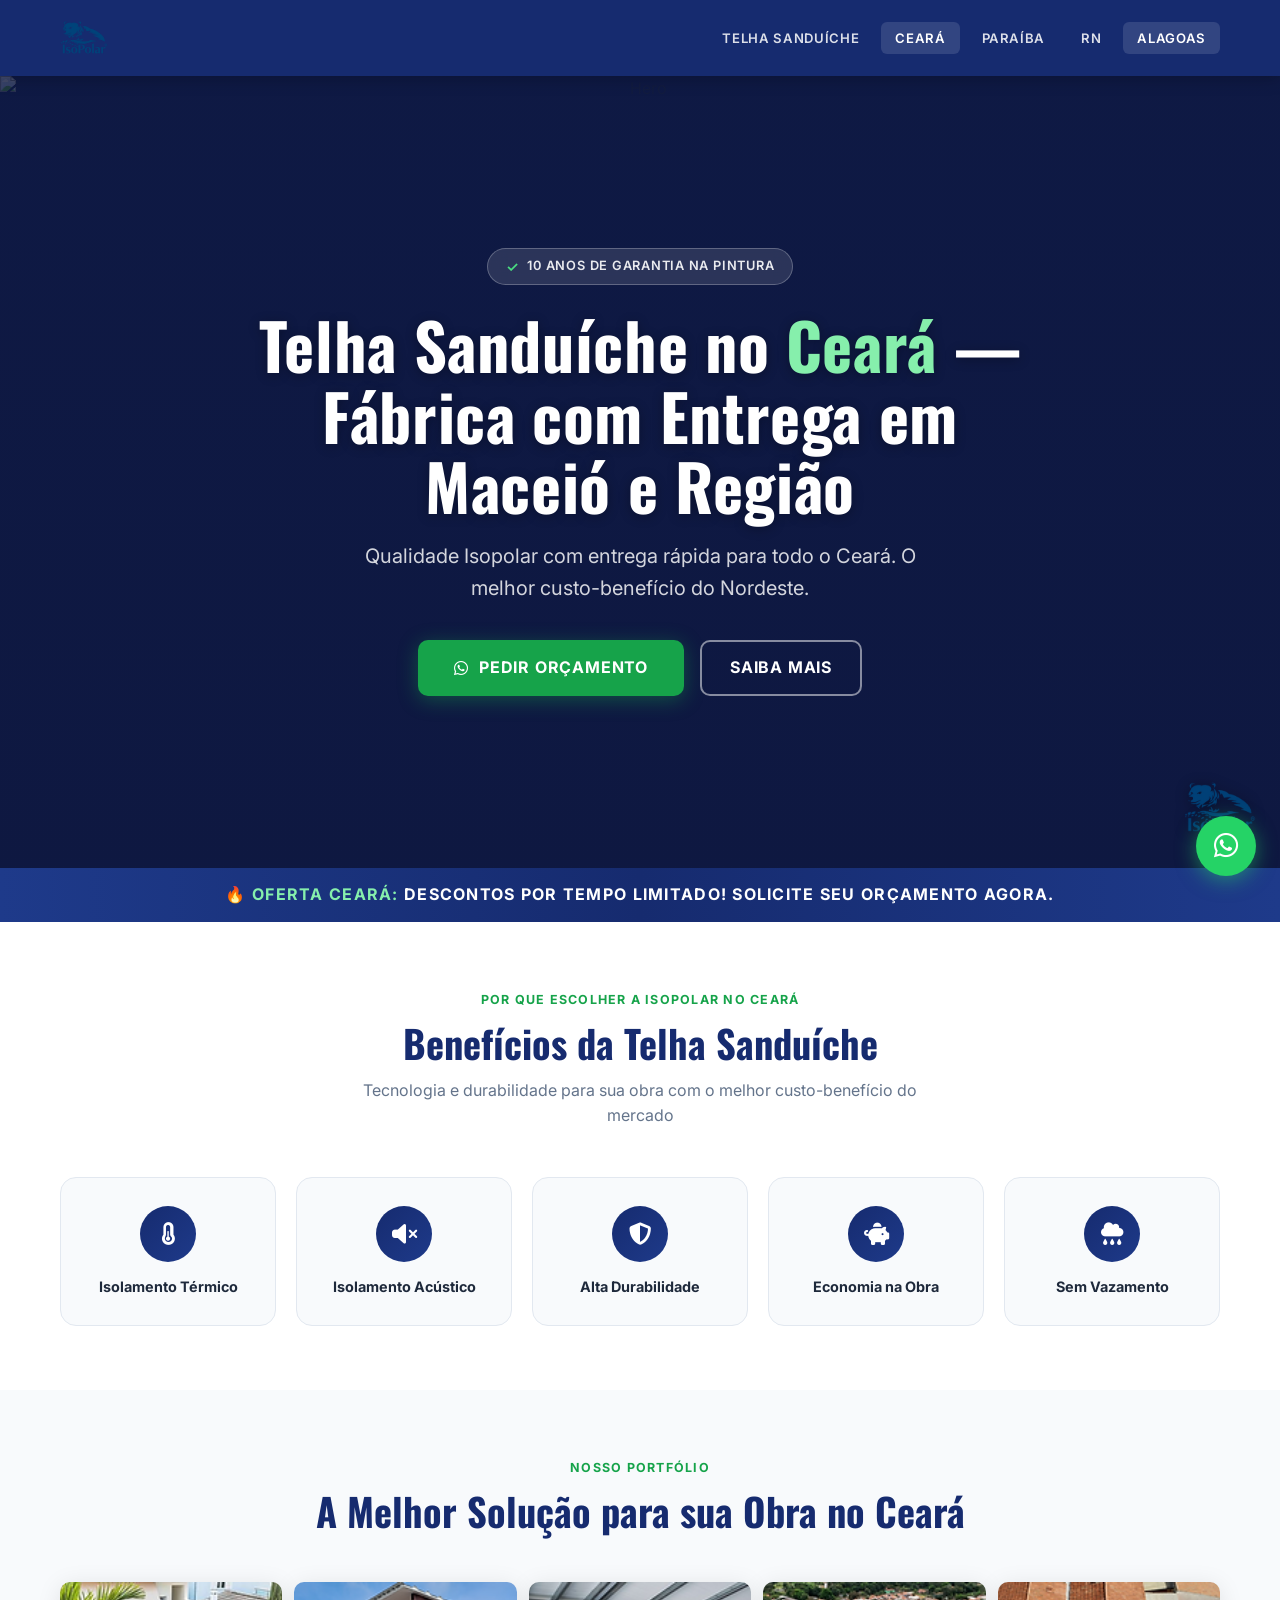
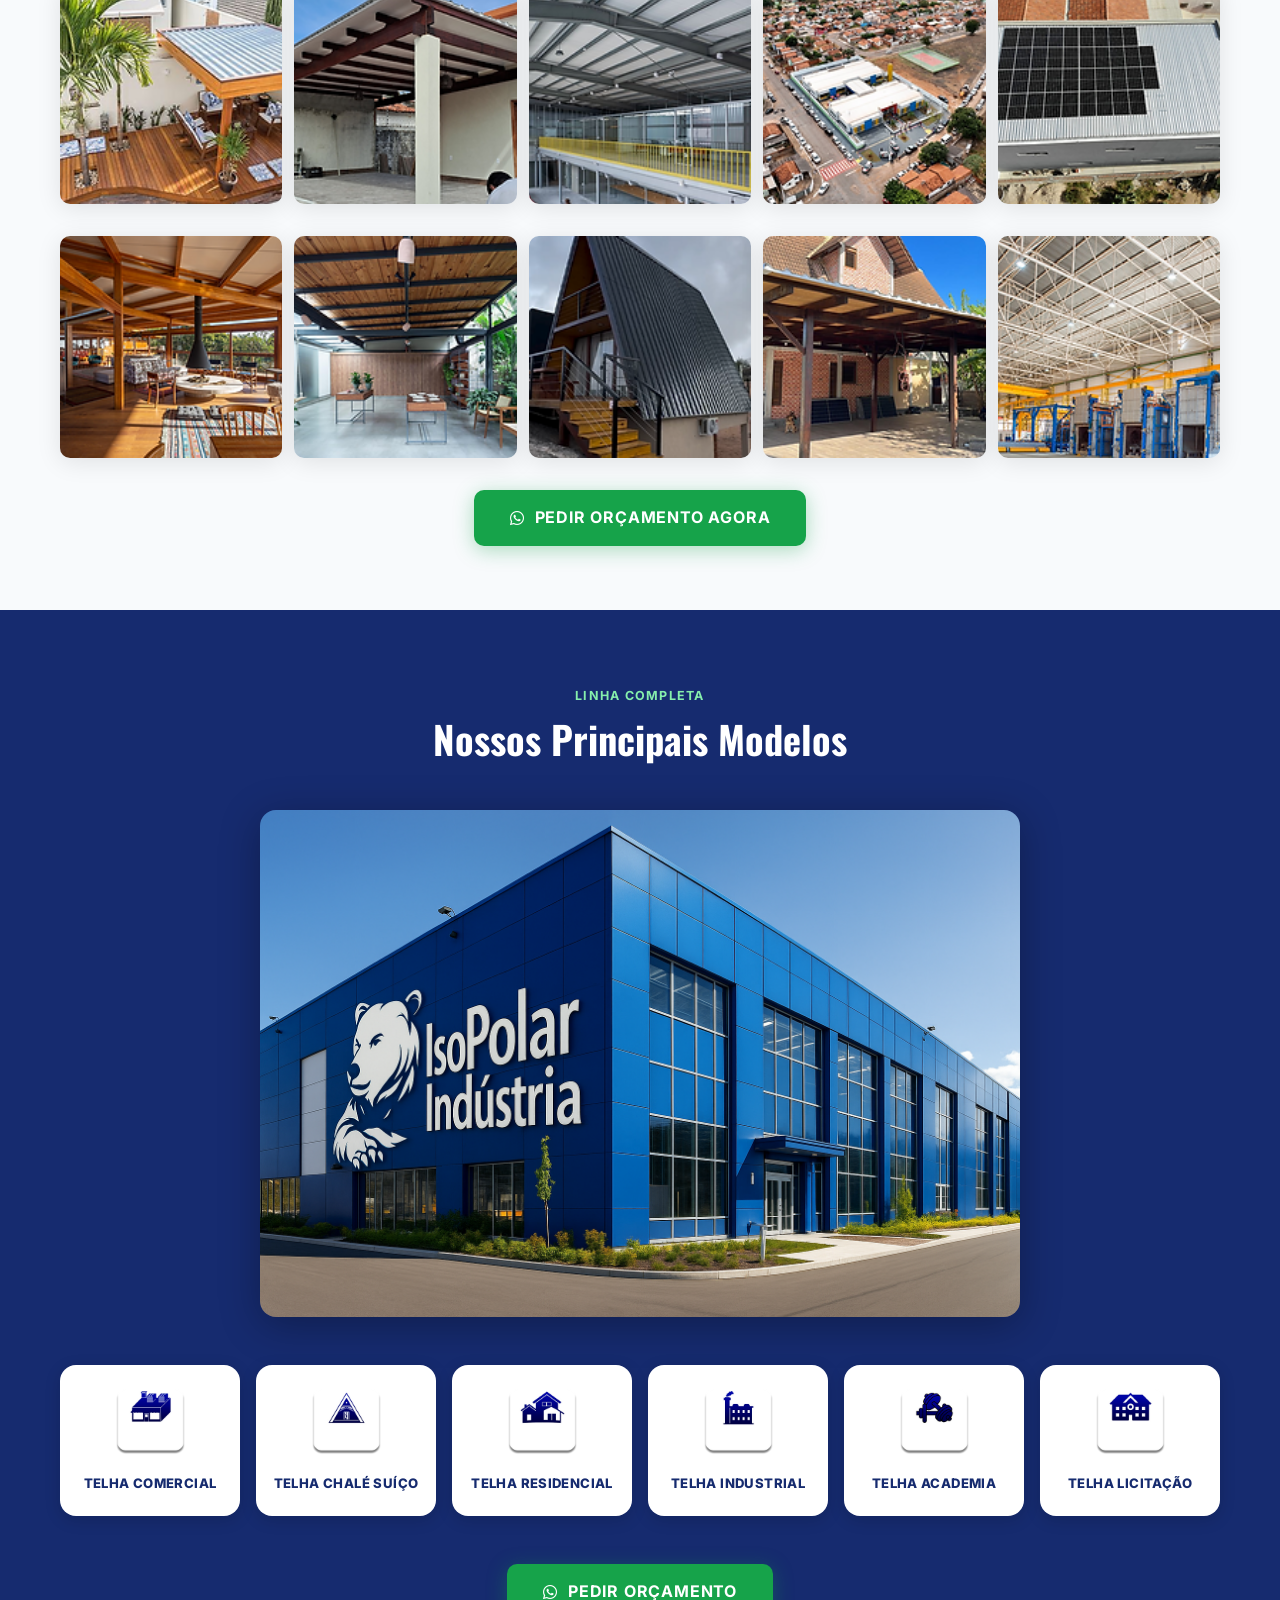
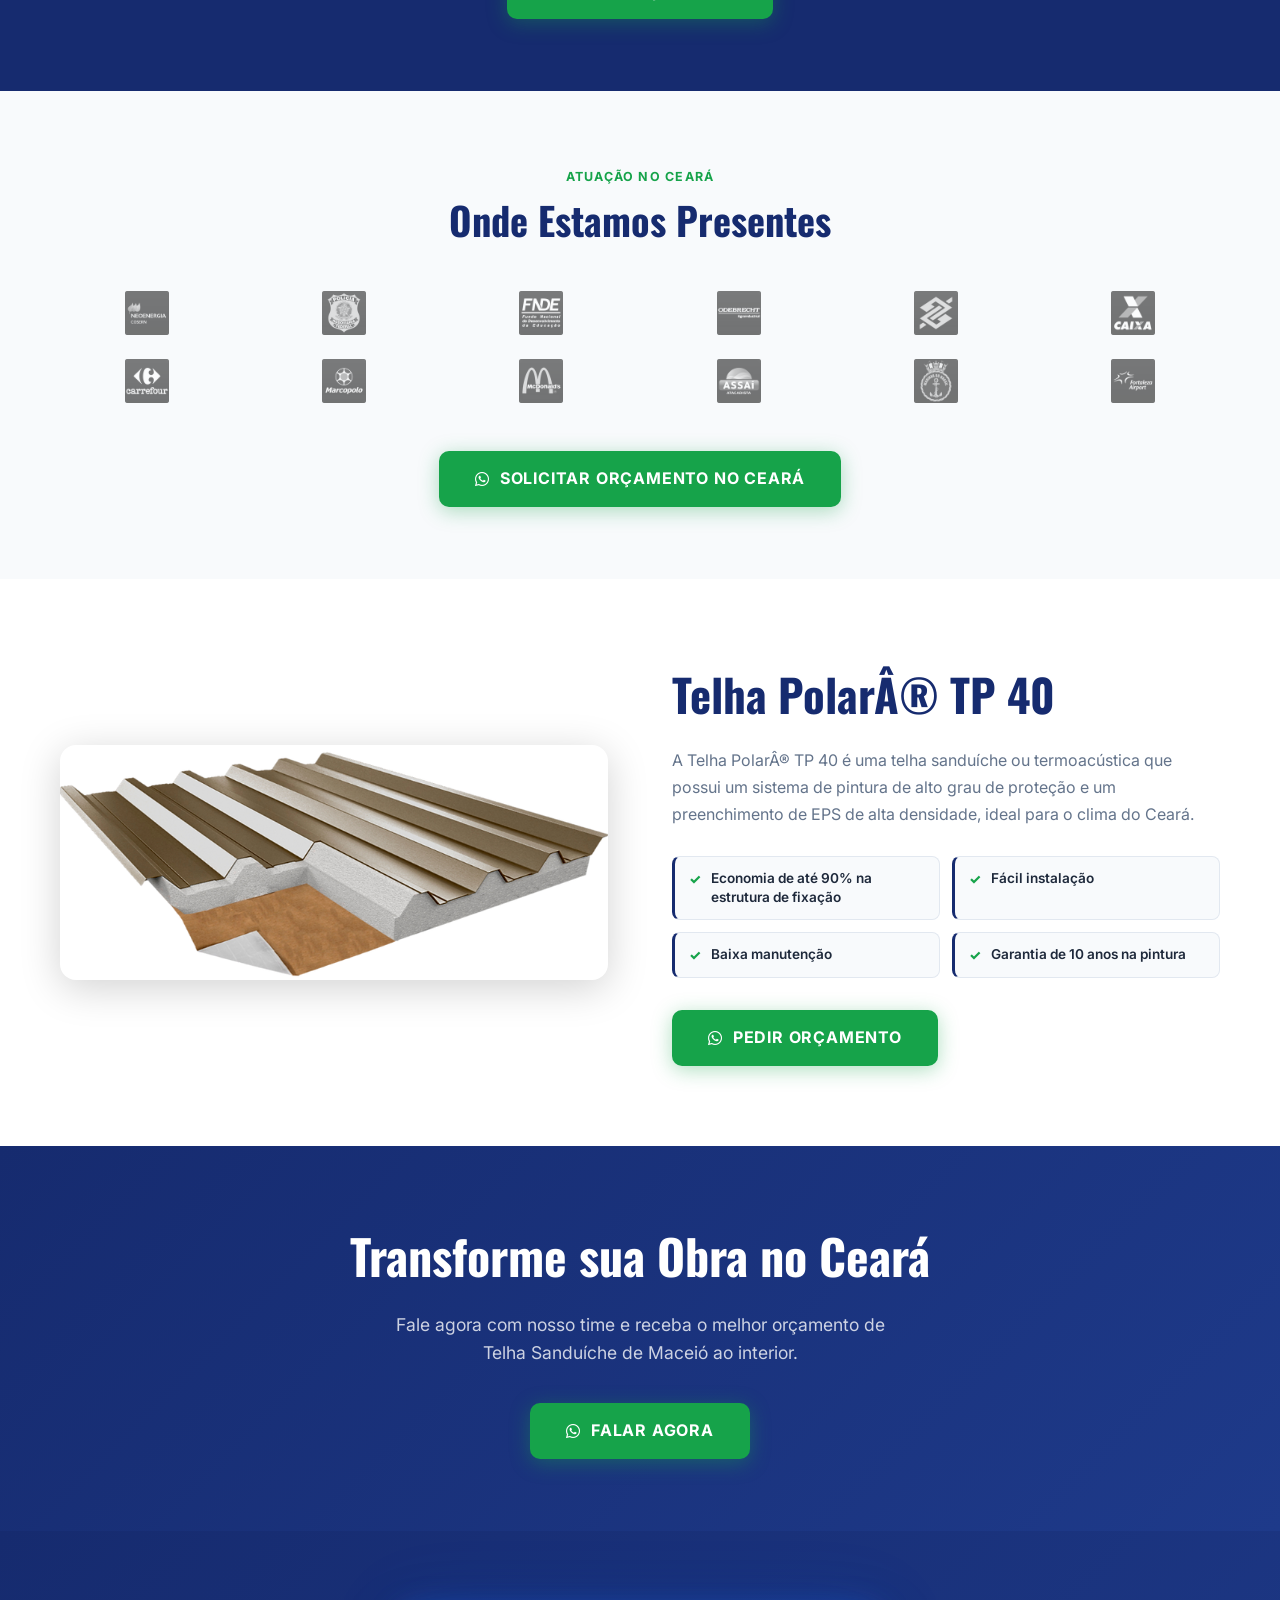
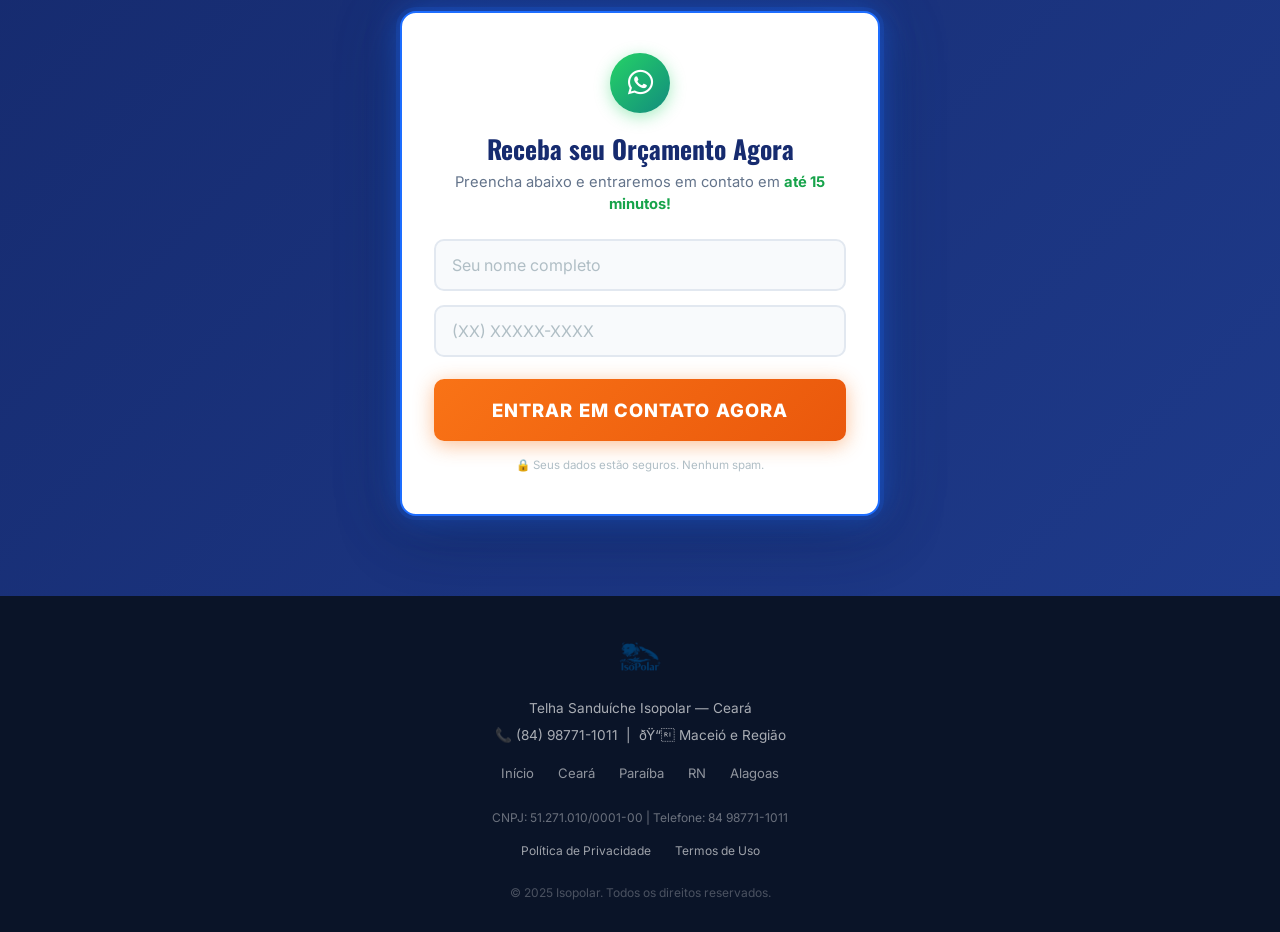
==== al/index.html @ 3ce1c910 "feat: novas paginas legais e bloco de contatos no rodape" ====
<!DOCTYPE html>
<html lang="pt-BR">
<head>
  <meta charset="UTF-8">
  <meta name="viewport" content="width=device-width, initial-scale=1.0">
  <title>Telha Sandu&iacute;che Cear&aacute; | Isopolar &mdash; F&aacute;brica com Entrega em Macei&oacute;</title>
  <meta name="description" content="Telha Sandu&iacute;che e Termoac&uacute;stica no Cear&aacute;. Entregamos em Macei&oacute; e regi&atilde;o. Solicite or&ccedil;amento agora!">

  <!-- Google Tag Manager -->
  <script>(function(w,d,s,l,i){w[l]=w[l]||[];w[l].push({'gtm.start':
  new Date().getTime(),event:'gtm.js'});var f=d.getElementsByTagName(s)[0],
  j=d.createElement(s),dl=l!='dataLayer'?'&l='+l:'';j.async=true;j.src=
  'https://www.googletagmanager.com/gtm.js?id='+i+dl;f.parentNode.insertBefore(j,f);
  })(window,document,'script','dataLayer','GTM-5X6D3NV5');</script>
  <!-- End Google Tag Manager -->

  <link rel="icon" href="/images/6d3a52_3cbe8f9edc8e4963aef2211dcd232a4e~mv2.png" type="image/png">
  <link rel="preconnect" href="https://fonts.googleapis.com">
  <link rel="preconnect" href="https://fonts.gstatic.com" crossorigin>
  <link href="https://fonts.googleapis.com/css2?family=Inter:wght@400;600;700;800&family=Oswald:wght@600;700&display=swap" rel="stylesheet">
  <link rel="stylesheet" href="https://cdnjs.cloudflare.com/ajax/libs/font-awesome/6.4.0/css/all.min.css">
  <link rel="stylesheet" href="/style.css?v=3">
</head>
<body>
  <noscript><iframe src="https://www.googletagmanager.com/ns.html?id=GTM-5X6D3NV5" height="0" width="0" style="display:none;visibility:hidden"></iframe></noscript>

  <header>
    <div class="container nav-container">
      <a href="/" class="logo">
        <img src="/images/6d3a52_3cbe8f9edc8e4963aef2211dcd232a4e~mv2_1.png" alt="Isopolar">
      </a>
      <nav id="main-nav">
        <ul>
          <li><a href="/">Telha Sandu&iacute;che</a></li>
          <li><a href="/al/">Cear&aacute;</a></li>
          <li><a href="/pb/">Para&iacute;ba</a></li>
          <li><a href="/rn/">RN</a></li>
          <li><a href="/al/">Alagoas</a></li>
        </ul>
      </nav>
      <div class="menu-toggle" id="mobile-menu-btn" aria-label="Abrir menu">
        <span></span><span></span><span></span>
      </div>
    </div>
  </header>

  <main>
    <section class="hero">
      <img class="hero-bg" src="/images/6d3a52_d1c9031114994bd4b1534ae7c4973c48~mv2.gif" alt="Hero" loading="eager">
      <div class="hero-overlay"></div>
      <div class="hero-content">
        <div class="hero-badge">10 Anos de Garantia na Pintura</div>
        <h1>Telha Sandu&iacute;che no <span>Cear&aacute;</span> &mdash; F&aacute;brica com Entrega em Macei&oacute; e Regi&atilde;o</h1>
        <p class="hero-sub">Qualidade Isopolar com entrega r&aacute;pida para todo o Cear&aacute;. O melhor custo-benef&iacute;cio do Nordeste.</p>
        <div class="hero-actions">
          <a href="#orcamento" class="btn btn-primary">
            <i class="fab fa-whatsapp"></i> Pedir Or&ccedil;amento
          </a>
          <a href="#beneficios" class="btn btn-secondary">Saiba mais</a>
        </div>
      </div>
      <img class="warranty-seal" src="/images/6d3a52_3cbe8f9edc8e4963aef2211dcd232a4e~mv2_1.png" alt="Garantia">
    </section>

    <div class="promo-bar">
      <div class="container">
        <p><span>&#128293; Oferta Cear&aacute;:</span> DESCONTOS POR TEMPO LIMITADO! Solicite seu or&ccedil;amento agora.</p>
      </div>
    </div>

    <section class="benefits" id="beneficios">
      <div class="container">
        <div class="section-title">
          <span class="eyebrow">Por que escolher a Isopolar no Cear&aacute;</span>
          <h2>Benef&iacute;cios da Telha Sandu&iacute;che</h2>
          <p>Tecnologia e durabilidade para sua obra com o melhor custo-benef&iacute;cio do mercado</p>
        </div>
        <div class="benefits-grid">
          <div class="benefit-card"><div class="benefit-icon"><i class="fas fa-thermometer-half"></i></div><h3>Isolamento T&eacute;rmico</h3></div>
          <div class="benefit-card"><div class="benefit-icon"><i class="fas fa-volume-mute"></i></div><h3>Isolamento Ac&uacute;stico</h3></div>
          <div class="benefit-card"><div class="benefit-icon"><i class="fas fa-shield-alt"></i></div><h3>Alta Durabilidade</h3></div>
          <div class="benefit-card"><div class="benefit-icon"><i class="fas fa-piggy-bank"></i></div><h3>Economia na Obra</h3></div>
          <div class="benefit-card"><div class="benefit-icon"><i class="fas fa-cloud-rain"></i></div><h3>Sem Vazamento</h3></div>
        </div>
      </div>
    </section>

    <section class="gallery-section">
      <div class="container">
        <div class="section-title">
          <span class="eyebrow">Nosso portf&oacute;lio</span>
          <h2>A Melhor Solu&ccedil;&atilde;o para sua Obra no Cear&aacute;</h2>
        </div>
        <div class="gallery-grid">
          <div class="gallery-item"><img src="/images/01.png" alt="01" loading="lazy"></div>
          <div class="gallery-item"><img src="/images/02.png" alt="02" loading="lazy"></div>
          <div class="gallery-item"><img src="/images/03.png" alt="03" loading="lazy"></div>
          <div class="gallery-item"><img src="/images/04.png" alt="04" loading="lazy"></div>
          <div class="gallery-item"><img src="/images/05.png" alt="05" loading="lazy"></div>
        </div>
        <div class="gallery-grid">
          <div class="gallery-item"><img src="/images/06.png" alt="06" loading="lazy"></div>
          <div class="gallery-item"><img src="/images/07.png" alt="07" loading="lazy"></div>
          <div class="gallery-item"><img src="/images/08.png" alt="08" loading="lazy"></div>
          <div class="gallery-item"><img src="/images/09.png" alt="09" loading="lazy"></div>
          <div class="gallery-item"><img src="/images/10.png" alt="10" loading="lazy"></div>
        </div>
        <div class="text-center mt-32">
          <a href="#orcamento" class="btn-cta">
            <i class="fab fa-whatsapp"></i> Pedir Or&ccedil;amento Agora
          </a>
        </div>
      </div>
    </section>

    <section class="categories-section">
      <div class="container">
        <div class="section-title">
          <span class="eyebrow">Linha completa</span>
          <h2>Nossos Principais Modelos</h2>
        </div>
        <img class="models-image" src="/images/6d3a52_a76ee882f49843958c59255f1246f5d7~mv2.png" alt="Modelos" loading="lazy">
        <div class="categories-grid">
          <div class="category-card"><img src="/images/Telhas para Comercio.png" alt="Comercial" loading="lazy"><h3>Telha Comercial</h3></div>
          <div class="category-card"><img src="/images/Telhas para Chal&eacute; Sui&ccedil;o.png" alt="Chal&eacute;" loading="lazy"><h3>Telha Chal&eacute; Su&iacute;&ccedil;o</h3></div>
          <div class="category-card"><img src="/images/Telha Residencial.png" alt="Residencial" loading="lazy"><h3>Telha Residencial</h3></div>
          <div class="category-card"><img src="/images/Telha Industrial.png" alt="Industrial" loading="lazy"><h3>Telha Industrial</h3></div>
          <div class="category-card"><img src="/images/academia.png" alt="Academia" loading="lazy"><h3>Telha Academia</h3></div>
          <div class="category-card"><img src="/images/Telhas para Licita&ccedil;&atilde;o.png" alt="Licita&ccedil;&atilde;o" loading="lazy"><h3>Telha Licita&ccedil;&atilde;o</h3></div>
        </div>
        <div class="text-center mt-32">
          <a href="#orcamento" class="btn-cta">
            <i class="fab fa-whatsapp"></i> Pedir Or&ccedil;amento
          </a>
        </div>
      </div>
    </section>

    <section class="presence-section">
      <div class="container">
        <div class="section-title">
          <span class="eyebrow">Atua&ccedil;&atilde;o no Cear&aacute;</span>
          <h2>Onde Estamos Presentes</h2>
        </div>
        <div class="logo-grid">
          <img src="/images/6d3a52_02c522f90ac74fd293e068c929d1acdd~mv2.png" alt="Gov 1" loading="lazy">
          <img src="/images/6d3a52_83e866aaa1b44e1a9eb596c03c7dc51b~mv2.png" alt="Gov 2" loading="lazy">
          <img src="/images/6d3a52_a1655c645dbf48de9af15eebe3fe3d8f~mv2.png" alt="Gov 3" loading="lazy">
          <img src="/images/6d3a52_50db2fb07af247aa95de8656932c80ed~mv2.png" alt="Gov 4" loading="lazy">
          <img src="/images/6d3a52_e0e5758421944888a72b9b5eedf38086~mv2.png" alt="Gov 5" loading="lazy">
          <img src="/images/6d3a52_05b1e4bccb1f4375a5bcc64f08f7e97f~mv2.png" alt="Gov 6" loading="lazy">
          <img src="/images/6d3a52_87f9778b17374653af24045384bba15c~mv2.png" alt="Gov 7" loading="lazy">
          <img src="/images/6d3a52_4f226f806c1e4baab53ea087cd91e4ed~mv2.png" alt="Gov 8" loading="lazy">
          <img src="/images/6d3a52_eb23e0a392284aa79dd24aa9da6ad5eb~mv2.png" alt="Gov 9" loading="lazy">
          <img src="/images/6d3a52_179f43ab854143758d3b44e177b5c354~mv2.png" alt="Gov 10" loading="lazy">
          <img src="/images/6d3a52_e1c1cd08760a41e2bccdae7051ab75ce~mv2.png" alt="Gov 11" loading="lazy">
          <img src="/images/6d3a52_27c4651e26084afcbd5ca112c648ee26~mv2.png" alt="Gov 12" loading="lazy">
        </div>
        <div class="text-center mt-48">
          <a href="#orcamento" class="btn-cta">
            <i class="fab fa-whatsapp"></i> Solicitar Or&ccedil;amento no Cear&aacute;
          </a>
        </div>
      </div>
    </section>

    <section class="product-section">
      <div class="container">
        <div class="product-grid">
          <div class="product-image">
            <img src="/images/6d3a52_4d8854c5562944af86ecd030bfb8db0d~mv2.png" alt="Telha Polar TP40">
          </div>
          <div class="product-content">
            <h2>Telha Polar&Acirc;&reg; TP 40</h2>
            <p>A Telha Polar&Acirc;&reg; TP 40 &eacute; uma telha sandu&iacute;che ou termoac&uacute;stica que possui um sistema de pintura de alto grau de prote&ccedil;&atilde;o e um preenchimento de EPS de alta densidade, ideal para o clima do Cear&aacute;.</p>
            <div class="bullet-list">
              <div class="bullet-item">Economia de at&eacute; 90% na estrutura de fixa&ccedil;&atilde;o</div>
              <div class="bullet-item">F&aacute;cil instala&ccedil;&atilde;o</div>
              <div class="bullet-item">Baixa manuten&ccedil;&atilde;o</div>
              <div class="bullet-item">Garantia de 10 anos na pintura</div>
            </div>
            <a href="#orcamento" class="btn-cta">
              <i class="fab fa-whatsapp"></i> Pedir Or&ccedil;amento
            </a>
          </div>
        </div>
      </div>
    </section>

    <section class="cta-band">
      <div class="container">
        <h2>Transforme sua Obra no Cear&aacute;</h2>
        <p>Fale agora com nosso time e receba o melhor or&ccedil;amento de Telha Sandu&iacute;che de Macei&oacute; ao interior.</p>
        <a href="#orcamento" class="btn btn-primary">
          <i class="fab fa-whatsapp"></i> Falar Agora
        </a>
      </div>
    </section>
    <!-- FORMUL&Aacute;RIO &mdash; CAPTADOR DE ORÇAMENTO -->
    <section class="form-section" id="orcamento">
      <div class="container">
        <div class="form-wrapper">
          <div class="form-icon"><i class="fab fa-whatsapp"></i></div>
          <h2 class="form-title">Receba seu Or&ccedil;amento Agora</h2>
          <p class="form-subtitle">Preencha abaixo e entraremos em contato em <strong>at&eacute; 15 minutos!</strong></p>
          <form class="lead-form" id="leadForm" novalidate>
            <div class="form-field-group">
              <input type="text" id="formName" class="form-input" placeholder="Seu nome completo" autocomplete="name" maxlength="80">
              <span class="form-error" id="formNameError">Por favor, informe seu nome.</span>
            </div>
            <div class="form-field-group">
              <input type="tel" id="formPhone" class="form-input" placeholder="(XX) XXXXX-XXXX" autocomplete="tel" inputmode="numeric" maxlength="15">
              <span class="form-error" id="formPhoneError">Informe um WhatsApp v&aacute;lido.</span>
              <span class="form-phone-hint" id="formPhoneHint"></span>
            </div>
            <button type="submit" class="form-submit" id="formSubmit">
              <span class="btn-text">Entrar em Contato Agora</span>
              <span class="spinner"></span>
            </button>
          </form>
          <div class="form-success" id="formSuccess">
            <div class="form-success-icon">&#10003;</div>
            <h3>NOSSO VENDEDOR VAI ENTRAR EM CONTATO</h3>
            <p>AGUARDE!</p>
          </div>
          <p class="form-privacy">🔒 Seus dados est&atilde;o seguros. Nenhum spam.</p>
        </div>
      </div>
    </section>

  </main>

  <footer>
    <div class="container">
      <div class="footer-logo"><img src="/images/6d3a52_3cbe8f9edc8e4963aef2211dcd232a4e~mv2_1.png" alt="Isopolar"></div>
      <p>Telha Sandu&iacute;che Isopolar &mdash; Cear&aacute;</p>
      <p>&#128222; (84) 98771-1011 &nbsp;|&nbsp; ðŸ“ Macei&oacute; e Regi&atilde;o</p>
      <div class="footer-links">
        <a href="/">In&iacute;cio</a><a href="/al/">Cear&aacute;</a><a href="/pb/">Para&iacute;ba</a><a href="/rn/">RN</a><a href="/al/">Alagoas</a>
      </div>
      <p style="margin-top:24px; font-size:0.75rem; opacity:0.6;">CNPJ: 51.271.010/0001-00 | Telefone: 84 98771-1011</p>
      <div style="margin-top:10px; margin-bottom: 20px;">
        <a href="/politica-privacidade.html" style="color:#fff; text-decoration:none; font-size:0.75rem; opacity:0.6; margin:0 10px;">Pol&iacute;tica de Privacidade</a>
        <a href="/termos-uso.html" style="color:#fff; text-decoration:none; font-size:0.75rem; opacity:0.6; margin:0 10px;">Termos de Uso</a>
      </div>
      <p style="font-size:0.75rem; opacity:0.4;">&copy; 2025 Isopolar. Todos os direitos reservados.</p>
    </div>
  </footer>

  <a href="#orcamento" class="whatsapp-float" aria-label="WhatsApp">
    <i class="fab fa-whatsapp"></i>
  </a>
    <!-- Link oculto para GTM detectar clique wa.me e disparar conversao Google Ads -->
  <a id="waGtmLink"
     href="https://wa.me/5584987711011"
     target="_blank"
     rel="noopener"
     style="display:none"
     aria-hidden="true">WhatsApp</a>

  <script src="/main.js?v=4"></script>
</body>
</html>
---- style.css ----
/* ============================================================
   TELHA POLAR — Design System
   ============================================================ */

:root {
  --primary: #162b6f;
  --primary-dark: #0f1e50;
  --primary-light: #1e3a8a;
  --cta: #16a34a;
  --cta-hover: #15803d;
  --white: #ffffff;
  --text: #1e293b;
  --text-muted: #64748b;
  --bg-light: #f8fafc;
  --bg-gray: #f1f5f9;
  --border: #e2e8f0;
  --shadow: 0 4px 24px rgba(0,0,0,0.10);
  --shadow-lg: 0 8px 40px rgba(0,0,0,0.18);
  --radius: 10px;
  --radius-lg: 16px;
  --font: 'Inter', sans-serif;
  --font-heading: 'Oswald', sans-serif;
  --transition: all 0.3s ease;
}

/* ============================================================
   RESET & BASE
   ============================================================ */

*, *::before, *::after {
  margin: 0;
  padding: 0;
  box-sizing: border-box;
}

html {
  /* NÃO usar overflow-x: hidden aqui — quebra position:fixed em mobile browsers */
  scroll-behavior: smooth;
}

body {
  font-family: var(--font);
  color: var(--text);
  line-height: 1.6;
  overflow-x: clip; /* clip nao quebra position:fixed como hidden */
  max-width: 100%;
  background: var(--white);
}

/* Impede scroll do body quando drawer está aberto */
body.drawer-open {
  overflow: hidden;
  /* SEM position:fixed aqui — quebraria position:fixed dos filhos */
}

img {
  max-width: 100%;
  height: auto;
  display: block;
}

a {
  text-decoration: none;
  color: inherit;
}

ul {
  list-style: none;
}

/* ============================================================
   CONTAINER
   ============================================================ */

.container {
  max-width: 1200px;
  margin: 0 auto;
  padding: 0 20px;
  width: 100%;
}

/* ============================================================
   HEADER
   ============================================================ */

header {
  background: var(--primary);
  padding: 14px 0;
  position: sticky;
  top: 0;
  z-index: 1000;
  box-shadow: 0 2px 16px rgba(0,0,0,0.25);
}

.nav-container {
  display: flex;
  align-items: center;
  justify-content: space-between;
  gap: 20px;
}

.logo img {
  height: 48px;
  width: auto;
}

/* Desktop nav */
nav#main-nav ul {
  display: flex;
  gap: 8px;
  align-items: center;
}

nav#main-nav ul li a {
  color: rgba(255,255,255,0.85);
  font-weight: 600;
  font-size: 0.82rem;
  text-transform: uppercase;
  letter-spacing: 0.05em;
  padding: 8px 14px;
  border-radius: 6px;
  transition: var(--transition);
}

nav#main-nav ul li a:hover,
nav#main-nav ul li a.active {
  color: var(--white);
  background: rgba(255,255,255,0.12);
}

/* Hamburger */
.menu-toggle {
  display: none;
  flex-direction: column;
  justify-content: center;
  gap: 5px;
  cursor: pointer;
  padding: 6px;
  border-radius: 6px;
  transition: var(--transition);
}

.menu-toggle:hover {
  background: rgba(255,255,255,0.1);
}

.menu-toggle span {
  display: block;
  width: 24px;
  height: 2.5px;
  background: var(--white);
  border-radius: 3px;
  transition: var(--transition);
}

/* ============================================================
   HERO
   ============================================================ */

.hero {
  position: relative;
  height: 88vh;
  min-height: 480px;
  display: flex;
  align-items: center;
  justify-content: center;
  text-align: center;
  overflow: hidden;
  background: var(--primary-dark);
}

.hero-bg {
  position: absolute;
  inset: 0;
  width: 100%;
  height: 100%;
  object-fit: cover;
  z-index: 0;
  opacity: 0.55;
}

.hero-overlay {
  position: absolute;
  inset: 0;
  background: linear-gradient(
    to bottom,
    rgba(14, 22, 60, 0.60) 0%,
    rgba(14, 22, 60, 0.75) 100%
  );
  z-index: 1;
}

.hero-content {
  position: relative;
  z-index: 2;
  color: var(--white);
  max-width: 860px;
  width: 100%;
  padding: 0 20px;
}

.hero-badge {
  display: inline-flex;
  align-items: center;
  gap: 8px;
  background: rgba(255,255,255,0.12);
  border: 1px solid rgba(255,255,255,0.25);
  border-radius: 100px;
  padding: 6px 18px;
  font-size: 0.8rem;
  font-weight: 600;
  letter-spacing: 0.06em;
  text-transform: uppercase;
  color: rgba(255,255,255,0.9);
  margin-bottom: 24px;
  backdrop-filter: blur(8px);
}

.hero-badge::before {
  content: '✓';
  font-size: 0.9rem;
  color: #4ade80;
}

.hero h1 {
  font-family: var(--font-heading);
  font-size: clamp(1.9rem, 5.5vw, 4rem);
  font-weight: 700;
  line-height: 1.1;
  margin-bottom: 20px;
  text-shadow: 0 2px 12px rgba(0,0,0,0.3);
  letter-spacing: 0.01em;
}

.hero h1 span {
  color: #86efac;
}

.hero-sub {
  font-size: clamp(1rem, 2.5vw, 1.25rem);
  color: rgba(255,255,255,0.82);
  margin-bottom: 36px;
  font-weight: 400;
  max-width: 600px;
  margin-left: auto;
  margin-right: auto;
}

.hero-actions {
  display: flex;
  gap: 16px;
  justify-content: center;
  flex-wrap: wrap;
}

.warranty-seal {
  position: absolute;
  bottom: 24px;
  right: 24px;
  width: 72px;
  z-index: 3;
  filter: drop-shadow(0 2px 8px rgba(0,0,0,0.4));
  opacity: 0.95;
}

/* ============================================================
   BUTTONS
   ============================================================ */

.btn {
  display: inline-flex;
  align-items: center;
  justify-content: center;
  gap: 10px;
  font-family: var(--font);
  font-weight: 700;
  font-size: 1rem;
  text-transform: uppercase;
  letter-spacing: 0.05em;
  border: none;
  border-radius: var(--radius);
  cursor: pointer;
  transition: var(--transition);
  text-decoration: none;
  white-space: nowrap;
}

.btn-primary {
  background: var(--cta);
  color: var(--white);
  padding: 15px 36px;
  box-shadow: 0 4px 20px rgba(22, 163, 74, 0.4);
}

.btn-primary:hover {
  background: var(--cta-hover);
  transform: translateY(-2px);
  box-shadow: 0 8px 28px rgba(22, 163, 74, 0.5);
}

.btn-secondary {
  background: transparent;
  color: var(--white);
  border: 2px solid rgba(255,255,255,0.5);
  padding: 13px 28px;
}

.btn-secondary:hover {
  background: rgba(255,255,255,0.12);
  border-color: var(--white);
}

.btn-cta {
  background: var(--cta);
  color: var(--white);
  padding: 15px 36px;
  border-radius: var(--radius);
  font-weight: 700;
  font-size: 1rem;
  text-transform: uppercase;
  letter-spacing: 0.05em;
  border: none;
  cursor: pointer;
  transition: var(--transition);
  display: inline-flex;
  align-items: center;
  justify-content: center;
  gap: 10px;
  box-shadow: 0 4px 20px rgba(22, 163, 74, 0.35);
  text-decoration: none;
}

.btn-cta:hover {
  background: var(--cta-hover);
  transform: translateY(-2px);
  box-shadow: 0 8px 28px rgba(22, 163, 74, 0.45);
}

/* ============================================================
   PROMO BAR
   ============================================================ */

.promo-bar {
  background: linear-gradient(90deg, #1e3a8a 0%, #162b6f 50%, #1e3a8a 100%);
  padding: 14px 0;
  text-align: center;
  overflow: hidden;
}

.promo-bar p {
  color: var(--white);
  font-weight: 700;
  font-size: 1rem;
  text-transform: uppercase;
  letter-spacing: 0.08em;
}

.promo-bar p span {
  color: #86efac;
}

/* ============================================================
   BENEFITS
   ============================================================ */

.benefits {
  padding: 64px 0;
  background: var(--white);
}

.section-title {
  text-align: center;
  margin-bottom: 48px;
}

.section-title .eyebrow {
  display: inline-block;
  color: var(--cta);
  font-weight: 700;
  font-size: 0.78rem;
  text-transform: uppercase;
  letter-spacing: 0.1em;
  margin-bottom: 10px;
}

.section-title h2 {
  font-family: var(--font-heading);
  font-size: clamp(1.6rem, 4vw, 2.4rem);
  color: var(--primary);
  font-weight: 700;
  line-height: 1.2;
}

.section-title p {
  color: var(--text-muted);
  margin-top: 12px;
  font-size: 1rem;
  max-width: 580px;
  margin-left: auto;
  margin-right: auto;
}

.benefits-grid {
  display: grid;
  grid-template-columns: repeat(5, 1fr);
  gap: 20px;
}

.benefit-card {
  text-align: center;
  padding: 28px 16px;
  border-radius: var(--radius-lg);
  background: var(--bg-light);
  border: 1px solid var(--border);
  transition: var(--transition);
}

.benefit-card:hover {
  transform: translateY(-4px);
  box-shadow: var(--shadow);
  border-color: rgba(22, 163, 74, 0.3);
}

.benefit-icon {
  width: 56px;
  height: 56px;
  background: linear-gradient(135deg, var(--primary) 0%, var(--primary-light) 100%);
  border-radius: 50%;
  display: flex;
  align-items: center;
  justify-content: center;
  margin: 0 auto 16px;
  font-size: 1.4rem;
  color: var(--white);
}

.benefit-card h3 {
  font-size: 0.9rem;
  font-weight: 700;
  color: var(--text);
  line-height: 1.3;
}

/* ============================================================
   GALLERY
   ============================================================ */

.gallery-section {
  padding: 64px 0;
  background: var(--bg-light);
}

.gallery-section.white {
  background: var(--white);
}

.gallery-grid {
  display: grid;
  grid-template-columns: repeat(5, 1fr);
  gap: 12px;
  margin-bottom: 32px;
}

.gallery-item {
  aspect-ratio: 1 / 1;
  overflow: hidden;
  border-radius: var(--radius);
  box-shadow: var(--shadow);
}

.gallery-item img {
  width: 100%;
  height: 100%;
  object-fit: cover;
  transition: transform 0.5s ease;
}

.gallery-item:hover img {
  transform: scale(1.08);
}

/* ============================================================
   CATEGORIES
   ============================================================ */

.categories-section {
  padding: 72px 0;
  background: var(--primary);
  color: var(--white);
  text-align: center;
}

.categories-section .section-title h2 {
  color: var(--white);
}

.categories-section .section-title .eyebrow {
  color: #86efac;
}

.models-image {
  width: 100%;
  max-width: 760px;
  margin: 0 auto 48px;
  border-radius: var(--radius-lg);
  box-shadow: 0 8px 40px rgba(0,0,0,0.3);
}

.categories-grid {
  display: grid;
  grid-template-columns: repeat(6, 1fr);
  gap: 16px;
  margin-bottom: 48px;
}

.category-card {
  background: var(--white);
  border-radius: var(--radius-lg);
  padding: 24px 12px;
  color: var(--text);
  transition: var(--transition);
  box-shadow: 0 4px 16px rgba(0,0,0,0.15);
  cursor: pointer;
}

.category-card:hover {
  transform: translateY(-8px);
  box-shadow: 0 12px 32px rgba(0,0,0,0.25);
}

.category-card img {
  width: 72px;
  height: 72px;
  object-fit: contain;
  margin: 0 auto 14px;
}

.category-card h3 {
  font-size: 0.82rem;
  font-weight: 800;
  text-transform: uppercase;
  letter-spacing: 0.03em;
  color: var(--primary);
  line-height: 1.3;
}

/* ============================================================
   PARTNERS / LOGOS
   ============================================================ */

.partners-section {
  padding: 56px 0;
  background: var(--white);
  border-top: 1px solid var(--border);
  border-bottom: 1px solid var(--border);
}

.logo-grid {
  display: grid;
  grid-template-columns: repeat(6, 1fr);
  gap: 24px;
  align-items: center;
  justify-items: center;
}

.logo-grid img {
  height: 44px;
  width: auto;
  object-fit: contain;
  filter: grayscale(1);
  opacity: 0.55;
  transition: var(--transition);
}

.logo-grid img:hover {
  filter: grayscale(0);
  opacity: 1;
}

/* ============================================================
   PRESENCE
   ============================================================ */

.presence-section {
  padding: 72px 0;
  background: var(--bg-light);
  text-align: center;
}

/* ============================================================
   PRODUCT DETAIL
   ============================================================ */

.product-section {
  padding: 80px 0;
  background: var(--white);
}

.product-grid {
  display: grid;
  grid-template-columns: 1fr 1fr;
  align-items: center;
  gap: 64px;
}

.product-image img {
  width: 100%;
  border-radius: var(--radius-lg);
  box-shadow: var(--shadow-lg);
}

.product-content h2 {
  font-family: var(--font-heading);
  font-size: clamp(1.8rem, 3.5vw, 2.8rem);
  color: var(--primary);
  margin-bottom: 16px;
  font-weight: 700;
}

.product-content p {
  color: var(--text-muted);
  font-size: 1rem;
  line-height: 1.7;
  margin-bottom: 28px;
}

.bullet-list {
  display: grid;
  grid-template-columns: 1fr 1fr;
  gap: 12px;
  margin-bottom: 32px;
}

.bullet-item {
  display: flex;
  align-items: flex-start;
  gap: 10px;
  background: var(--bg-light);
  border: 1px solid var(--border);
  border-left: 3px solid var(--primary);
  padding: 12px 14px;
  border-radius: 8px;
  font-size: 0.85rem;
  font-weight: 600;
  color: var(--text);
  line-height: 1.4;
}

.bullet-item::before {
  content: '✓';
  color: var(--cta);
  font-weight: 800;
  flex-shrink: 0;
  margin-top: 1px;
}

/* ============================================================
   CTA BAND
   ============================================================ */

.cta-band {
  background: linear-gradient(135deg, var(--primary) 0%, #1e3a8a 100%);
  padding: 72px 0;
  text-align: center;
  color: var(--white);
}

.cta-band h2 {
  font-family: var(--font-heading);
  font-size: clamp(1.8rem, 4vw, 3rem);
  font-weight: 700;
  margin-bottom: 16px;
}

.cta-band p {
  color: rgba(255,255,255,0.78);
  font-size: 1.1rem;
  margin-bottom: 36px;
  max-width: 520px;
  margin-left: auto;
  margin-right: auto;
}

/* ============================================================
   FOOTER
   ============================================================ */

footer {
  background: #0a1428;
  color: rgba(255,255,255,0.65);
  padding: 40px 0 24px;
  text-align: center;
}

footer .footer-logo {
  margin-bottom: 20px;
}

footer .footer-logo img {
  height: 42px;
  margin: 0 auto;
  opacity: 0.85;
}

footer p {
  font-size: 0.85rem;
  line-height: 1.6;
  margin-bottom: 6px;
}

footer .footer-links {
  display: flex;
  gap: 24px;
  justify-content: center;
  margin-top: 16px;
  flex-wrap: wrap;
}

footer .footer-links a {
  color: rgba(255,255,255,0.55);
  font-size: 0.82rem;
  transition: var(--transition);
}

footer .footer-links a:hover {
  color: var(--white);
}

/* ============================================================
   FLOATING WHATSAPP
   ============================================================ */

.whatsapp-float {
  position: fixed;
  bottom: 24px;
  right: 24px;
  background: #25d366;
  color: var(--white);
  width: 60px;
  height: 60px;
  border-radius: 50%;
  display: flex;
  align-items: center;
  justify-content: center;
  font-size: 28px;
  z-index: 2000;
  box-shadow: 0 4px 20px rgba(37, 211, 102, 0.5);
  transition: var(--transition);
  text-decoration: none;
}

.whatsapp-float:hover {
  background: #128c7e;
  transform: scale(1.1);
  box-shadow: 0 8px 28px rgba(37, 211, 102, 0.6);
}

/* ============================================================
   TEXT CENTER UTILITY
   ============================================================ */

.text-center { text-align: center; }
.mt-8 { margin-top: 8px; }
.mt-16 { margin-top: 16px; }
.mt-24 { margin-top: 24px; }
.mt-32 { margin-top: 32px; }
.mt-48 { margin-top: 48px; }

/* ============================================================
   RESPONSIVE — TABLET (≤1024px)
   ============================================================ */

@media (max-width: 1024px) {
  .categories-grid {
    grid-template-columns: repeat(3, 1fr);
  }

  .benefits-grid {
    grid-template-columns: repeat(3, 1fr);
  }

  .gallery-grid {
    grid-template-columns: repeat(3, 1fr);
  }

  .logo-grid {
    grid-template-columns: repeat(4, 1fr);
  }
}

/* ============================================================
   RESPONSIVE — MOBILE (≤768px)
   ============================================================ */

@media (max-width: 768px) {

  /* Header */
  .menu-toggle {
    display: flex;
  }

  nav#main-nav {
    display: none;
    position: absolute;
    top: 100%;
    left: 0;
    width: 100%;
    background: var(--primary-dark);
    padding: 16px 20px 24px;
    box-shadow: 0 8px 24px rgba(0,0,0,0.3);
    border-top: 1px solid rgba(255,255,255,0.08);
  }

  nav#main-nav.active {
    display: block;
  }

  nav#main-nav ul {
    flex-direction: column;
    gap: 4px;
  }

  nav#main-nav ul li a {
    display: block;
    padding: 12px 16px;
    font-size: 0.95rem;
    border-radius: 8px;
  }

  .logo img {
    height: 38px;
  }

  /* Hero */
  .hero {
    height: 100svh;
    min-height: 520px;
  }

  .hero h1 {
    font-size: clamp(1.7rem, 7vw, 2.5rem);
    word-break: break-word;
  }

  .hero-sub {
    font-size: 0.95rem;
  }

  .hero-actions {
    flex-direction: column;
    align-items: center;
    gap: 12px;
  }

  .btn-primary,
  .btn-secondary,
  .btn-cta {
    padding: 14px 28px;
    font-size: 0.95rem;
    width: 100%;
    max-width: 320px;
  }

  .warranty-seal {
    width: 56px;
    bottom: 14px;
    right: 14px;
  }

  /* Promo */
  .promo-bar p {
    font-size: 0.82rem;
    padding: 0 10px;
  }

  /* Benefits */
  .benefits {
    padding: 48px 0;
  }

  .benefits-grid {
    grid-template-columns: repeat(2, 1fr);
    gap: 14px;
  }

  .benefit-card {
    padding: 20px 12px;
  }

  /* Gallery */
  .gallery-section {
    padding: 48px 0;
  }

  .gallery-grid {
    grid-template-columns: repeat(2, 1fr);
    gap: 10px;
  }

  /* Categories */
  .categories-section {
    padding: 56px 0;
  }

  .categories-grid {
    grid-template-columns: repeat(2, 1fr);
    gap: 12px;
  }

  .category-card {
    padding: 18px 10px;
  }

  .category-card img {
    width: 56px;
    height: 56px;
  }

  /* Partners */
  .logo-grid {
    grid-template-columns: repeat(3, 1fr);
    gap: 16px;
  }

  .logo-grid img {
    height: 36px;
  }

  /* Product */
  .product-section {
    padding: 56px 0;
  }

  .product-grid {
    grid-template-columns: 1fr;
    gap: 36px;
    text-align: center;
  }

  .bullet-list {
    grid-template-columns: 1fr;
  }

  .bullet-item {
    text-align: left;
  }

  /* CTA Band */
  .cta-band {
    padding: 56px 0;
  }

  /* Container */
  .container {
    padding: 0 16px;
    max-width: 100%;
  }

  /* Section title */
  .section-title {
    margin-bottom: 36px;
  }
}

/* ============================================================
   FORM SECTION — CAPTADOR DE ORÇAMENTO INLINE
   ============================================================ */

.form-section {
  padding: 80px 0;
  background: linear-gradient(135deg, var(--primary) 0%, #1e3a8a 100%);
  text-align: center;
}

.form-wrapper {
  max-width: 480px;
  margin: 0 auto;
  background: var(--white);
  border-radius: var(--radius-lg);
  padding: 40px 32px;
  border: 2px solid #1d6dff;
  box-shadow:
    0 0 0 4px rgba(29, 109, 255, 0.15),
    0 0 32px rgba(29, 109, 255, 0.45),
    0 0 72px rgba(29, 109, 255, 0.20),
    0 16px 64px rgba(0,0,0,0.3);
}

.form-icon {
  width: 60px;
  height: 60px;
  background: linear-gradient(135deg, #25d366 0%, #128c7e 100%);
  border-radius: 50%;
  display: flex;
  align-items: center;
  justify-content: center;
  font-size: 1.8rem;
  color: var(--white);
  margin: 0 auto 20px;
  box-shadow: 0 4px 16px rgba(37, 211, 102, 0.4);
}

.form-title {
  font-family: var(--font-heading);
  font-size: 1.6rem;
  color: var(--primary);
  margin-bottom: 8px;
  line-height: 1.2;
}

.form-subtitle {
  font-size: 0.92rem;
  color: var(--text-muted);
  margin-bottom: 24px;
  line-height: 1.5;
}

.form-subtitle strong {
  color: var(--cta);
  font-weight: 700;
}

.lead-form {
  display: flex;
  flex-direction: column;
  gap: 14px;
}

.form-field-group {
  display: flex;
  flex-direction: column;
  gap: 5px;
  text-align: left;
}

.form-input {
  width: 100%;
  padding: 14px 16px;
  border: 2px solid var(--border);
  border-radius: var(--radius);
  font-family: var(--font);
  font-size: 1rem;
  color: var(--text);
  background: var(--bg-light);
  transition: var(--transition);
  outline: none;
  -webkit-appearance: none;
  appearance: none;
  box-sizing: border-box;
}

.form-input:focus {
  border-color: var(--cta);
  background: var(--white);
  box-shadow: 0 0 0 3px rgba(22, 163, 74, 0.12);
}

.form-input::placeholder {
  color: #b0bec5;
}

.form-input.error {
  border-color: #ef4444;
  box-shadow: 0 0 0 3px rgba(239, 68, 68, 0.10);
}

.form-error {
  font-size: 0.75rem;
  color: #ef4444;
  font-weight: 600;
  display: none;
}

.form-error.visible {
  display: block;
}

.form-phone-hint {
  font-size: 0.75rem;
  color: #16a34a;
  font-weight: 600;
  display: none;
  animation: hintSlide 0.25s ease;
}

.form-phone-hint.visible {
  display: block;
}

@keyframes hintSlide {
  from { opacity: 0; transform: translateY(-4px); }
  to   { opacity: 1; transform: translateY(0); }
}

.form-submit {
  width: 100%;
  padding: 20px 24px;
  background: linear-gradient(135deg, #f97316 0%, #ea580c 100%);
  color: var(--white);
  border: none;
  border-radius: var(--radius);
  font-family: var(--font);
  font-size: 1.15rem;
  font-weight: 800;
  text-transform: uppercase;
  letter-spacing: 0.06em;
  cursor: pointer;
  display: flex;
  align-items: center;
  justify-content: center;
  gap: 10px;
  transition: var(--transition);
  box-shadow: 0 4px 20px rgba(249, 115, 22, 0.45);
  margin-top: 8px;
}

.form-submit:hover {
  transform: translateY(-2px);
  box-shadow: 0 8px 28px rgba(249, 115, 22, 0.55);
  background: linear-gradient(135deg, #fb923c 0%, #f97316 100%);
}

.form-submit:disabled {
  opacity: 0.7;
  cursor: not-allowed;
  transform: none;
}

.form-submit .spinner {
  display: none;
  width: 18px;
  height: 18px;
  border: 2.5px solid rgba(255,255,255,0.4);
  border-top-color: var(--white);
  border-radius: 50%;
  animation: formSpin 0.7s linear infinite;
}

.form-submit.loading .spinner { display: block; }
.form-submit.loading .btn-text { display: none; }

@keyframes formSpin {
  to { transform: rotate(360deg); }
}

.form-success {
  display: none;
  text-align: center;
  padding: 16px 0;
}

.form-success.visible {
  display: block;
}

.form-success-icon {
  width: 64px;
  height: 64px;
  background: linear-gradient(135deg, #25d366, #16a34a);
  border-radius: 50%;
  display: flex;
  align-items: center;
  justify-content: center;
  font-size: 2rem;
  color: var(--white);
  margin: 0 auto 20px;
  animation: popIn 0.4s cubic-bezier(0.34, 1.56, 0.64, 1);
}

.form-success h3 {
  font-family: var(--font-heading);
  font-size: 1.3rem;
  color: var(--primary);
  margin-bottom: 8px;
  line-height: 1.3;
}

.form-success p {
  font-size: 0.95rem;
  color: var(--text-muted);
  font-weight: 700;
}

.form-privacy {
  font-size: 0.72rem;
  color: #b0bec5;
  text-align: center;
  margin-top: 16px;
  line-height: 1.4;
}

@media (max-width: 768px) {
  .form-section { padding: 56px 0; }
  .form-wrapper { padding: 28px 20px; margin: 0 16px; }
  .form-title { font-size: 1.3rem; }
}

/* ============================================================
   BOTTOM DRAWER — CAPTADOR WHATSAPP
   ============================================================ */

/* Overlay suave */
.drawer-overlay {
  position: fixed;
  top: 0;
  left: 0;
  width: 100%;
  height: 100%;
  background: rgba(0, 0, 0, 0.45);
  z-index: 9998; /* Abaixo do drawer mas acima de tudo */
  opacity: 0;
  visibility: hidden;
  transition: opacity 0.35s ease, visibility 0.35s ease;
}

.drawer-overlay.active {
  opacity: 1;
  visibility: visible;
}

/* Painel principal */
.lead-drawer {
  position: fixed;
  bottom: 0;
  left: 0;
  width: 100%; /* Usar width ao inves de right:0 para mobile */
  background: var(--white);
  border-radius: 24px 24px 0 0;
  padding: 32px 20px 40px;
  z-index: 9999; /* z-index alto para garantir sobreposicao */
  box-shadow: 0 -8px 48px rgba(0, 0, 0, 0.22);
  transform: translateY(110%); /* 110% garante que fique totalmente fora da tela */
  transition: transform 0.40s cubic-bezier(0.34, 1.56, 0.64, 1);
  box-sizing: border-box;
  /* SEM max-width nem margin:auto — não funcionam com fixed em mobile */
}

.lead-drawer.active {
  transform: translateY(0);
}

/* Alça visual */
.drawer-handle {
  width: 40px;
  height: 4px;
  background: var(--border);
  border-radius: 4px;
  margin: 0 auto 24px;
}

/* Botão fechar */
.drawer-close {
  position: absolute;
  top: 16px;
  right: 20px;
  background: var(--bg-gray);
  border: none;
  width: 32px;
  height: 32px;
  border-radius: 50%;
  cursor: pointer;
  font-size: 1rem;
  color: var(--text-muted);
  display: flex;
  align-items: center;
  justify-content: center;
  transition: var(--transition);
  line-height: 1;
}

.drawer-close:hover {
  background: var(--border);
  color: var(--text);
}

/* Ícone WhatsApp no topo */
.drawer-icon {
  width: 52px;
  height: 52px;
  background: linear-gradient(135deg, #25d366 0%, #128c7e 100%);
  border-radius: 50%;
  display: flex;
  align-items: center;
  justify-content: center;
  font-size: 1.6rem;
  color: var(--white);
  margin: 0 auto 16px;
  box-shadow: 0 4px 16px rgba(37, 211, 102, 0.40);
}

/* Textos */
.drawer-title {
  font-family: var(--font-heading);
  font-size: 1.5rem;
  font-weight: 700;
  color: var(--primary);
  text-align: center;
  margin-bottom: 6px;
  line-height: 1.2;
}

.drawer-subtitle {
  font-size: 0.92rem;
  color: var(--text-muted);
  text-align: center;
  margin-bottom: 24px;
  line-height: 1.5;
}

.drawer-subtitle strong {
  color: var(--cta);
  font-weight: 700;
}

/* Campos */
.drawer-form {
  display: flex;
  flex-direction: column;
  gap: 14px;
}

.drawer-input-group {
  display: flex;
  flex-direction: column;
  gap: 6px;
}

.drawer-input-group label {
  font-size: 0.78rem;
  font-weight: 700;
  text-transform: uppercase;
  letter-spacing: 0.06em;
  color: var(--text-muted);
}

.drawer-input {
  width: 100%;
  padding: 14px 16px;
  border: 2px solid var(--border);
  border-radius: var(--radius);
  font-family: var(--font);
  font-size: 1rem;
  color: var(--text);
  background: var(--bg-light);
  transition: var(--transition);
  outline: none;
  -webkit-appearance: none;
  appearance: none;
}

.drawer-input:focus {
  border-color: var(--cta);
  background: var(--white);
  box-shadow: 0 0 0 3px rgba(22, 163, 74, 0.12);
}

.drawer-input::placeholder {
  color: #b0bec5;
}

.drawer-input.error {
  border-color: #ef4444;
  box-shadow: 0 0 0 3px rgba(239, 68, 68, 0.10);
}

.drawer-error-msg {
  font-size: 0.75rem;
  color: #ef4444;
  font-weight: 600;
  display: none;
}

.drawer-error-msg.visible {
  display: block;
}

/* Botão submit */
.drawer-submit {
  width: 100%;
  padding: 16px;
  background: linear-gradient(135deg, #25d366 0%, #16a34a 100%);
  color: var(--white);
  border: none;
  border-radius: var(--radius);
  font-family: var(--font);
  font-size: 1rem;
  font-weight: 800;
  text-transform: uppercase;
  letter-spacing: 0.06em;
  cursor: pointer;
  display: flex;
  align-items: center;
  justify-content: center;
  gap: 10px;
  transition: var(--transition);
  box-shadow: 0 4px 20px rgba(22, 163, 74, 0.40);
  margin-top: 4px;
}

.drawer-submit:hover {
  transform: translateY(-2px);
  box-shadow: 0 8px 28px rgba(22, 163, 74, 0.50);
}

.drawer-submit:active {
  transform: translateY(0);
}

.drawer-submit:disabled {
  opacity: 0.7;
  cursor: not-allowed;
  transform: none;
}

/* Estado de loading */
.drawer-submit .spinner {
  display: none;
  width: 18px;
  height: 18px;
  border: 2.5px solid rgba(255,255,255,0.4);
  border-top-color: var(--white);
  border-radius: 50%;
  animation: drawerSpin 0.7s linear infinite;
}

.drawer-submit.loading .spinner {
  display: block;
}

.drawer-submit.loading .btn-text {
  display: none;
}

@keyframes drawerSpin {
  to { transform: rotate(360deg); }
}

/* Sucesso */
.drawer-success {
  display: none;
  text-align: center;
  padding: 16px 0 8px;
}

.drawer-success.visible {
  display: block;
}

.drawer-success-icon {
  width: 56px;
  height: 56px;
  background: linear-gradient(135deg, #25d366, #16a34a);
  border-radius: 50%;
  display: flex;
  align-items: center;
  justify-content: center;
  font-size: 1.6rem;
  margin: 0 auto 16px;
  animation: popIn 0.4s cubic-bezier(0.34, 1.56, 0.64, 1);
}

@keyframes popIn {
  from { transform: scale(0); opacity: 0; }
  to   { transform: scale(1); opacity: 1; }
}

.drawer-success h3 {
  font-family: var(--font-heading);
  font-size: 1.3rem;
  color: var(--primary);
  margin-bottom: 8px;
}

.drawer-success p {
  font-size: 0.9rem;
  color: var(--text-muted);
}

/* Privacidade */
.drawer-privacy {
  font-size: 0.72rem;
  color: #b0bec5;
  text-align: center;
  margin-top: 12px;
  line-height: 1.4;
}

/* Botão WhatsApp capture (substitui o antigo link direto) */
.btn-whatsapp-capture {
  cursor: pointer;
}

/* ============================================================
   RESPONSIVE — SMALL MOBILE (≤480px)
   ============================================================ */

@media (max-width: 480px) {
  .benefits-grid {
    grid-template-columns: repeat(2, 1fr);
    gap: 10px;
  }

  .gallery-grid {
    grid-template-columns: repeat(2, 1fr);
  }

  .categories-grid {
    grid-template-columns: repeat(2, 1fr);
  }

  .logo-grid {
    grid-template-columns: repeat(2, 1fr);
  }

  .hero h1 {
    font-size: clamp(1.5rem, 6.5vw, 2.2rem);
  }

  .promo-bar p {
    font-size: 0.75rem;
  }

  .section-title h2 {
    font-size: 1.5rem;
  }

  .whatsapp-float {
    width: 54px;
    height: 54px;
    font-size: 24px;
    bottom: 18px;
    right: 18px;
  }
}
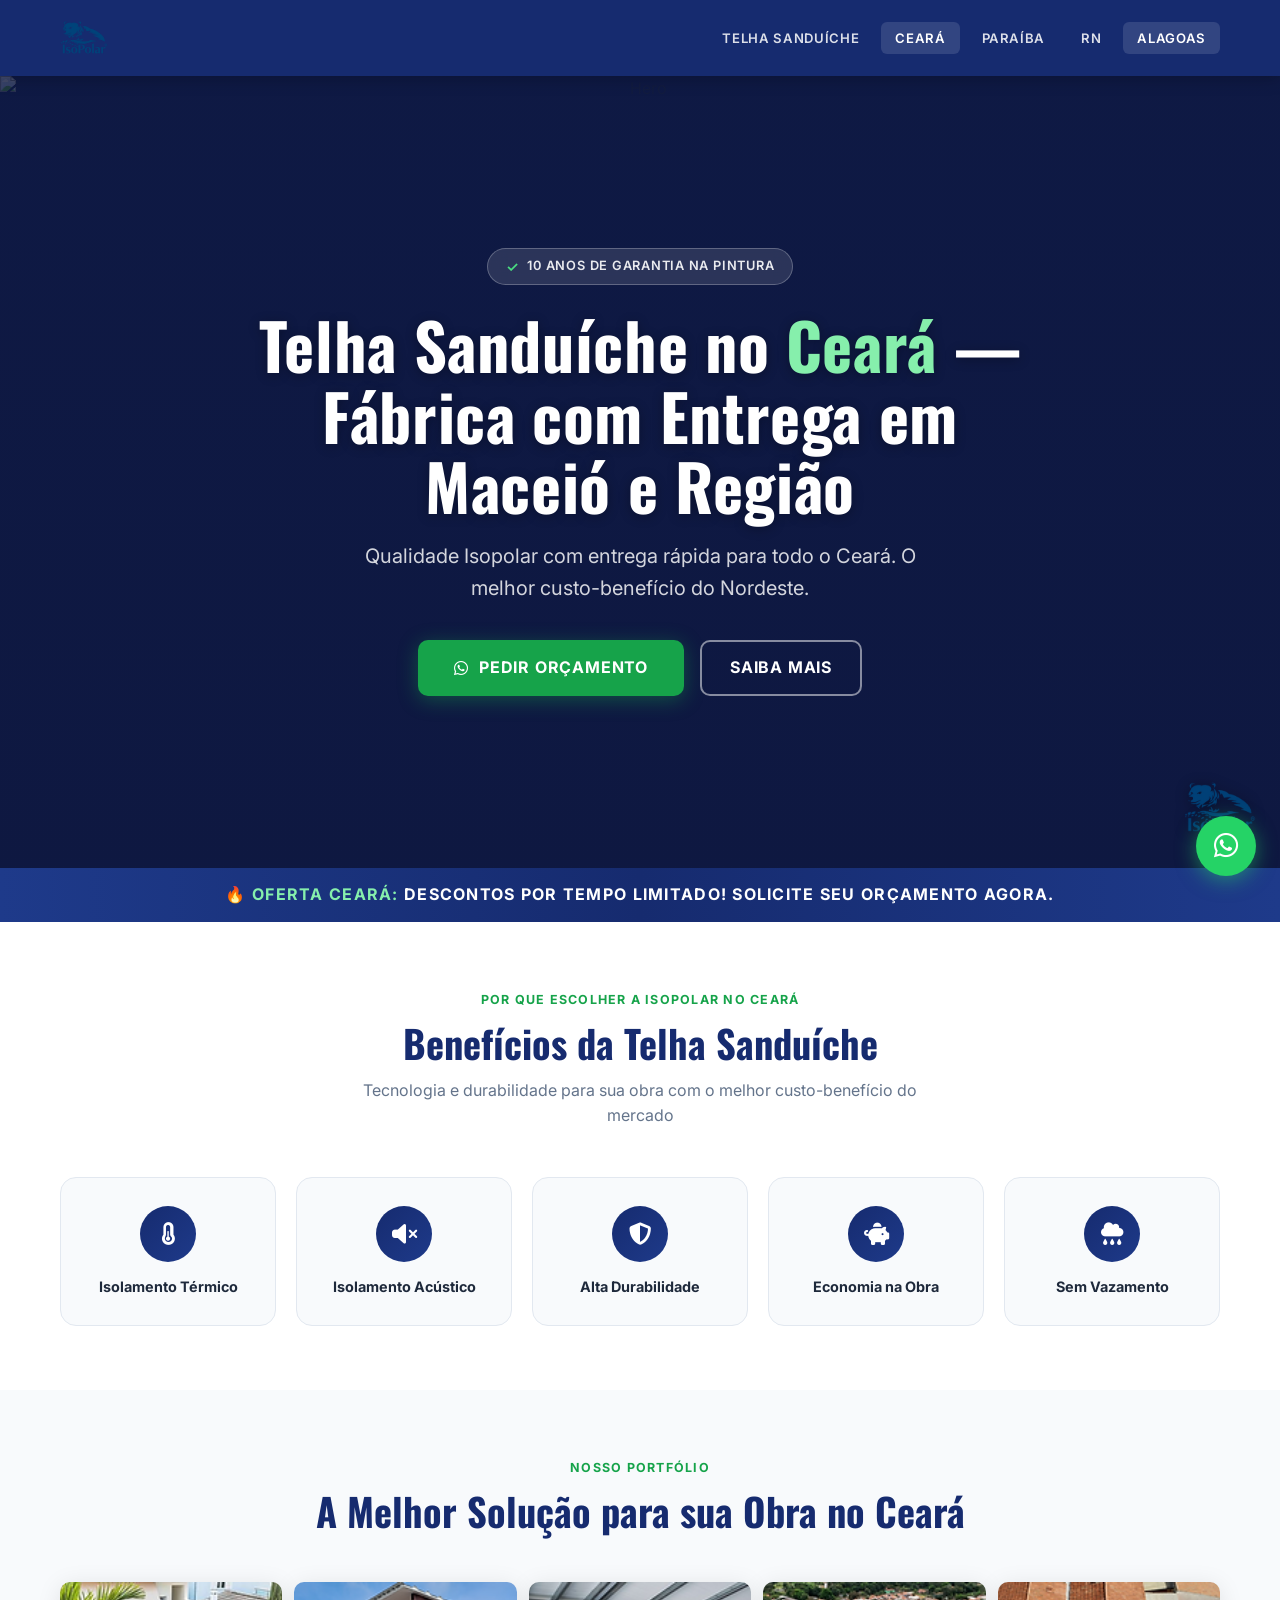
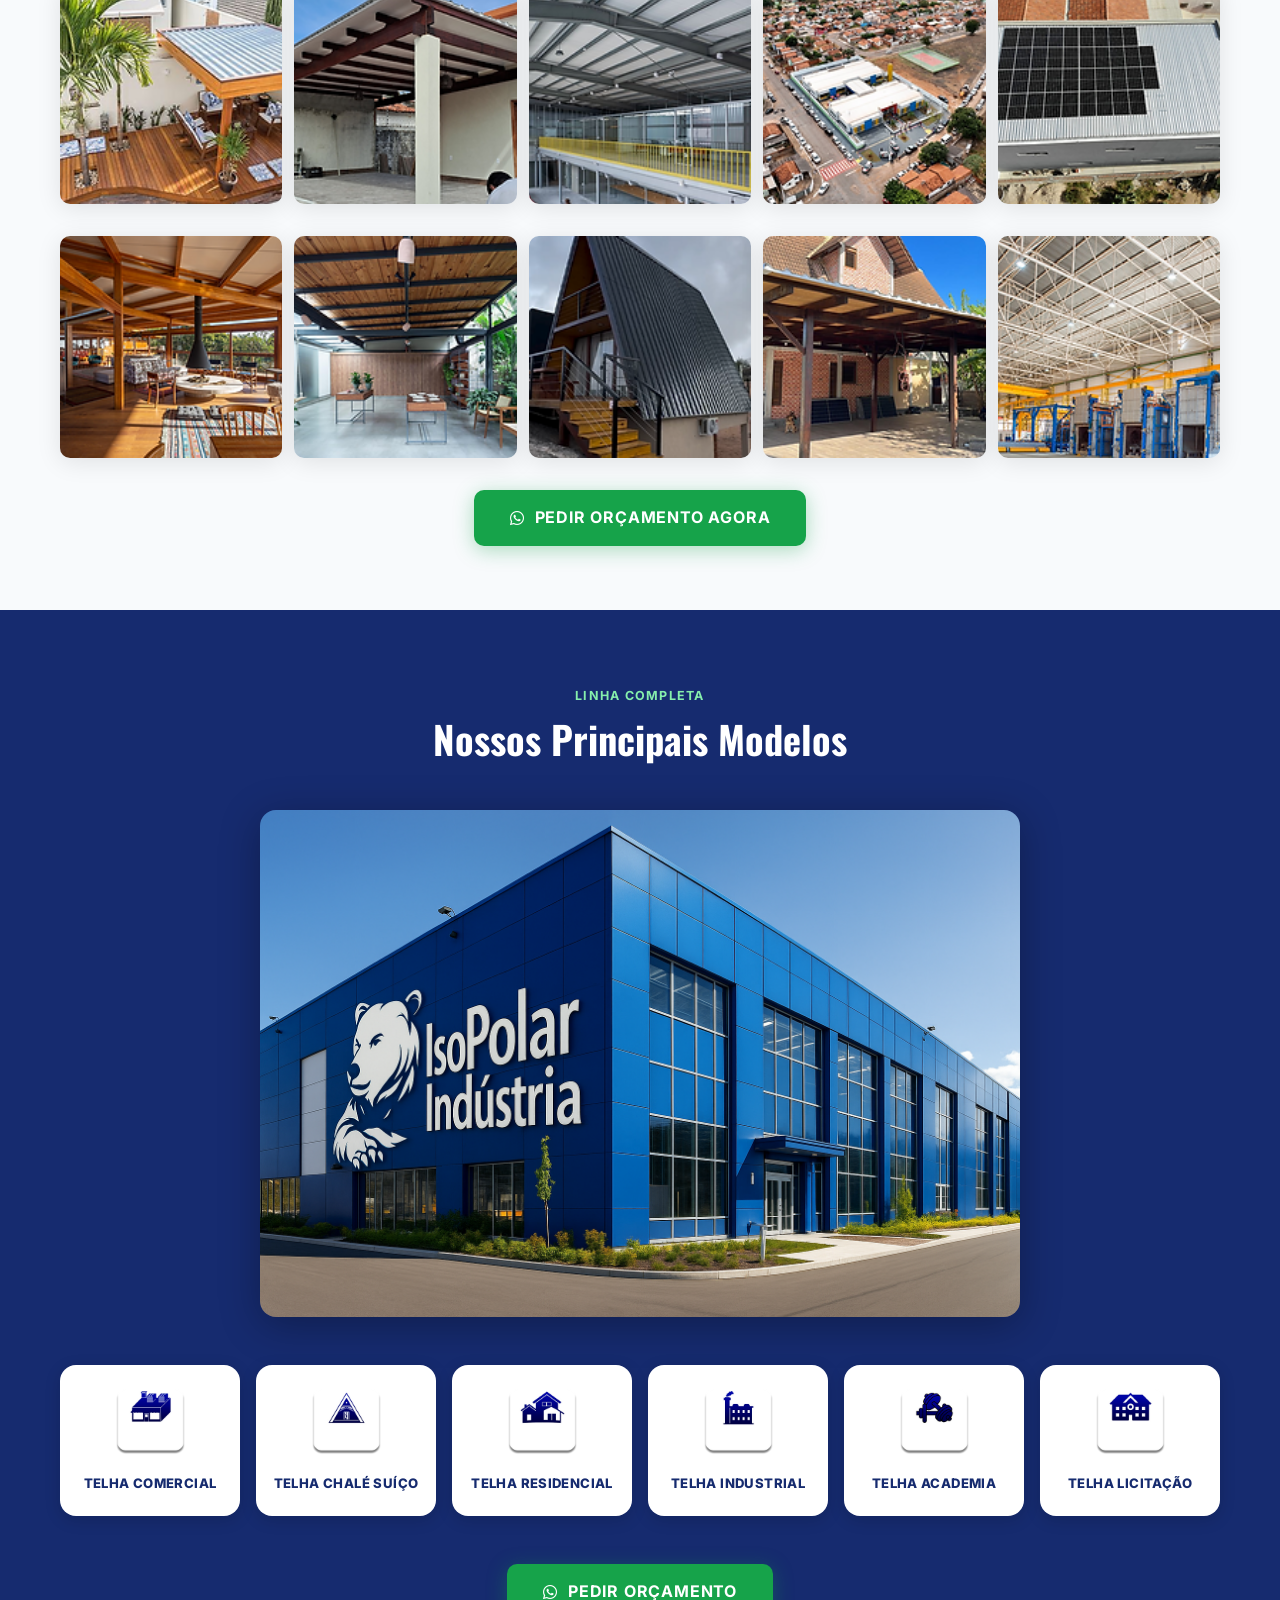
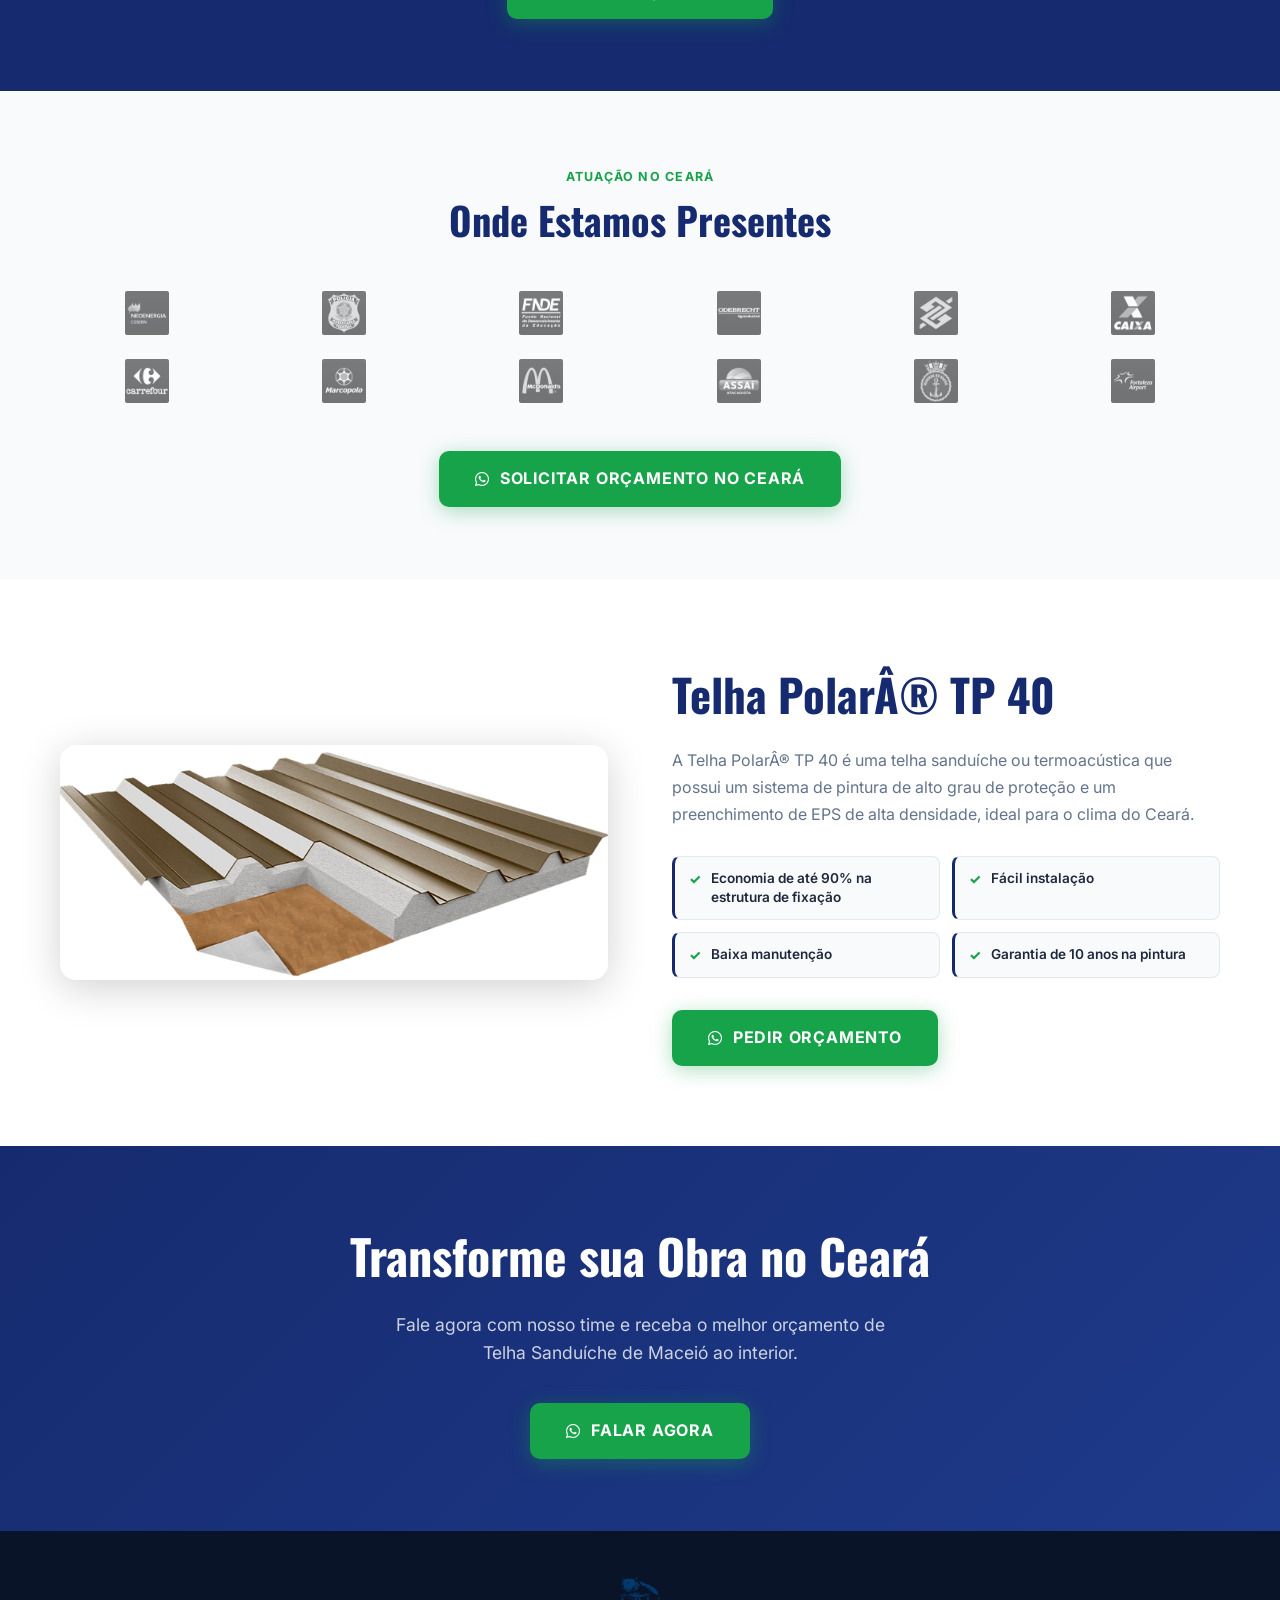
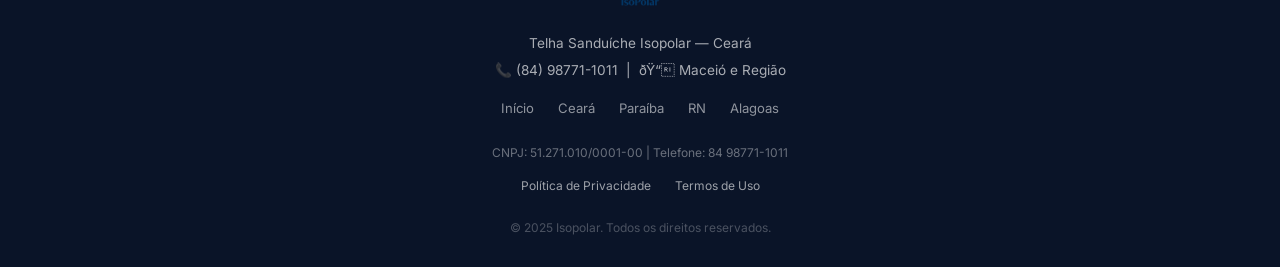
==== commit e4f0fc76: "chore: remove obsolete hidden GTM link and finalize transition to direct WhatsApp contact model" ====
--- a/al/index.html
+++ b/al/index.html
@@ -20,6 +20,37 @@
   <link href="https://fonts.googleapis.com/css2?family=Inter:wght@400;600;700;800&family=Oswald:wght@600;700&display=swap" rel="stylesheet">
   <link rel="stylesheet" href="https://cdnjs.cloudflare.com/ajax/libs/font-awesome/6.4.0/css/all.min.css">
   <link rel="stylesheet" href="/style.css?v=3">
+  <link rel="canonical" href="https://telhapolar40.com.br/al/" />
+
+  <!-- Structured Data (JSON-LD) para SEO/LLM -->
+  <script type="application/ld+json">
+  {
+    "@context": "https://schema.org",
+    "@graph": [
+      {
+        "@type": "LocalBusiness",
+        "name": "Isopolar",
+        "image": "https://telhapolar40.com.br/images/6d3a52_3cbe8f9edc8e4963aef2211dcd232a4e~mv2_1.png",
+        "telephone": "(84) 98771-1011",
+        "url": "https://telhapolar40.com.br/al/",
+        "address": {
+          "@type": "PostalAddress",
+          "addressRegion": "RN",
+          "addressCountry": "BR"
+        }
+      },
+      {
+        "@type": "Product",
+        "name": "Telha Sandu\u00EDche / Termoac\u00FAstica Polar TP 40",
+        "description": "Telha termoac\u00FAstica Isopolar com 10 anos de garantia na pintura e preenchimento de EPS de alta densidade.",
+        "brand": {
+          "@type": "Brand",
+          "name": "Isopolar"
+        }
+      }
+    ]
+  }
+  </script>
 </head>
 <body>
   <noscript><iframe src="https://www.googletagmanager.com/ns.html?id=GTM-5X6D3NV5" height="0" width="0" style="display:none;visibility:hidden"></iframe></noscript>
@@ -53,7 +84,7 @@
         <h1>Telha Sandu&iacute;che no <span>Cear&aacute;</span> &mdash; F&aacute;brica com Entrega em Macei&oacute; e Regi&atilde;o</h1>
         <p class="hero-sub">Qualidade Isopolar com entrega r&aacute;pida para todo o Cear&aacute;. O melhor custo-benef&iacute;cio do Nordeste.</p>
         <div class="hero-actions">
-          <a href="#orcamento" class="btn btn-primary">
+          <a href="https://wa.me/5584987711011?text=Ol%C3%A1,%20gostaria%20de%20receber%20um%20or%C3%A7amento%20de%20telha%20sandu%C3%ADche" class="btn btn-primary">
             <i class="fab fa-whatsapp"></i> Pedir Or&ccedil;amento
           </a>
           <a href="#beneficios" class="btn btn-secondary">Saiba mais</a>
@@ -106,7 +137,7 @@
           <div class="gallery-item"><img src="/images/10.png" alt="10" loading="lazy"></div>
         </div>
         <div class="text-center mt-32">
-          <a href="#orcamento" class="btn-cta">
+          <a href="https://wa.me/5584987711011?text=Ol%C3%A1,%20gostaria%20de%20receber%20um%20or%C3%A7amento%20de%20telha%20sandu%C3%ADche" class="btn-cta">
             <i class="fab fa-whatsapp"></i> Pedir Or&ccedil;amento Agora
           </a>
         </div>
@@ -129,7 +160,7 @@
           <div class="category-card"><img src="/images/Telhas para Licita&ccedil;&atilde;o.png" alt="Licita&ccedil;&atilde;o" loading="lazy"><h3>Telha Licita&ccedil;&atilde;o</h3></div>
         </div>
         <div class="text-center mt-32">
-          <a href="#orcamento" class="btn-cta">
+          <a href="https://wa.me/5584987711011?text=Ol%C3%A1,%20gostaria%20de%20receber%20um%20or%C3%A7amento%20de%20telha%20sandu%C3%ADche" class="btn-cta">
             <i class="fab fa-whatsapp"></i> Pedir Or&ccedil;amento
           </a>
         </div>
@@ -157,7 +188,7 @@
           <img src="/images/6d3a52_27c4651e26084afcbd5ca112c648ee26~mv2.png" alt="Gov 12" loading="lazy">
         </div>
         <div class="text-center mt-48">
-          <a href="#orcamento" class="btn-cta">
+          <a href="https://wa.me/5584987711011?text=Ol%C3%A1,%20gostaria%20de%20receber%20um%20or%C3%A7amento%20de%20telha%20sandu%C3%ADche" class="btn-cta">
             <i class="fab fa-whatsapp"></i> Solicitar Or&ccedil;amento no Cear&aacute;
           </a>
         </div>
@@ -179,7 +210,7 @@
               <div class="bullet-item">Baixa manuten&ccedil;&atilde;o</div>
               <div class="bullet-item">Garantia de 10 anos na pintura</div>
             </div>
-            <a href="#orcamento" class="btn-cta">
+            <a href="https://wa.me/5584987711011?text=Ol%C3%A1,%20gostaria%20de%20receber%20um%20or%C3%A7amento%20de%20telha%20sandu%C3%ADche" class="btn-cta">
               <i class="fab fa-whatsapp"></i> Pedir Or&ccedil;amento
             </a>
           </div>
@@ -191,42 +222,12 @@
       <div class="container">
         <h2>Transforme sua Obra no Cear&aacute;</h2>
         <p>Fale agora com nosso time e receba o melhor or&ccedil;amento de Telha Sandu&iacute;che de Macei&oacute; ao interior.</p>
-        <a href="#orcamento" class="btn btn-primary">
+        <a href="https://wa.me/5584987711011?text=Ol%C3%A1,%20gostaria%20de%20receber%20um%20or%C3%A7amento%20de%20telha%20sandu%C3%ADche" class="btn btn-primary">
           <i class="fab fa-whatsapp"></i> Falar Agora
         </a>
       </div>
     </section>
-    <!-- FORMUL&Aacute;RIO &mdash; CAPTADOR DE ORÇAMENTO -->
-    <section class="form-section" id="orcamento">
-      <div class="container">
-        <div class="form-wrapper">
-          <div class="form-icon"><i class="fab fa-whatsapp"></i></div>
-          <h2 class="form-title">Receba seu Or&ccedil;amento Agora</h2>
-          <p class="form-subtitle">Preencha abaixo e entraremos em contato em <strong>at&eacute; 15 minutos!</strong></p>
-          <form class="lead-form" id="leadForm" novalidate>
-            <div class="form-field-group">
-              <input type="text" id="formName" class="form-input" placeholder="Seu nome completo" autocomplete="name" maxlength="80">
-              <span class="form-error" id="formNameError">Por favor, informe seu nome.</span>
-            </div>
-            <div class="form-field-group">
-              <input type="tel" id="formPhone" class="form-input" placeholder="(XX) XXXXX-XXXX" autocomplete="tel" inputmode="numeric" maxlength="15">
-              <span class="form-error" id="formPhoneError">Informe um WhatsApp v&aacute;lido.</span>
-              <span class="form-phone-hint" id="formPhoneHint"></span>
-            </div>
-            <button type="submit" class="form-submit" id="formSubmit">
-              <span class="btn-text">Entrar em Contato Agora</span>
-              <span class="spinner"></span>
-            </button>
-          </form>
-          <div class="form-success" id="formSuccess">
-            <div class="form-success-icon">&#10003;</div>
-            <h3>NOSSO VENDEDOR VAI ENTRAR EM CONTATO</h3>
-            <p>AGUARDE!</p>
-          </div>
-          <p class="form-privacy">🔒 Seus dados est&atilde;o seguros. Nenhum spam.</p>
-        </div>
-      </div>
-    </section>
+
 
   </main>
 
@@ -247,16 +248,10 @@
     </div>
   </footer>
 
-  <a href="#orcamento" class="whatsapp-float" aria-label="WhatsApp">
+  <a href="https://wa.me/5584987711011?text=Ol%C3%A1,%20gostaria%20de%20receber%20um%20or%C3%A7amento%20de%20telha%20sandu%C3%ADche" class="whatsapp-float" aria-label="WhatsApp">
     <i class="fab fa-whatsapp"></i>
   </a>
-    <!-- Link oculto para GTM detectar clique wa.me e disparar conversao Google Ads -->
-  <a id="waGtmLink"
-     href="https://wa.me/5584987711011"
-     target="_blank"
-     rel="noopener"
-     style="display:none"
-     aria-hidden="true">WhatsApp</a>
+
 
   <script src="/main.js?v=4"></script>
 </body>
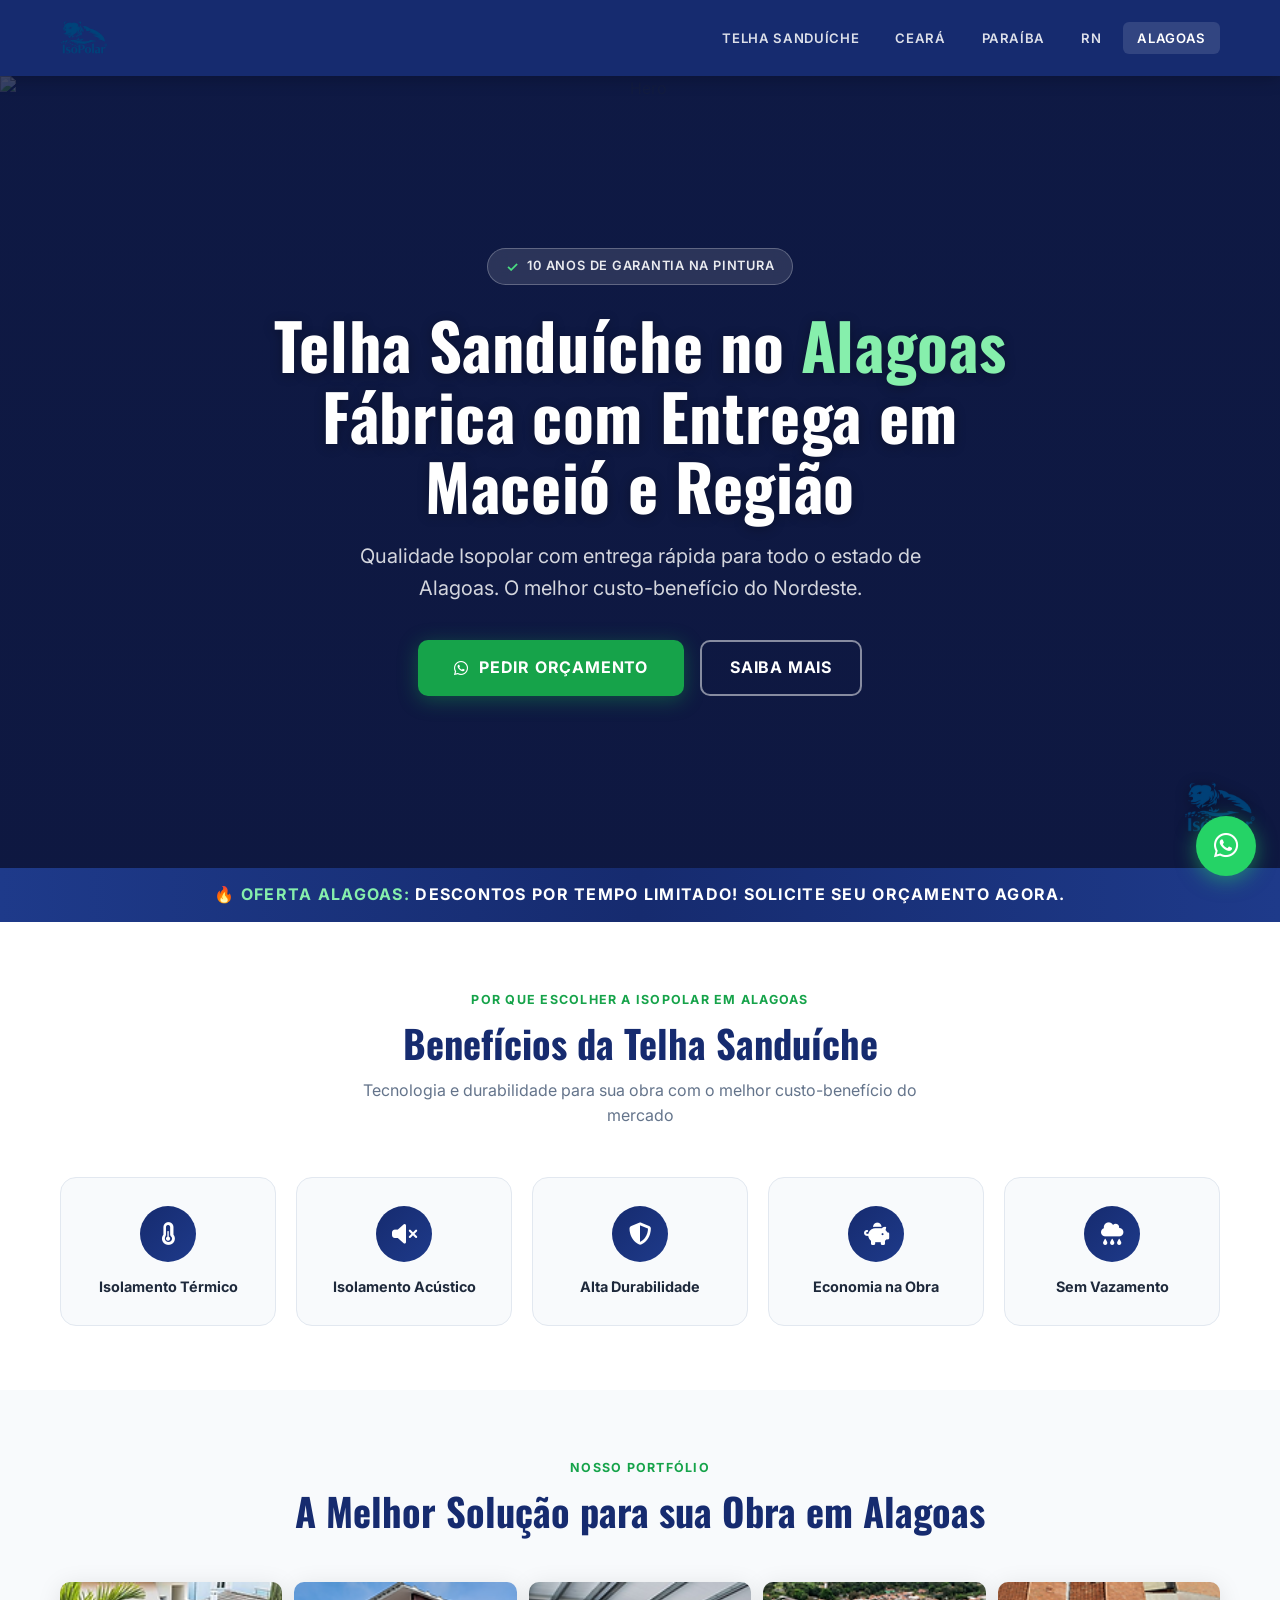
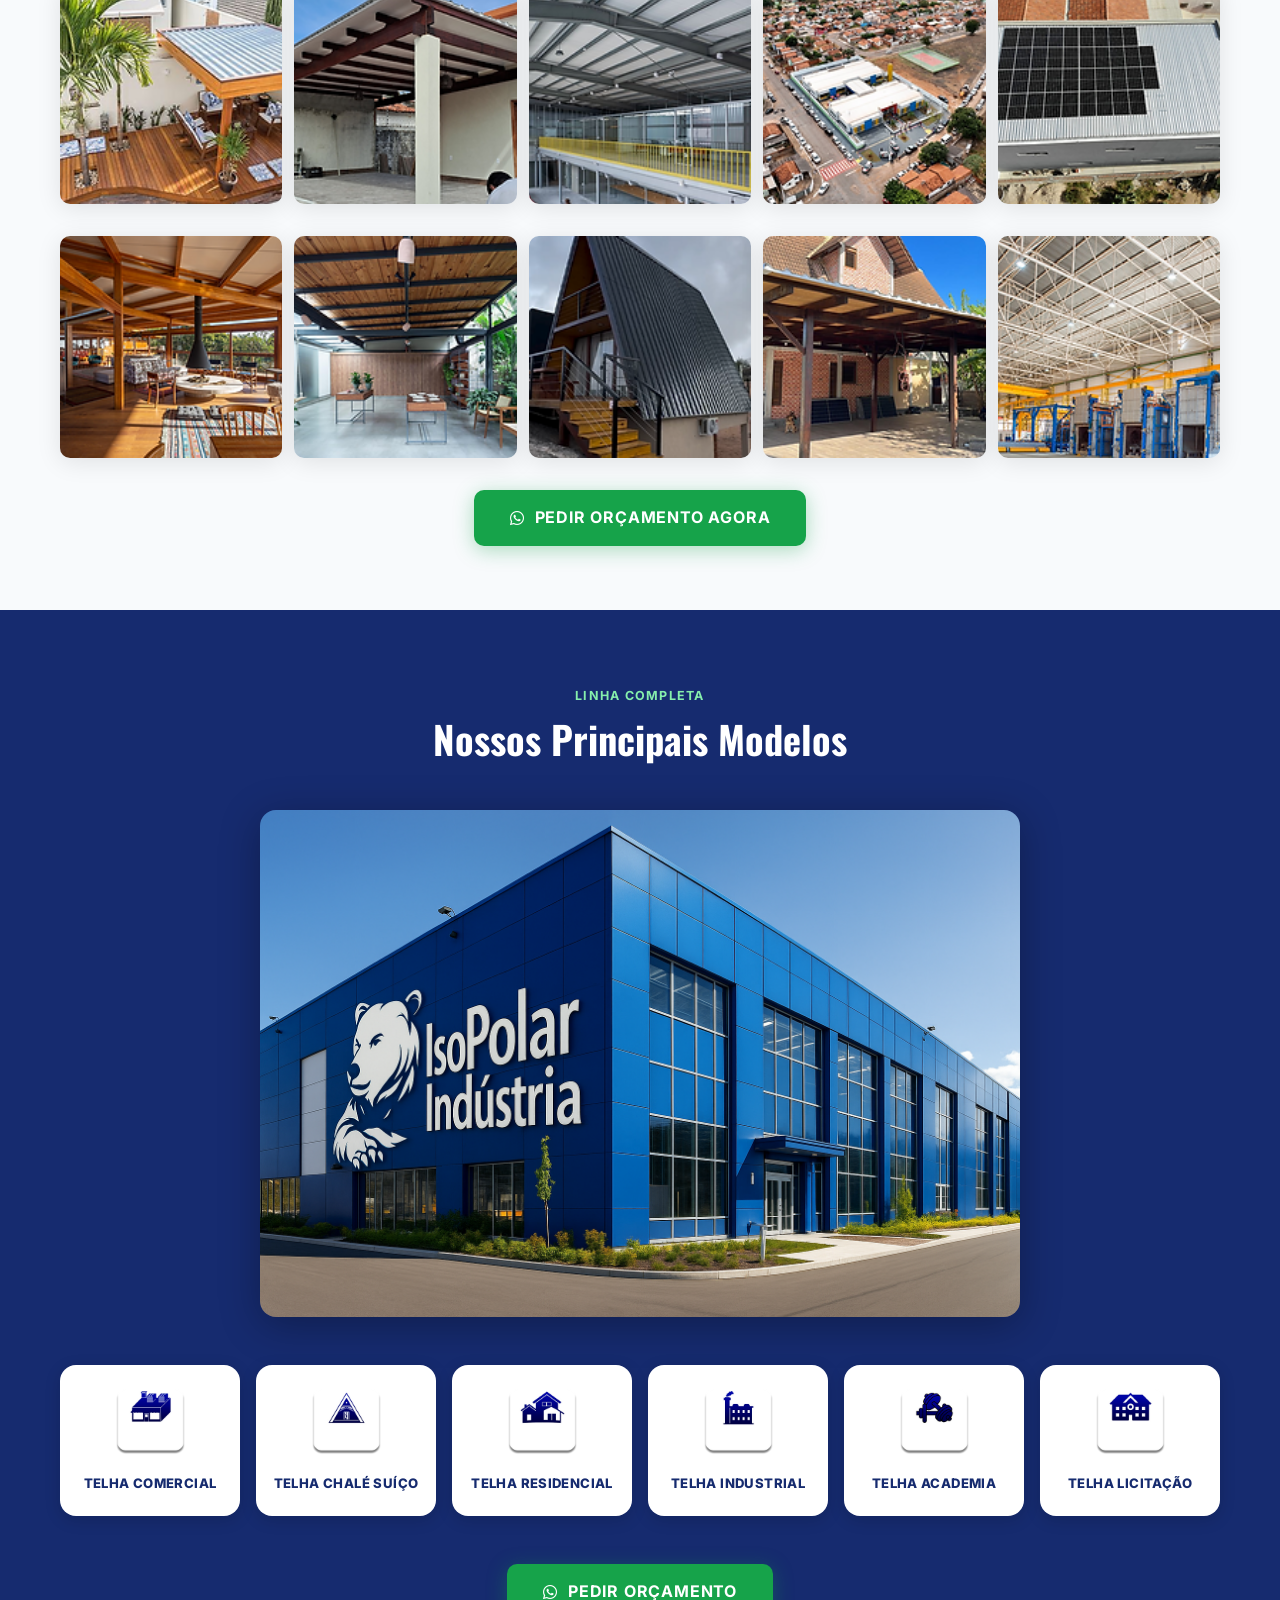
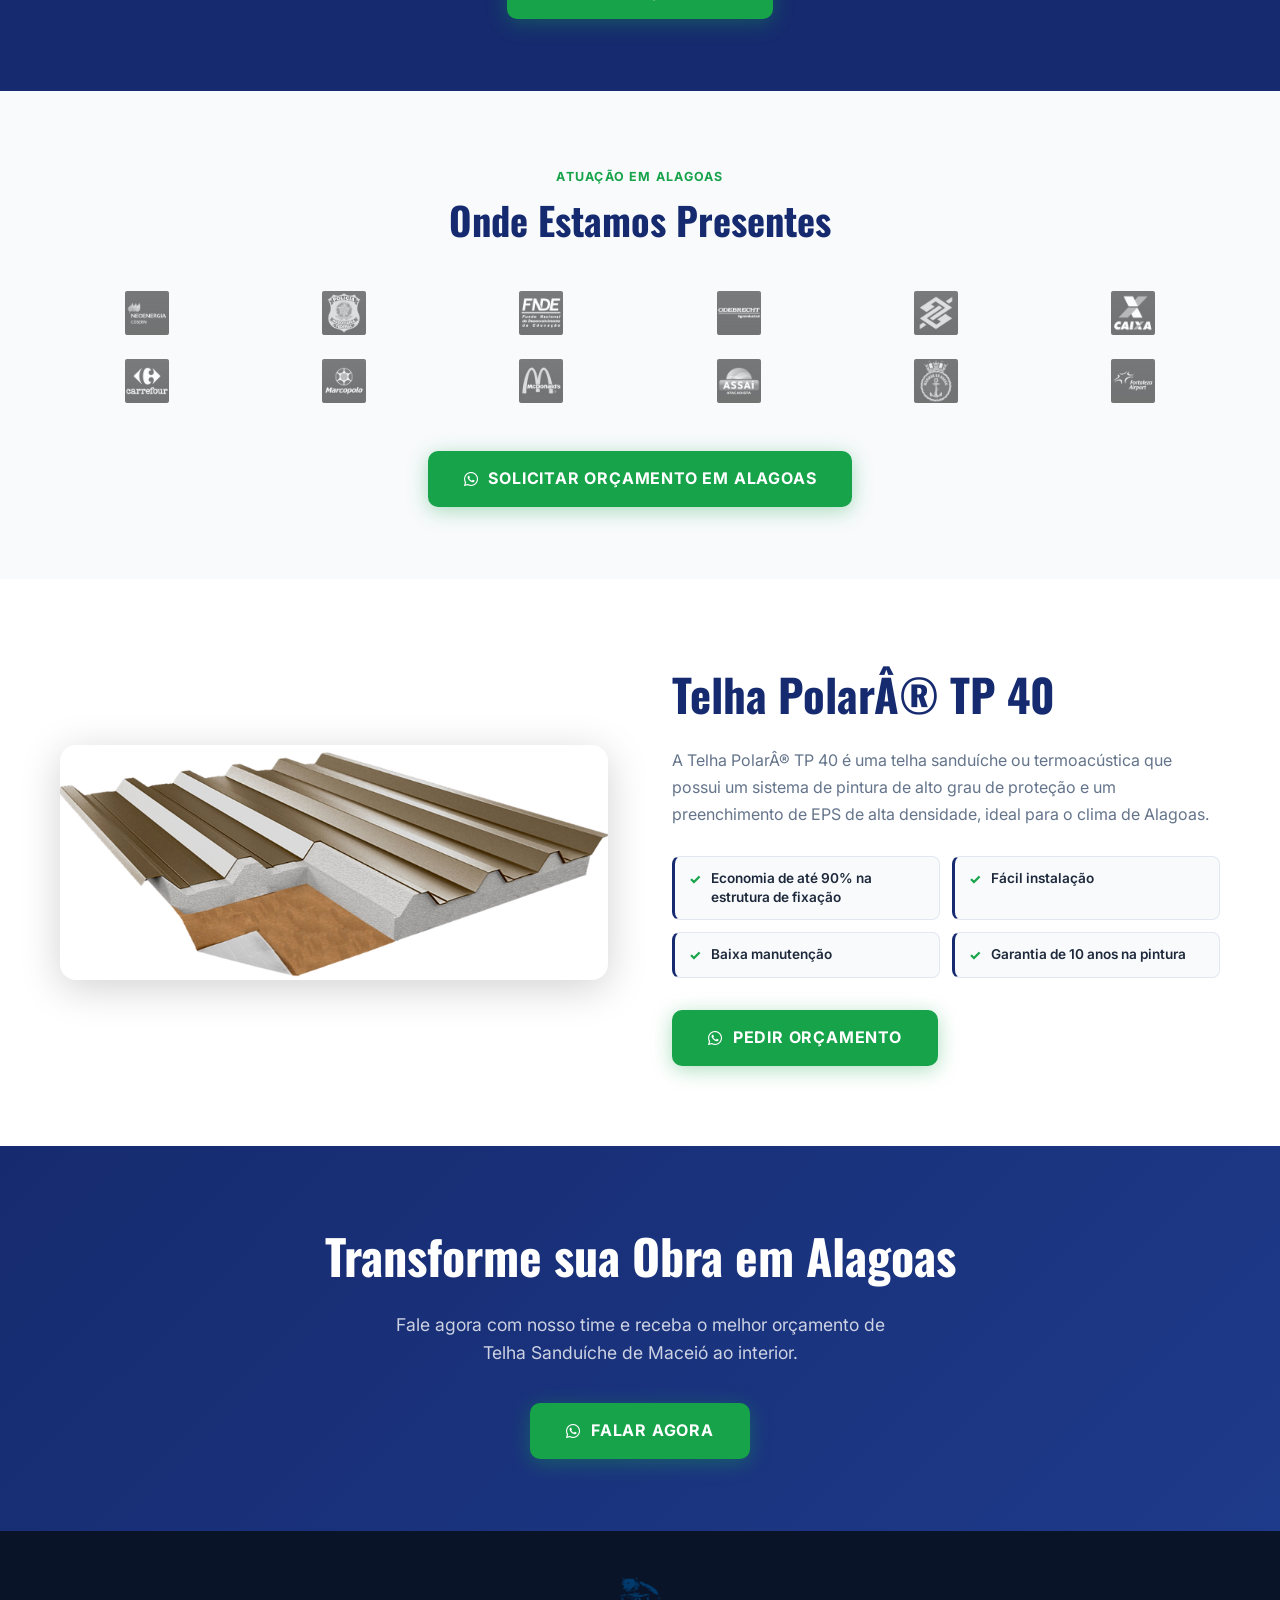
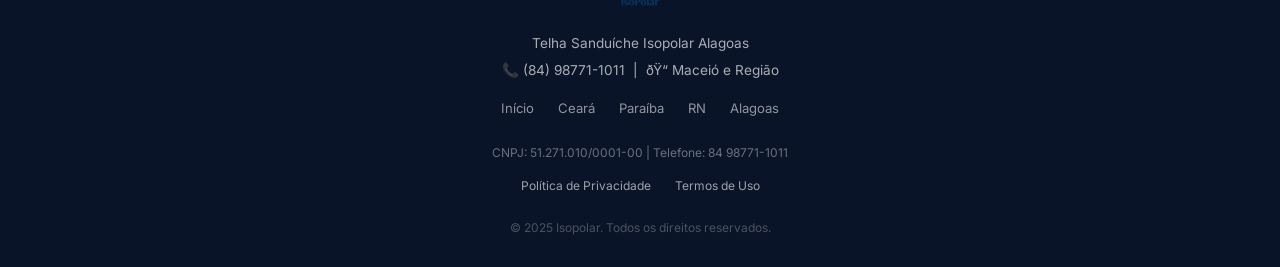
==== commit 60026fb3: "fix: remove dash from headlines and correct regional content" ====
--- a/al/index.html
+++ b/al/index.html
@@ -3,8 +3,8 @@
 <head>
   <meta charset="UTF-8">
   <meta name="viewport" content="width=device-width, initial-scale=1.0">
-  <title>Telha Sandu&iacute;che Cear&aacute; | Isopolar &mdash; F&aacute;brica com Entrega em Macei&oacute;</title>
-  <meta name="description" content="Telha Sandu&iacute;che e Termoac&uacute;stica no Cear&aacute;. Entregamos em Macei&oacute; e regi&atilde;o. Solicite or&ccedil;amento agora!">
+  <title>Telha Sandu&iacute;che Alagoas | Isopolar F&aacute;brica com Entrega em Macei&oacute;</title>
+  <meta name="description" content="Telha Sandu&iacute;che e Termoac&uacute;stica em Alagoas. Entregamos em Macei&oacute; e regi&atilde;o. Solicite or&ccedil;amento agora!">
 
   <!-- Google Tag Manager -->
   <script>(function(w,d,s,l,i){w[l]=w[l]||[];w[l].push({'gtm.start':
@@ -63,7 +63,7 @@
       <nav id="main-nav">
         <ul>
           <li><a href="/">Telha Sandu&iacute;che</a></li>
-          <li><a href="/al/">Cear&aacute;</a></li>
+          <li><a href="/ce/">Cear&aacute;</a></li>
           <li><a href="/pb/">Para&iacute;ba</a></li>
           <li><a href="/rn/">RN</a></li>
           <li><a href="/al/">Alagoas</a></li>
@@ -81,8 +81,8 @@
       <div class="hero-overlay"></div>
       <div class="hero-content">
         <div class="hero-badge">10 Anos de Garantia na Pintura</div>
-        <h1>Telha Sandu&iacute;che no <span>Cear&aacute;</span> &mdash; F&aacute;brica com Entrega em Macei&oacute; e Regi&atilde;o</h1>
-        <p class="hero-sub">Qualidade Isopolar com entrega r&aacute;pida para todo o Cear&aacute;. O melhor custo-benef&iacute;cio do Nordeste.</p>
+        <h1>Telha Sandu&iacute;che no <span>Alagoas</span> F&aacute;brica com Entrega em Macei&oacute; e Regi&atilde;o</h1>
+        <p class="hero-sub">Qualidade Isopolar com entrega r&aacute;pida para todo o estado de Alagoas. O melhor custo-benef&iacute;cio do Nordeste.</p>
         <div class="hero-actions">
           <a href="https://wa.me/5584987711011?text=Ol%C3%A1,%20gostaria%20de%20receber%20um%20or%C3%A7amento%20de%20telha%20sandu%C3%ADche" class="btn btn-primary">
             <i class="fab fa-whatsapp"></i> Pedir Or&ccedil;amento
@@ -95,14 +95,14 @@
 
     <div class="promo-bar">
       <div class="container">
-        <p><span>&#128293; Oferta Cear&aacute;:</span> DESCONTOS POR TEMPO LIMITADO! Solicite seu or&ccedil;amento agora.</p>
+        <p><span>&#128293; Oferta Alagoas:</span> DESCONTOS POR TEMPO LIMITADO! Solicite seu or&ccedil;amento agora.</p>
       </div>
     </div>
 
     <section class="benefits" id="beneficios">
       <div class="container">
         <div class="section-title">
-          <span class="eyebrow">Por que escolher a Isopolar no Cear&aacute;</span>
+          <span class="eyebrow">Por que escolher a Isopolar em Alagoas</span>
           <h2>Benef&iacute;cios da Telha Sandu&iacute;che</h2>
           <p>Tecnologia e durabilidade para sua obra com o melhor custo-benef&iacute;cio do mercado</p>
         </div>
@@ -120,7 +120,7 @@
       <div class="container">
         <div class="section-title">
           <span class="eyebrow">Nosso portf&oacute;lio</span>
-          <h2>A Melhor Solu&ccedil;&atilde;o para sua Obra no Cear&aacute;</h2>
+          <h2>A Melhor Solu&ccedil;&atilde;o para sua Obra em Alagoas</h2>
         </div>
         <div class="gallery-grid">
           <div class="gallery-item"><img src="/images/01.png" alt="01" loading="lazy"></div>
@@ -170,7 +170,7 @@
     <section class="presence-section">
       <div class="container">
         <div class="section-title">
-          <span class="eyebrow">Atua&ccedil;&atilde;o no Cear&aacute;</span>
+          <span class="eyebrow">Atua&ccedil;&atilde;o em Alagoas</span>
           <h2>Onde Estamos Presentes</h2>
         </div>
         <div class="logo-grid">
@@ -189,7 +189,7 @@
         </div>
         <div class="text-center mt-48">
           <a href="https://wa.me/5584987711011?text=Ol%C3%A1,%20gostaria%20de%20receber%20um%20or%C3%A7amento%20de%20telha%20sandu%C3%ADche" class="btn-cta">
-            <i class="fab fa-whatsapp"></i> Solicitar Or&ccedil;amento no Cear&aacute;
+            <i class="fab fa-whatsapp"></i> Solicitar Or&ccedil;amento em Alagoas
           </a>
         </div>
       </div>
@@ -203,7 +203,7 @@
           </div>
           <div class="product-content">
             <h2>Telha Polar&Acirc;&reg; TP 40</h2>
-            <p>A Telha Polar&Acirc;&reg; TP 40 &eacute; uma telha sandu&iacute;che ou termoac&uacute;stica que possui um sistema de pintura de alto grau de prote&ccedil;&atilde;o e um preenchimento de EPS de alta densidade, ideal para o clima do Cear&aacute;.</p>
+            <p>A Telha Polar&Acirc;&reg; TP 40 &eacute; uma telha sandu&iacute;che ou termoac&uacute;stica que possui um sistema de pintura de alto grau de prote&ccedil;&atilde;o e um preenchimento de EPS de alta densidade, ideal para o clima de Alagoas.</p>
             <div class="bullet-list">
               <div class="bullet-item">Economia de at&eacute; 90% na estrutura de fixa&ccedil;&atilde;o</div>
               <div class="bullet-item">F&aacute;cil instala&ccedil;&atilde;o</div>
@@ -220,7 +220,7 @@
 
     <section class="cta-band">
       <div class="container">
-        <h2>Transforme sua Obra no Cear&aacute;</h2>
+        <h2>Transforme sua Obra em Alagoas</h2>
         <p>Fale agora com nosso time e receba o melhor or&ccedil;amento de Telha Sandu&iacute;che de Macei&oacute; ao interior.</p>
         <a href="https://wa.me/5584987711011?text=Ol%C3%A1,%20gostaria%20de%20receber%20um%20or%C3%A7amento%20de%20telha%20sandu%C3%ADche" class="btn btn-primary">
           <i class="fab fa-whatsapp"></i> Falar Agora
@@ -234,10 +234,10 @@
   <footer>
     <div class="container">
       <div class="footer-logo"><img src="/images/6d3a52_3cbe8f9edc8e4963aef2211dcd232a4e~mv2_1.png" alt="Isopolar"></div>
-      <p>Telha Sandu&iacute;che Isopolar &mdash; Cear&aacute;</p>
-      <p>&#128222; (84) 98771-1011 &nbsp;|&nbsp; ðŸ“ Macei&oacute; e Regi&atilde;o</p>
+      <p>Telha Sandu&iacute;che Isopolar Alagoas</p>
+      <p>&#128222; (84) 98771-1011 &nbsp;|&nbsp; ðŸ“  Macei&oacute; e Regi&atilde;o</p>
       <div class="footer-links">
-        <a href="/">In&iacute;cio</a><a href="/al/">Cear&aacute;</a><a href="/pb/">Para&iacute;ba</a><a href="/rn/">RN</a><a href="/al/">Alagoas</a>
+        <a href="/">In&iacute;cio</a><a href="/ce/">Cear&aacute;</a><a href="/pb/">Para&iacute;ba</a><a href="/rn/">RN</a><a href="/al/">Alagoas</a>
       </div>
       <p style="margin-top:24px; font-size:0.75rem; opacity:0.6;">CNPJ: 51.271.010/0001-00 | Telefone: 84 98771-1011</p>
       <div style="margin-top:10px; margin-bottom: 20px;">
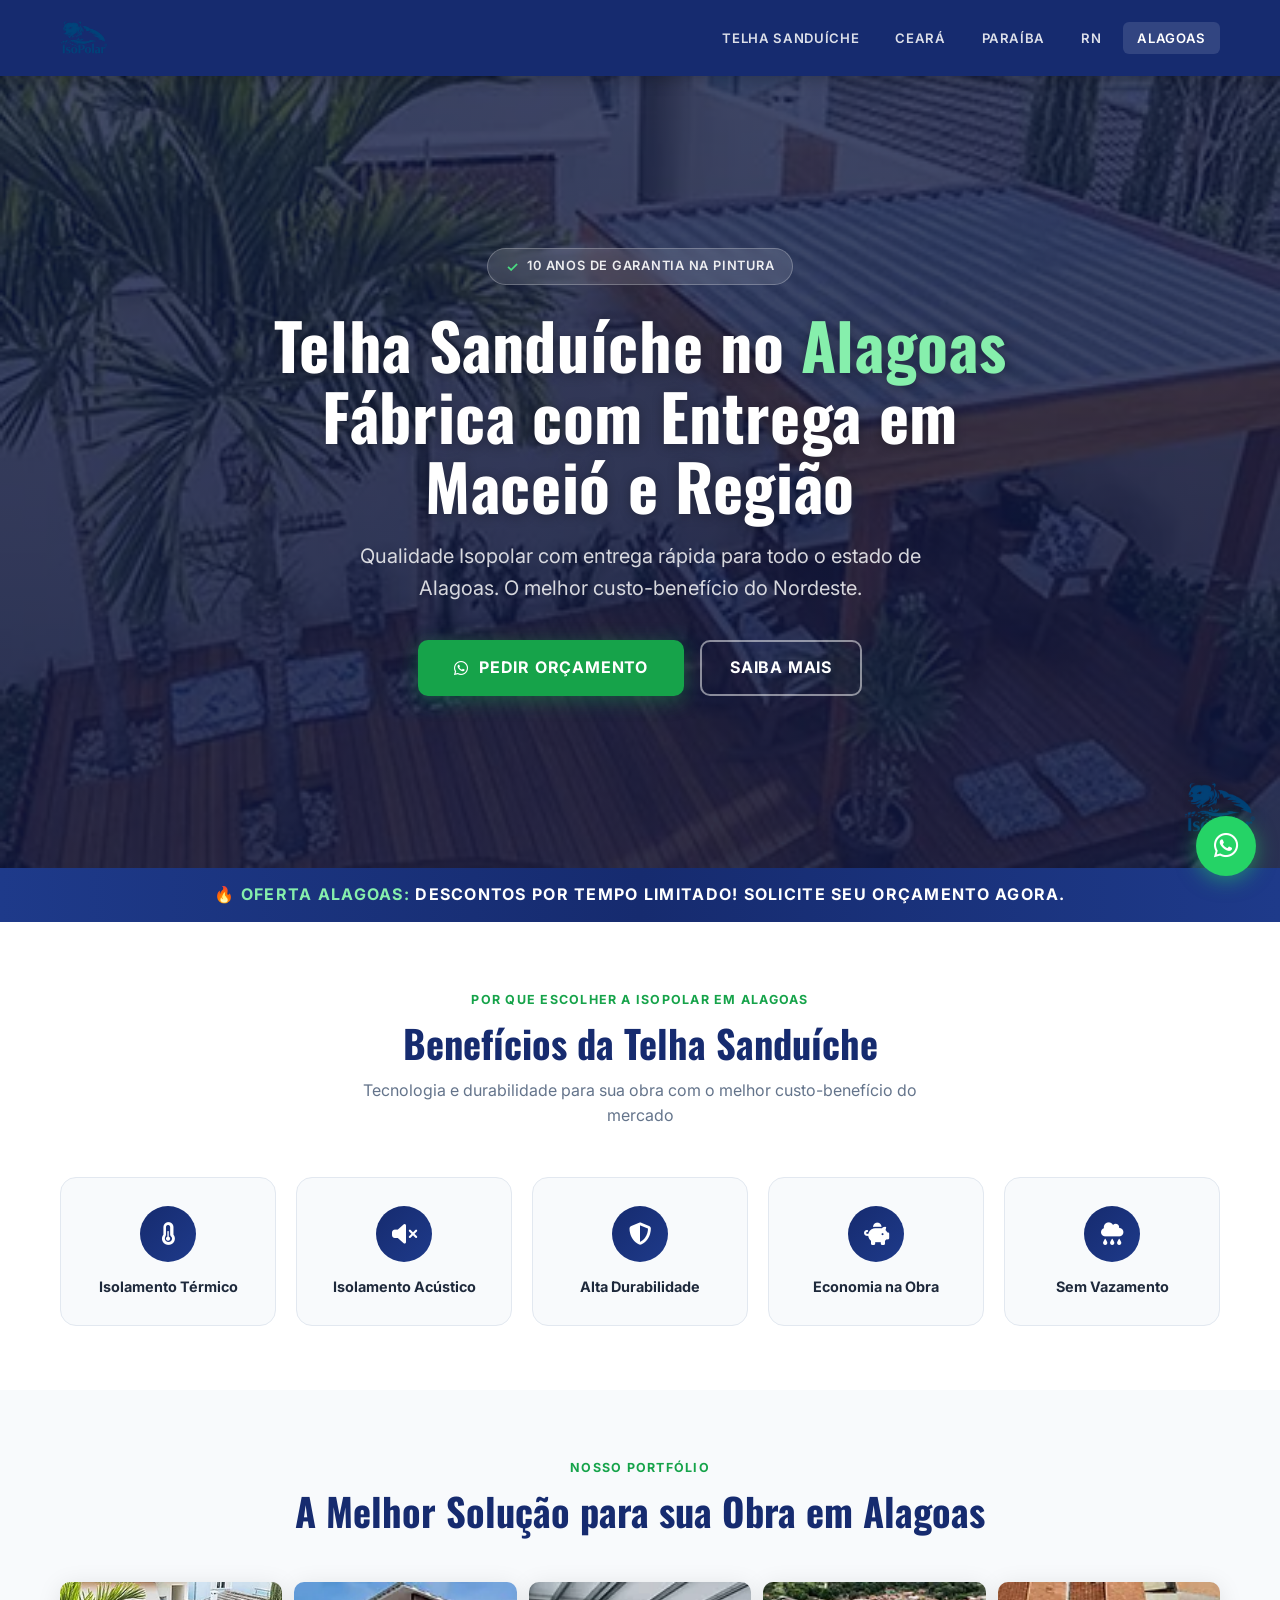
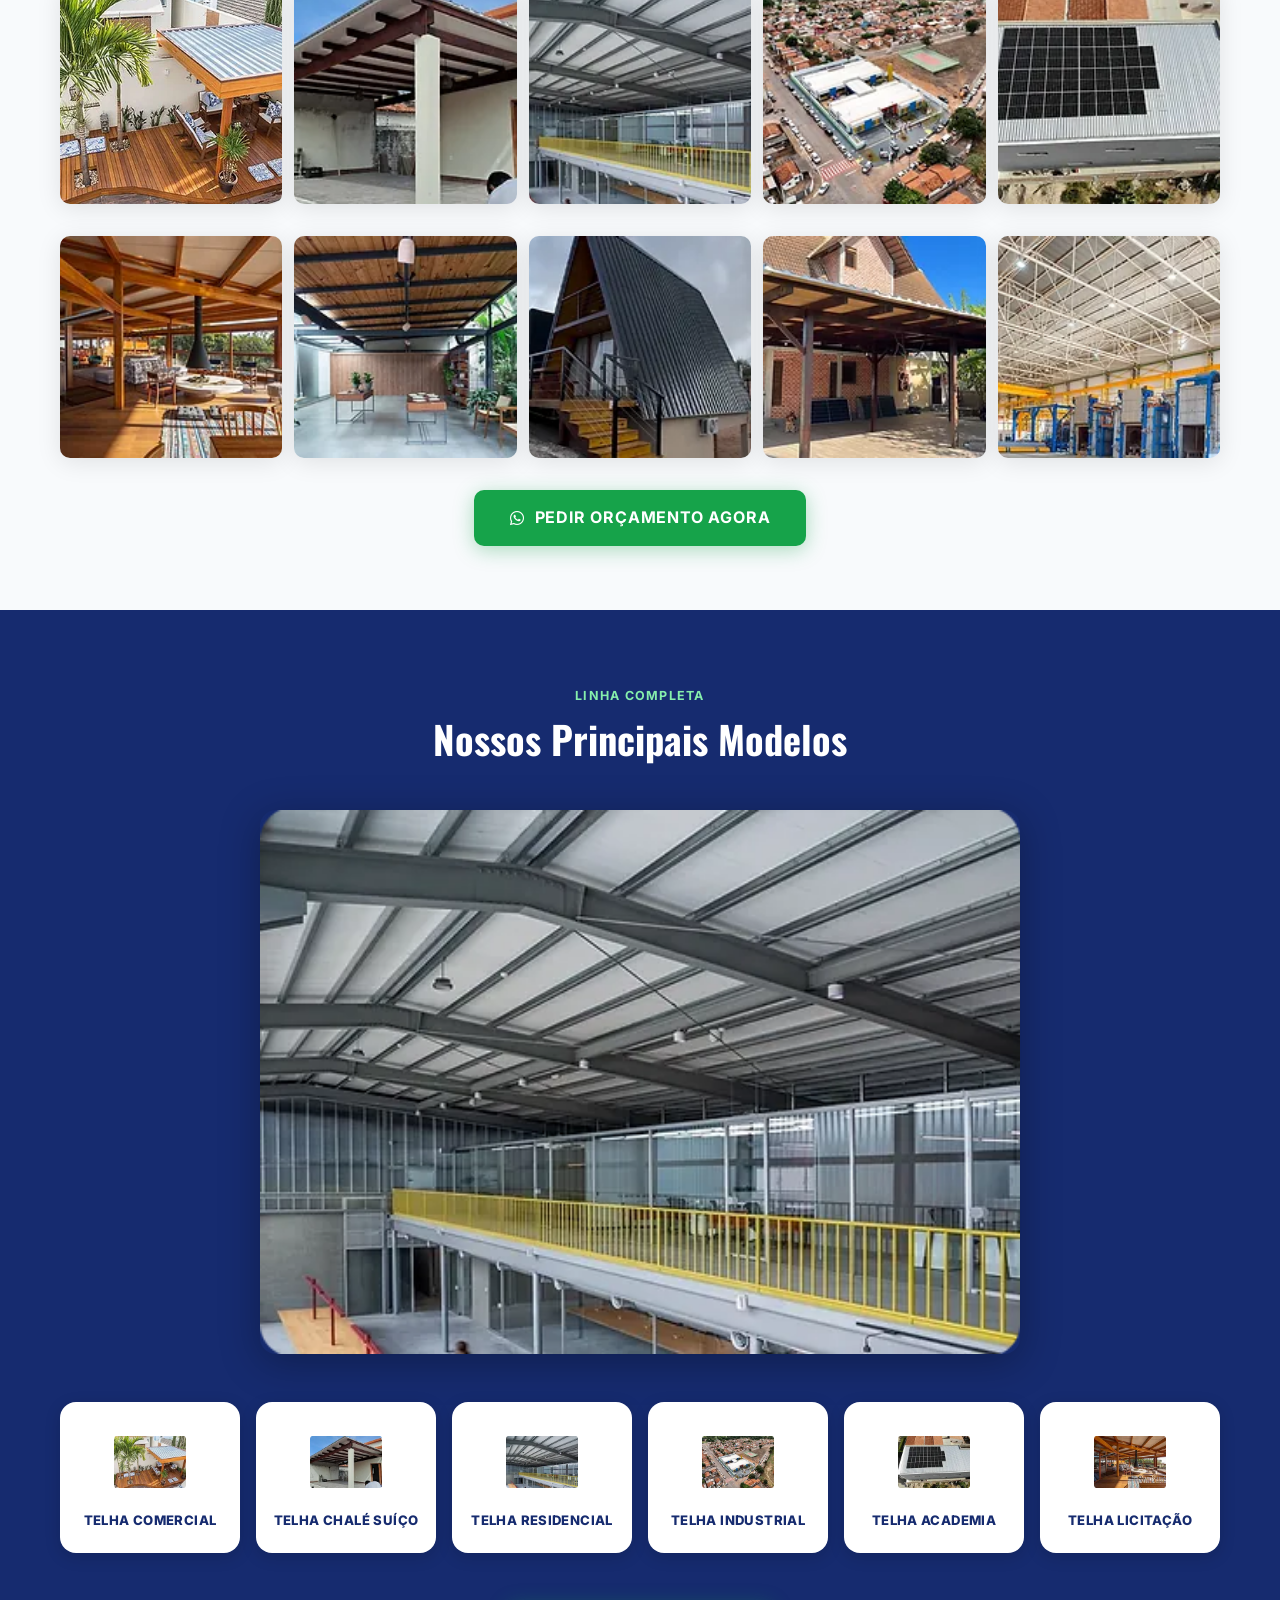
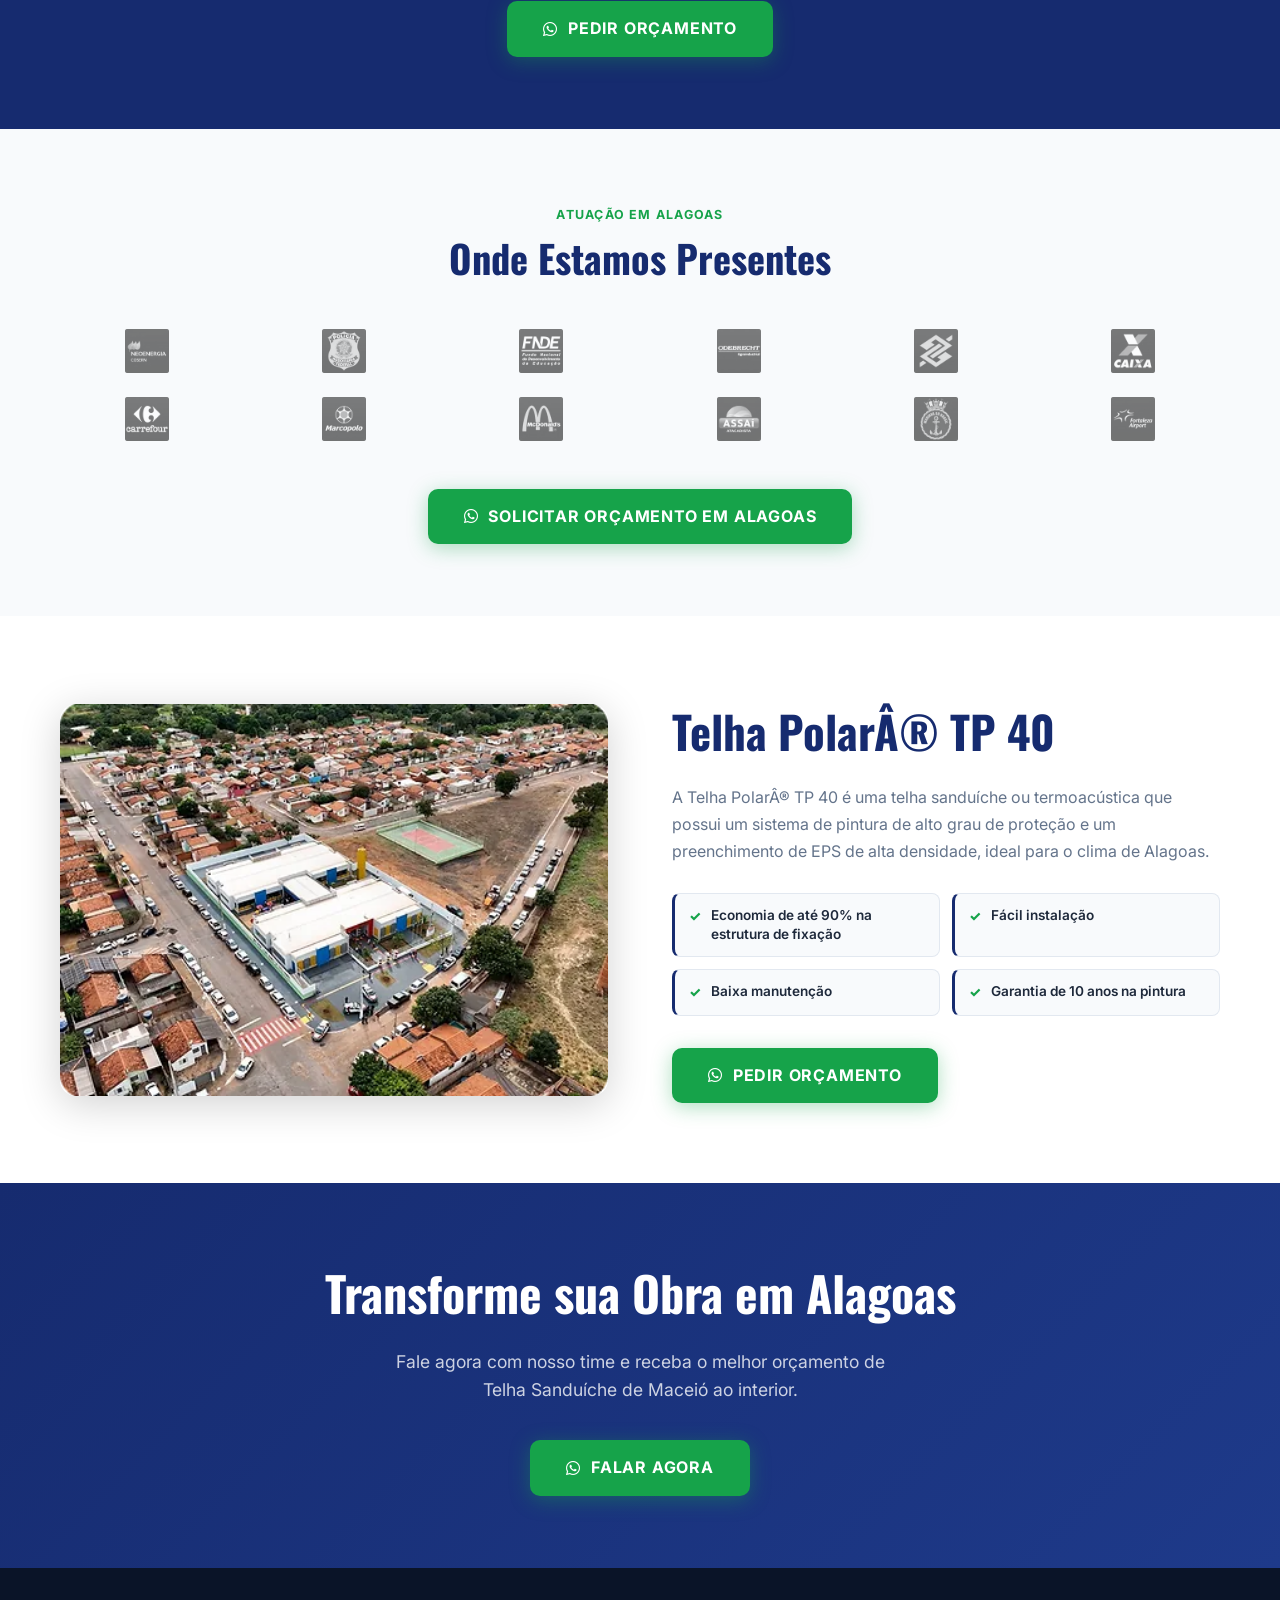
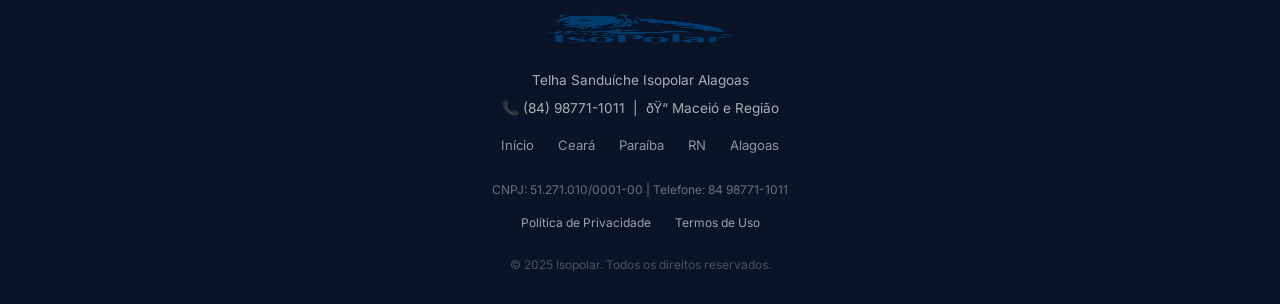
==== commit b0ffa7c3: "feat: otimização GEO, novos artigos de blog e atualização visual de imagens" ====
--- a/al/index.html
+++ b/al/index.html
@@ -14,11 +14,17 @@
   })(window,document,'script','dataLayer','GTM-5X6D3NV5');</script>
   <!-- End Google Tag Manager -->
 
-  <link rel="icon" href="/images/6d3a52_3cbe8f9edc8e4963aef2211dcd232a4e~mv2.png" type="image/png">
+  <link rel="icon" href="/images/6d3a52_3cbe8f9edc8e4963aef2211dcd232a4e~mv2.webp" type="image/png">
   <link rel="preconnect" href="https://fonts.googleapis.com">
   <link rel="preconnect" href="https://fonts.gstatic.com" crossorigin>
-  <link href="https://fonts.googleapis.com/css2?family=Inter:wght@400;600;700;800&family=Oswald:wght@600;700&display=swap" rel="stylesheet">
-  <link rel="stylesheet" href="https://cdnjs.cloudflare.com/ajax/libs/font-awesome/6.4.0/css/all.min.css">
+  <link rel="preconnect" href="https://cdnjs.cloudflare.com" crossorigin>
+  <link rel="preload" href="https://fonts.googleapis.com/css2?family=Inter:wght@400;600;700;800&family=Oswald:wght@600;700&display=swap" as="style">
+  <link rel="stylesheet" href="https://fonts.googleapis.com/css2?family=Inter:wght@400;600;700;800&family=Oswald:wght@600;700&display=swap" media="print" onload="this.media='all'">
+  <noscript><link rel="stylesheet" href="https://fonts.googleapis.com/css2?family=Inter:wght@400;600;700;800&family=Oswald:wght@600;700&display=swap"></noscript>
+  <link rel="preload" href="https://cdnjs.cloudflare.com/ajax/libs/font-awesome/6.4.0/css/all.min.css" as="style">
+  <link rel="stylesheet" href="https://cdnjs.cloudflare.com/ajax/libs/font-awesome/6.4.0/css/all.min.css" media="print" onload="this.media='all'">
+  <noscript><link rel="stylesheet" href="https://cdnjs.cloudflare.com/ajax/libs/font-awesome/6.4.0/css/all.min.css"></noscript>
+  <link rel="preload" href="/style.css?v=3" as="style">
   <link rel="stylesheet" href="/style.css?v=3">
   <link rel="canonical" href="https://telhapolar40.com.br/al/" />
 
@@ -28,9 +34,47 @@
     "@context": "https://schema.org",
     "@graph": [
       {
+        "@context": "https://schema.org",
+        "@type": "FAQPage",
+        "mainEntity": [
+          {
+            "@type": "Question",
+            "name": "A telha sanduíche faz barulho quando chove?",
+            "acceptedAnswer": {
+              "@type": "Answer",
+              "text": "Não! Uma das maiores vantagens da nossa telha termoacústica (sanduíche) com núcleo de EPS de alta densidade é justamente o bloqueio sonoro. Ela reduz drasticamente o barulho de chuva, proporcionando muito mais conforto."
+            }
+          },
+          {
+            "@type": "Question",
+            "name": "Ela realmente ajuda a diminuir o calor?",
+            "acceptedAnswer": {
+              "@type": "Answer",
+              "text": "Sim, o núcleo de isolamento bloqueia a transferência de calor para o interior do ambiente. Isso pode reduzir a temperatura interna em vários graus, gerando economia significativa com ar-condicionado e ventiladores."
+            }
+          },
+          {
+            "@type": "Question",
+            "name": "Qual a durabilidade da pintura?",
+            "acceptedAnswer": {
+              "@type": "Answer",
+              "text": "A Isopolar oferece 10 anos de garantia na pintura. Utilizamos um processo de pintura eletrostática que protege contra corrosão, desbotamento e garante um acabamento impecável por muito mais tempo."
+            }
+          },
+          {
+            "@type": "Question",
+            "name": "A estrutura do telhado precisa ser reforçada?",
+            "acceptedAnswer": {
+              "@type": "Answer",
+              "text": "Pelo contrário! As telhas sanduíche são extremamente leves e autoportantes, o que pode gerar uma economia de até 90% na estrutura de fixação (madeiramento ou metal) em comparação com telhas tradicionais."
+            }
+          }
+        ]
+      },
+      {
         "@type": "LocalBusiness",
         "name": "Isopolar",
-        "image": "https://telhapolar40.com.br/images/6d3a52_3cbe8f9edc8e4963aef2211dcd232a4e~mv2_1.png",
+        "image": "https://telhapolar40.com.br/images/6d3a52_3cbe8f9edc8e4963aef2211dcd232a4e~mv2_1.webp",
         "telephone": "(84) 98771-1011",
         "url": "https://telhapolar40.com.br/al/",
         "address": {
@@ -58,7 +102,7 @@
   <header>
     <div class="container nav-container">
       <a href="/" class="logo">
-        <img src="/images/6d3a52_3cbe8f9edc8e4963aef2211dcd232a4e~mv2_1.png" alt="Isopolar">
+        <img src="/images/6d3a52_3cbe8f9edc8e4963aef2211dcd232a4e~mv2_1.webp" alt="Isopolar" width="192" height="192">
       </a>
       <nav id="main-nav">
         <ul>
@@ -77,7 +121,7 @@
 
   <main>
     <section class="hero">
-      <img class="hero-bg" src="/images/6d3a52_d1c9031114994bd4b1534ae7c4973c48~mv2.gif" alt="Hero" loading="eager">
+      <img class="hero-bg" src="/images/01_1.webp" alt="Hero" loading="eager" width="720" height="1284">
       <div class="hero-overlay"></div>
       <div class="hero-content">
         <div class="hero-badge">10 Anos de Garantia na Pintura</div>
@@ -90,7 +134,7 @@
           <a href="#beneficios" class="btn btn-secondary">Saiba mais</a>
         </div>
       </div>
-      <img class="warranty-seal" src="/images/6d3a52_3cbe8f9edc8e4963aef2211dcd232a4e~mv2_1.png" alt="Garantia">
+      <img class="warranty-seal" src="/images/6d3a52_3cbe8f9edc8e4963aef2211dcd232a4e~mv2_1.webp" alt="Garantia" width="192" height="192">
     </section>
 
     <div class="promo-bar">
@@ -123,18 +167,18 @@
           <h2>A Melhor Solu&ccedil;&atilde;o para sua Obra em Alagoas</h2>
         </div>
         <div class="gallery-grid">
-          <div class="gallery-item"><img src="/images/01.png" alt="01" loading="lazy"></div>
-          <div class="gallery-item"><img src="/images/02.png" alt="02" loading="lazy"></div>
-          <div class="gallery-item"><img src="/images/03.png" alt="03" loading="lazy"></div>
-          <div class="gallery-item"><img src="/images/04.png" alt="04" loading="lazy"></div>
-          <div class="gallery-item"><img src="/images/05.png" alt="05" loading="lazy"></div>
+          <div class="gallery-item"><img src="/images/01_1.webp" alt="01" loading="lazy" width="218" height="156"></div>
+          <div class="gallery-item"><img src="/images/02.webp" alt="02" loading="lazy" width="218" height="156"></div>
+          <div class="gallery-item"><img src="/images/03.webp" alt="03" loading="lazy" width="218" height="156"></div>
+          <div class="gallery-item"><img src="/images/04.webp" alt="04" loading="lazy" width="218" height="156"></div>
+          <div class="gallery-item"><img src="/images/05.webp" alt="05" loading="lazy" width="218" height="156"></div>
         </div>
         <div class="gallery-grid">
-          <div class="gallery-item"><img src="/images/06.png" alt="06" loading="lazy"></div>
-          <div class="gallery-item"><img src="/images/07.png" alt="07" loading="lazy"></div>
-          <div class="gallery-item"><img src="/images/08.png" alt="08" loading="lazy"></div>
-          <div class="gallery-item"><img src="/images/09.png" alt="09" loading="lazy"></div>
-          <div class="gallery-item"><img src="/images/10.png" alt="10" loading="lazy"></div>
+          <div class="gallery-item"><img src="/images/06.webp" alt="06" loading="lazy" width="218" height="156"></div>
+          <div class="gallery-item"><img src="/images/07.webp" alt="07" loading="lazy" width="218" height="156"></div>
+          <div class="gallery-item"><img src="/images/08.webp" alt="08" loading="lazy" width="218" height="156"></div>
+          <div class="gallery-item"><img src="/images/09.webp" alt="09" loading="lazy" width="218" height="156"></div>
+          <div class="gallery-item"><img src="/images/10.webp" alt="10" loading="lazy" width="218" height="156"></div>
         </div>
         <div class="text-center mt-32">
           <a href="https://wa.me/5584987711011?text=Ol%C3%A1,%20gostaria%20de%20receber%20um%20or%C3%A7amento%20de%20telha%20sandu%C3%ADche" class="btn-cta">
@@ -150,14 +194,14 @@
           <span class="eyebrow">Linha completa</span>
           <h2>Nossos Principais Modelos</h2>
         </div>
-        <img class="models-image" src="/images/6d3a52_a76ee882f49843958c59255f1246f5d7~mv2.png" alt="Modelos" loading="lazy">
+        <img class="models-image" src="/images/03_1.webp" alt="Modelos" loading="lazy" width="1536" height="1024">
         <div class="categories-grid">
-          <div class="category-card"><img src="/images/Telhas para Comercio.png" alt="Comercial" loading="lazy"><h3>Telha Comercial</h3></div>
-          <div class="category-card"><img src="/images/Telhas para Chal&eacute; Sui&ccedil;o.png" alt="Chal&eacute;" loading="lazy"><h3>Telha Chal&eacute; Su&iacute;&ccedil;o</h3></div>
-          <div class="category-card"><img src="/images/Telha Residencial.png" alt="Residencial" loading="lazy"><h3>Telha Residencial</h3></div>
-          <div class="category-card"><img src="/images/Telha Industrial.png" alt="Industrial" loading="lazy"><h3>Telha Industrial</h3></div>
-          <div class="category-card"><img src="/images/academia.png" alt="Academia" loading="lazy"><h3>Telha Academia</h3></div>
-          <div class="category-card"><img src="/images/Telhas para Licita&ccedil;&atilde;o.png" alt="Licita&ccedil;&atilde;o" loading="lazy"><h3>Telha Licita&ccedil;&atilde;o</h3></div>
+          <div class="category-card"><img src="/images/01.webp" alt="Comercial" loading="lazy" width="184" height="192"><h3>Telha Comercial</h3></div>
+          <div class="category-card"><img src="/images/02.webp" alt="Chal&eacute;" loading="lazy" width="184" height="192"><h3>Telha Chal&eacute; Su&iacute;&ccedil;o</h3></div>
+          <div class="category-card"><img src="/images/03.webp" alt="Residencial" loading="lazy" width="184" height="192"><h3>Telha Residencial</h3></div>
+          <div class="category-card"><img src="/images/04.webp" alt="Industrial" loading="lazy" width="184" height="192"><h3>Telha Industrial</h3></div>
+          <div class="category-card"><img src="/images/05.webp" alt="Academia" loading="lazy" width="184" height="192"><h3>Telha Academia</h3></div>
+          <div class="category-card"><img src="/images/06.webp" alt="Licita&ccedil;&atilde;o" loading="lazy" width="184" height="192"><h3>Telha Licita&ccedil;&atilde;o</h3></div>
         </div>
         <div class="text-center mt-32">
           <a href="https://wa.me/5584987711011?text=Ol%C3%A1,%20gostaria%20de%20receber%20um%20or%C3%A7amento%20de%20telha%20sandu%C3%ADche" class="btn-cta">
@@ -174,18 +218,18 @@
           <h2>Onde Estamos Presentes</h2>
         </div>
         <div class="logo-grid">
-          <img src="/images/6d3a52_02c522f90ac74fd293e068c929d1acdd~mv2.png" alt="Gov 1" loading="lazy">
-          <img src="/images/6d3a52_83e866aaa1b44e1a9eb596c03c7dc51b~mv2.png" alt="Gov 2" loading="lazy">
-          <img src="/images/6d3a52_a1655c645dbf48de9af15eebe3fe3d8f~mv2.png" alt="Gov 3" loading="lazy">
-          <img src="/images/6d3a52_50db2fb07af247aa95de8656932c80ed~mv2.png" alt="Gov 4" loading="lazy">
-          <img src="/images/6d3a52_e0e5758421944888a72b9b5eedf38086~mv2.png" alt="Gov 5" loading="lazy">
-          <img src="/images/6d3a52_05b1e4bccb1f4375a5bcc64f08f7e97f~mv2.png" alt="Gov 6" loading="lazy">
-          <img src="/images/6d3a52_87f9778b17374653af24045384bba15c~mv2.png" alt="Gov 7" loading="lazy">
-          <img src="/images/6d3a52_4f226f806c1e4baab53ea087cd91e4ed~mv2.png" alt="Gov 8" loading="lazy">
-          <img src="/images/6d3a52_eb23e0a392284aa79dd24aa9da6ad5eb~mv2.png" alt="Gov 9" loading="lazy">
-          <img src="/images/6d3a52_179f43ab854143758d3b44e177b5c354~mv2.png" alt="Gov 10" loading="lazy">
-          <img src="/images/6d3a52_e1c1cd08760a41e2bccdae7051ab75ce~mv2.png" alt="Gov 11" loading="lazy">
-          <img src="/images/6d3a52_27c4651e26084afcbd5ca112c648ee26~mv2.png" alt="Gov 12" loading="lazy">
+          <img src="/images/6d3a52_02c522f90ac74fd293e068c929d1acdd~mv2.webp" alt="Gov 1" loading="lazy" width="110" height="110">
+          <img src="/images/6d3a52_83e866aaa1b44e1a9eb596c03c7dc51b~mv2.webp" alt="Gov 2" loading="lazy" width="110" height="110">
+          <img src="/images/6d3a52_a1655c645dbf48de9af15eebe3fe3d8f~mv2.webp" alt="Gov 3" loading="lazy" width="110" height="110">
+          <img src="/images/6d3a52_50db2fb07af247aa95de8656932c80ed~mv2.webp" alt="Gov 4" loading="lazy" width="110" height="110">
+          <img src="/images/6d3a52_e0e5758421944888a72b9b5eedf38086~mv2.webp" alt="Gov 5" loading="lazy" width="110" height="110">
+          <img src="/images/6d3a52_05b1e4bccb1f4375a5bcc64f08f7e97f~mv2.webp" alt="Gov 6" loading="lazy" width="110" height="110">
+          <img src="/images/6d3a52_87f9778b17374653af24045384bba15c~mv2.webp" alt="Gov 7" loading="lazy" width="110" height="110">
+          <img src="/images/6d3a52_4f226f806c1e4baab53ea087cd91e4ed~mv2.webp" alt="Gov 8" loading="lazy" width="110" height="110">
+          <img src="/images/6d3a52_eb23e0a392284aa79dd24aa9da6ad5eb~mv2.webp" alt="Gov 9" loading="lazy" width="110" height="110">
+          <img src="/images/6d3a52_179f43ab854143758d3b44e177b5c354~mv2.webp" alt="Gov 10" loading="lazy" width="110" height="110">
+          <img src="/images/6d3a52_e1c1cd08760a41e2bccdae7051ab75ce~mv2.webp" alt="Gov 11" loading="lazy" width="110" height="110">
+          <img src="/images/6d3a52_27c4651e26084afcbd5ca112c648ee26~mv2.webp" alt="Gov 12" loading="lazy" width="110" height="110">
         </div>
         <div class="text-center mt-48">
           <a href="https://wa.me/5584987711011?text=Ol%C3%A1,%20gostaria%20de%20receber%20um%20or%C3%A7amento%20de%20telha%20sandu%C3%ADche" class="btn-cta">
@@ -199,7 +243,7 @@
       <div class="container">
         <div class="product-grid">
           <div class="product-image">
-            <img src="/images/6d3a52_4d8854c5562944af86ecd030bfb8db0d~mv2.png" alt="Telha Polar TP40">
+            <img src="/images/04_1.webp" alt="Telha Polar TP40" width="733" height="315">
           </div>
           <div class="product-content">
             <h2>Telha Polar&Acirc;&reg; TP 40</h2>
@@ -233,7 +277,7 @@
 
   <footer>
     <div class="container">
-      <div class="footer-logo"><img src="/images/6d3a52_3cbe8f9edc8e4963aef2211dcd232a4e~mv2_1.png" alt="Isopolar"></div>
+      <div class="footer-logo"><img src="/images/6d3a52_3cbe8f9edc8e4963aef2211dcd232a4e~mv2_1.webp" alt="Isopolar" width="192" height="192"></div>
       <p>Telha Sandu&iacute;che Isopolar Alagoas</p>
       <p>&#128222; (84) 98771-1011 &nbsp;|&nbsp; ðŸ“  Macei&oacute; e Regi&atilde;o</p>
       <div class="footer-links">
@@ -253,7 +297,7 @@
   </a>
 
 
-  <script src="/main.js?v=4"></script>
+  <script src="/main.js?v=4" defer></script>
 </body>
 </html>
 
--- a/style.css
+++ b/style.css
@@ -767,6 +767,87 @@
 .mt-48 { margin-top: 48px; }
 
 /* ============================================================
+   FAQ SECTION
+   ============================================================ */
+
+.faq-section {
+  padding: 80px 0;
+}
+
+.faq-section.white {
+  background: var(--white);
+}
+
+.faq-accordion {
+  max-width: 800px;
+  margin: 0 auto;
+  display: flex;
+  flex-direction: column;
+  gap: 16px;
+}
+
+.faq-item {
+  background: var(--bg-light);
+  border: 1px solid var(--border);
+  border-radius: var(--radius);
+  overflow: hidden;
+  transition: var(--transition);
+}
+
+.faq-question {
+  width: 100%;
+  text-align: left;
+  padding: 24px;
+  font-family: var(--font-heading);
+  font-size: 1.15rem;
+  font-weight: 700;
+  color: var(--primary);
+  background: none;
+  border: none;
+  cursor: pointer;
+  display: flex;
+  justify-content: space-between;
+  align-items: center;
+  transition: var(--transition);
+}
+
+.faq-question:hover {
+  background: rgba(0,0,0,0.02);
+}
+
+.faq-question i {
+  color: var(--cta);
+  transition: transform 0.3s ease;
+}
+
+.faq-answer {
+  max-height: 0;
+  overflow: hidden;
+  transition: max-height 0.4s ease, padding 0.4s ease;
+  padding: 0 24px;
+}
+
+.faq-answer p {
+  color: var(--text-muted);
+  font-size: 0.95rem;
+  line-height: 1.6;
+  padding-bottom: 24px;
+}
+
+.faq-item.active {
+  border-color: var(--primary);
+  box-shadow: 0 4px 16px rgba(0,0,0,0.06);
+}
+
+.faq-item.active .faq-question i {
+  transform: rotate(180deg);
+}
+
+.faq-item.active .faq-answer {
+  max-height: 500px;
+}
+
+/* ============================================================
    RESPONSIVE — TABLET (≤1024px)
    ============================================================ */
 
@@ -1532,3 +1613,204 @@
     right: 18px;
   }
 }
+
+/* ============================================================
+   BLOG / SEO ARTICLES
+   ============================================================ */
+
+.blog-hero {
+  padding: 80px 0 40px;
+  background: var(--bg-light);
+  text-align: center;
+  border-bottom: 1px solid var(--border);
+}
+
+.blog-hero h1 {
+  font-family: var(--font-heading);
+  font-size: clamp(2rem, 5vw, 3.2rem);
+  color: var(--primary);
+  margin-bottom: 24px;
+  line-height: 1.2;
+  font-weight: 800;
+}
+
+.blog-meta {
+  display: flex;
+  justify-content: center;
+  gap: 24px;
+  color: var(--text-muted);
+  font-size: 0.9rem;
+  font-weight: 600;
+}
+
+.blog-content {
+  padding: 64px 0;
+  background: var(--white);
+}
+
+.blog-container {
+  max-width: 800px;
+  margin: 0 auto;
+}
+
+.blog-featured-image {
+  width: 100%;
+  border-radius: var(--radius-lg);
+  margin-bottom: 48px;
+  box-shadow: var(--shadow-lg);
+}
+
+.blog-video-container {
+  width: 100%;
+  max-width: 360px;
+  margin: 0 auto 48px;
+  border-radius: var(--radius-lg);
+  overflow: hidden;
+  box-shadow: var(--shadow-lg);
+  aspect-ratio: 9/16;
+}
+
+.blog-video-container iframe {
+  width: 100%;
+  height: 100%;
+  border: none;
+  display: block;
+}
+
+.blog-content p {
+  font-size: 1.1rem;
+  line-height: 1.8;
+  color: var(--text);
+  margin-bottom: 24px;
+}
+
+.blog-lead {
+  font-size: 1.25rem !important;
+  font-weight: 600;
+  color: var(--primary) !important;
+  line-height: 1.7 !important;
+  border-left: 4px solid var(--cta);
+  padding-left: 20px;
+  margin-bottom: 40px !important;
+}
+
+.blog-content h2 {
+  font-family: var(--font-heading);
+  font-size: 2rem;
+  color: var(--primary);
+  margin: 48px 0 24px;
+  font-weight: 700;
+}
+
+.blog-cta-inline {
+  background: linear-gradient(135deg, var(--bg-light) 0%, var(--white) 100%);
+  border: 2px dashed var(--cta);
+  border-radius: var(--radius);
+  padding: 40px;
+  text-align: center;
+  margin: 48px 0;
+}
+
+.blog-cta-inline h3 {
+  font-family: var(--font-heading);
+  font-size: 1.6rem;
+  color: var(--primary);
+  margin-bottom: 12px;
+}
+
+.blog-cta-inline p {
+  font-size: 1rem !important;
+  margin-bottom: 24px !important;
+}
+
+.blog-separator {
+  margin: 64px 0;
+  border: 0;
+  height: 1px;
+  background: var(--border);
+}
+
+@media (max-width: 768px) {
+  .blog-hero { padding: 56px 0 32px; }
+  .blog-content { padding: 40px 0; }
+  .blog-meta { flex-direction: column; gap: 8px; }
+  .blog-cta-inline { padding: 24px; }
+}
+
+/* ============================================================
+   BLOG PREVIEW (LPs)
+   ============================================================ */
+.blog-preview-section {
+  padding: 80px 0;
+  background: var(--bg-gray);
+}
+.blog-preview-section .section-title { margin-bottom:48px; }
+.blog-preview-grid {
+  display: grid;
+  grid-template-columns: repeat(3, 1fr);
+  gap: 24px;
+  max-width:1200px;
+  margin:0 auto;
+}
+.blog-preview-card {
+  background: var(--white);
+  border-radius: var(--radius-lg);
+  overflow: hidden;
+  box-shadow: var(--shadow);
+  transition: var(--transition);
+  display: flex;
+  flex-direction: column;
+  border: 1px solid var(--border);
+}
+.blog-preview-card:hover {
+  transform: translateY(-8px);
+  box-shadow: var(--shadow-lg);
+  border-color: var(--cta);
+}
+.blog-preview-img {
+  width: 100%;
+  aspect-ratio: 16/9;
+  object-fit: cover;
+}
+.blog-preview-content {
+  padding: 24px;
+  display: flex;
+  flex-direction: column;
+  flex: 1;
+}
+.blog-preview-content h3 {
+  font-family: var(--font-heading);
+  font-size: 1.25rem;
+  color: var(--primary);
+  margin-bottom: 12px;
+  line-height: 1.3;
+}
+.blog-preview-content p {
+  font-size: 0.9rem;
+  color: var(--text-muted);
+  margin-bottom: 20px;
+  flex: 1;
+}
+.blog-preview-link {
+  font-weight: 700;
+  color: var(--cta);
+  text-transform: uppercase;
+  font-size: 0.85rem;
+  letter-spacing: 0.05em;
+  display: inline-flex;
+  align-items: center;
+  gap: 6px;
+}
+.blog-preview-link:hover {
+  color: var(--cta-hover);
+}
+@media (max-width: 900px) {
+  .blog-preview-grid {
+    grid-template-columns: repeat(2, 1fr);
+  }
+}
+@media (max-width: 600px) {
+  .blog-preview-grid {
+    grid-template-columns: 1fr;
+  }
+}
--- a/style.css
+++ b/style.css
@@ -767,6 +767,87 @@
 .mt-48 { margin-top: 48px; }
 
 /* ============================================================
+   FAQ SECTION
+   ============================================================ */
+
+.faq-section {
+  padding: 80px 0;
+}
+
+.faq-section.white {
+  background: var(--white);
+}
+
+.faq-accordion {
+  max-width: 800px;
+  margin: 0 auto;
+  display: flex;
+  flex-direction: column;
+  gap: 16px;
+}
+
+.faq-item {
+  background: var(--bg-light);
+  border: 1px solid var(--border);
+  border-radius: var(--radius);
+  overflow: hidden;
+  transition: var(--transition);
+}
+
+.faq-question {
+  width: 100%;
+  text-align: left;
+  padding: 24px;
+  font-family: var(--font-heading);
+  font-size: 1.15rem;
+  font-weight: 700;
+  color: var(--primary);
+  background: none;
+  border: none;
+  cursor: pointer;
+  display: flex;
+  justify-content: space-between;
+  align-items: center;
+  transition: var(--transition);
+}
+
+.faq-question:hover {
+  background: rgba(0,0,0,0.02);
+}
+
+.faq-question i {
+  color: var(--cta);
+  transition: transform 0.3s ease;
+}
+
+.faq-answer {
+  max-height: 0;
+  overflow: hidden;
+  transition: max-height 0.4s ease, padding 0.4s ease;
+  padding: 0 24px;
+}
+
+.faq-answer p {
+  color: var(--text-muted);
+  font-size: 0.95rem;
+  line-height: 1.6;
+  padding-bottom: 24px;
+}
+
+.faq-item.active {
+  border-color: var(--primary);
+  box-shadow: 0 4px 16px rgba(0,0,0,0.06);
+}
+
+.faq-item.active .faq-question i {
+  transform: rotate(180deg);
+}
+
+.faq-item.active .faq-answer {
+  max-height: 500px;
+}
+
+/* ============================================================
    RESPONSIVE — TABLET (≤1024px)
    ============================================================ */
 
@@ -1532,3 +1613,204 @@
     right: 18px;
   }
 }
+
+/* ============================================================
+   BLOG / SEO ARTICLES
+   ============================================================ */
+
+.blog-hero {
+  padding: 80px 0 40px;
+  background: var(--bg-light);
+  text-align: center;
+  border-bottom: 1px solid var(--border);
+}
+
+.blog-hero h1 {
+  font-family: var(--font-heading);
+  font-size: clamp(2rem, 5vw, 3.2rem);
+  color: var(--primary);
+  margin-bottom: 24px;
+  line-height: 1.2;
+  font-weight: 800;
+}
+
+.blog-meta {
+  display: flex;
+  justify-content: center;
+  gap: 24px;
+  color: var(--text-muted);
+  font-size: 0.9rem;
+  font-weight: 600;
+}
+
+.blog-content {
+  padding: 64px 0;
+  background: var(--white);
+}
+
+.blog-container {
+  max-width: 800px;
+  margin: 0 auto;
+}
+
+.blog-featured-image {
+  width: 100%;
+  border-radius: var(--radius-lg);
+  margin-bottom: 48px;
+  box-shadow: var(--shadow-lg);
+}
+
+.blog-video-container {
+  width: 100%;
+  max-width: 360px;
+  margin: 0 auto 48px;
+  border-radius: var(--radius-lg);
+  overflow: hidden;
+  box-shadow: var(--shadow-lg);
+  aspect-ratio: 9/16;
+}
+
+.blog-video-container iframe {
+  width: 100%;
+  height: 100%;
+  border: none;
+  display: block;
+}
+
+.blog-content p {
+  font-size: 1.1rem;
+  line-height: 1.8;
+  color: var(--text);
+  margin-bottom: 24px;
+}
+
+.blog-lead {
+  font-size: 1.25rem !important;
+  font-weight: 600;
+  color: var(--primary) !important;
+  line-height: 1.7 !important;
+  border-left: 4px solid var(--cta);
+  padding-left: 20px;
+  margin-bottom: 40px !important;
+}
+
+.blog-content h2 {
+  font-family: var(--font-heading);
+  font-size: 2rem;
+  color: var(--primary);
+  margin: 48px 0 24px;
+  font-weight: 700;
+}
+
+.blog-cta-inline {
+  background: linear-gradient(135deg, var(--bg-light) 0%, var(--white) 100%);
+  border: 2px dashed var(--cta);
+  border-radius: var(--radius);
+  padding: 40px;
+  text-align: center;
+  margin: 48px 0;
+}
+
+.blog-cta-inline h3 {
+  font-family: var(--font-heading);
+  font-size: 1.6rem;
+  color: var(--primary);
+  margin-bottom: 12px;
+}
+
+.blog-cta-inline p {
+  font-size: 1rem !important;
+  margin-bottom: 24px !important;
+}
+
+.blog-separator {
+  margin: 64px 0;
+  border: 0;
+  height: 1px;
+  background: var(--border);
+}
+
+@media (max-width: 768px) {
+  .blog-hero { padding: 56px 0 32px; }
+  .blog-content { padding: 40px 0; }
+  .blog-meta { flex-direction: column; gap: 8px; }
+  .blog-cta-inline { padding: 24px; }
+}
+
+/* ============================================================
+   BLOG PREVIEW (LPs)
+   ============================================================ */
+.blog-preview-section {
+  padding: 80px 0;
+  background: var(--bg-gray);
+}
+.blog-preview-section .section-title { margin-bottom:48px; }
+.blog-preview-grid {
+  display: grid;
+  grid-template-columns: repeat(3, 1fr);
+  gap: 24px;
+  max-width:1200px;
+  margin:0 auto;
+}
+.blog-preview-card {
+  background: var(--white);
+  border-radius: var(--radius-lg);
+  overflow: hidden;
+  box-shadow: var(--shadow);
+  transition: var(--transition);
+  display: flex;
+  flex-direction: column;
+  border: 1px solid var(--border);
+}
+.blog-preview-card:hover {
+  transform: translateY(-8px);
+  box-shadow: var(--shadow-lg);
+  border-color: var(--cta);
+}
+.blog-preview-img {
+  width: 100%;
+  aspect-ratio: 16/9;
+  object-fit: cover;
+}
+.blog-preview-content {
+  padding: 24px;
+  display: flex;
+  flex-direction: column;
+  flex: 1;
+}
+.blog-preview-content h3 {
+  font-family: var(--font-heading);
+  font-size: 1.25rem;
+  color: var(--primary);
+  margin-bottom: 12px;
+  line-height: 1.3;
+}
+.blog-preview-content p {
+  font-size: 0.9rem;
+  color: var(--text-muted);
+  margin-bottom: 20px;
+  flex: 1;
+}
+.blog-preview-link {
+  font-weight: 700;
+  color: var(--cta);
+  text-transform: uppercase;
+  font-size: 0.85rem;
+  letter-spacing: 0.05em;
+  display: inline-flex;
+  align-items: center;
+  gap: 6px;
+}
+.blog-preview-link:hover {
+  color: var(--cta-hover);
+}
+@media (max-width: 900px) {
+  .blog-preview-grid {
+    grid-template-columns: repeat(2, 1fr);
+  }
+}
+@media (max-width: 600px) {
+  .blog-preview-grid {
+    grid-template-columns: 1fr;
+  }
+}
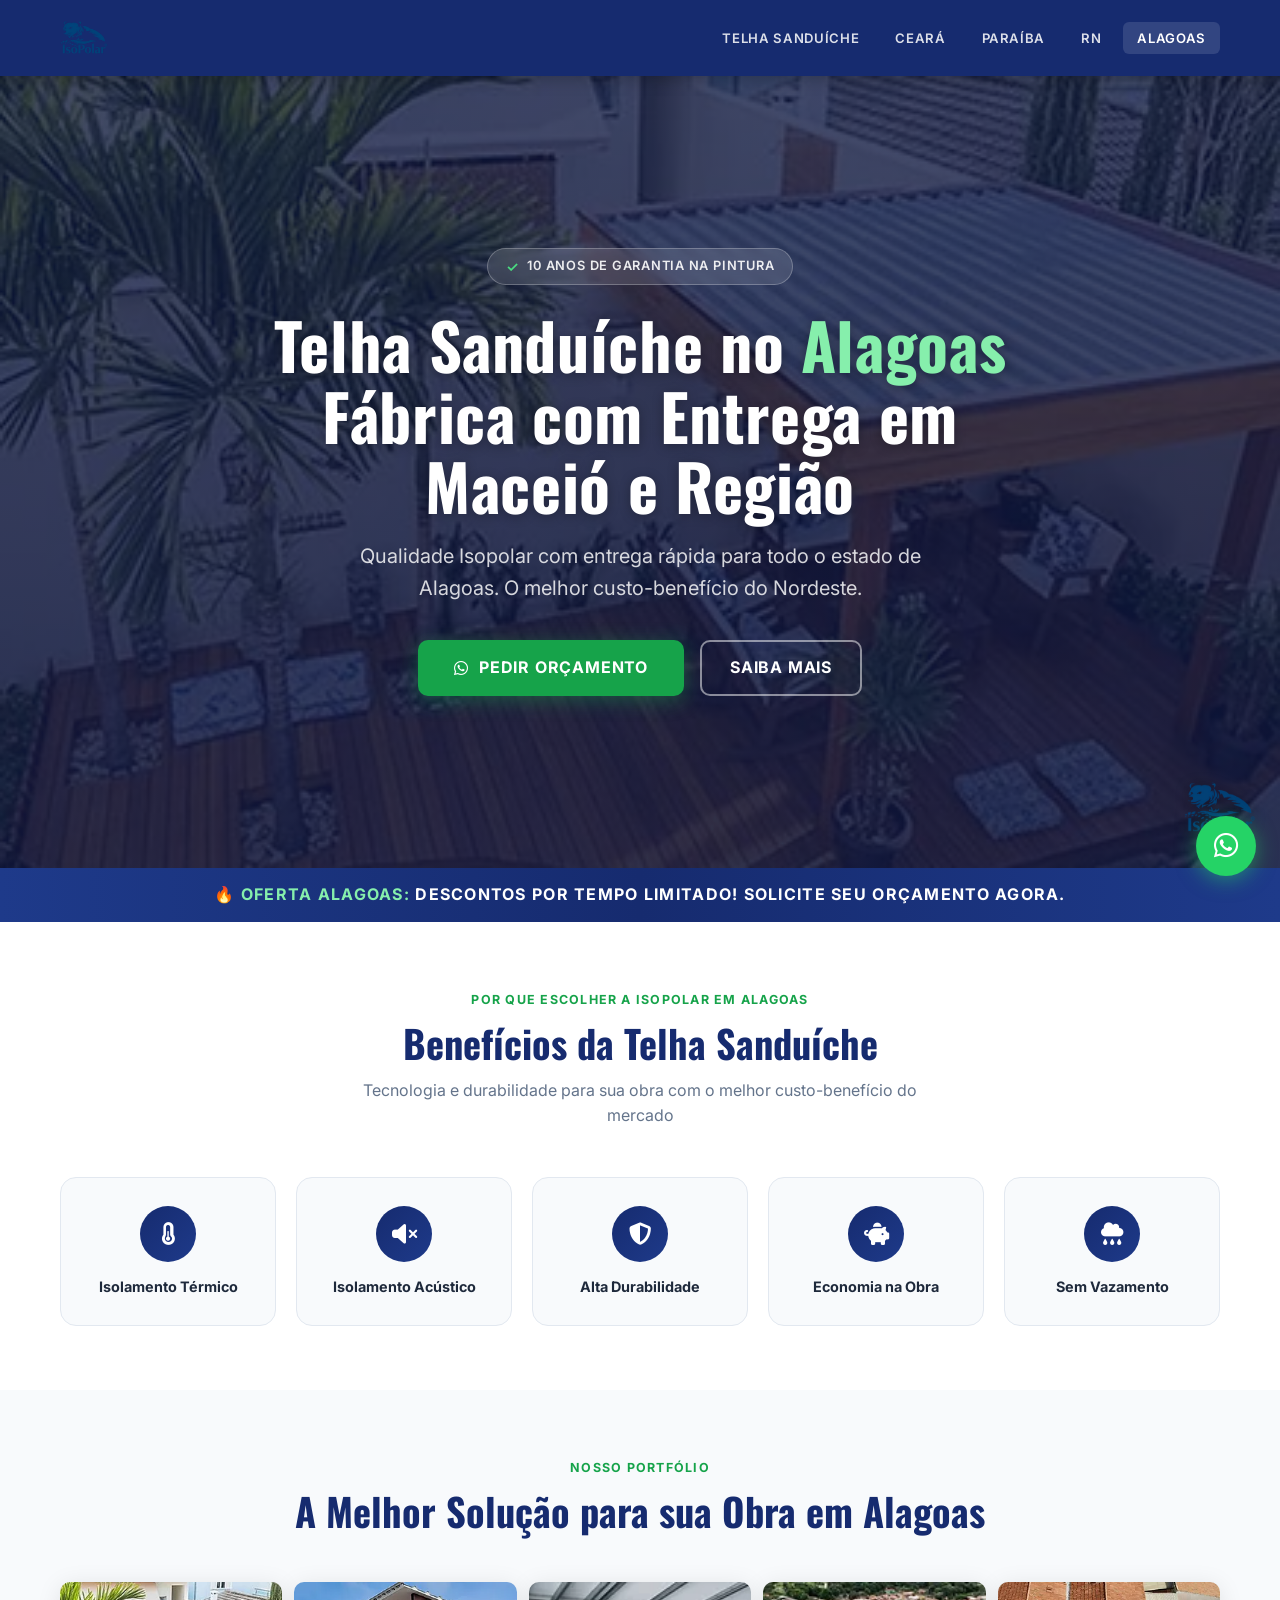
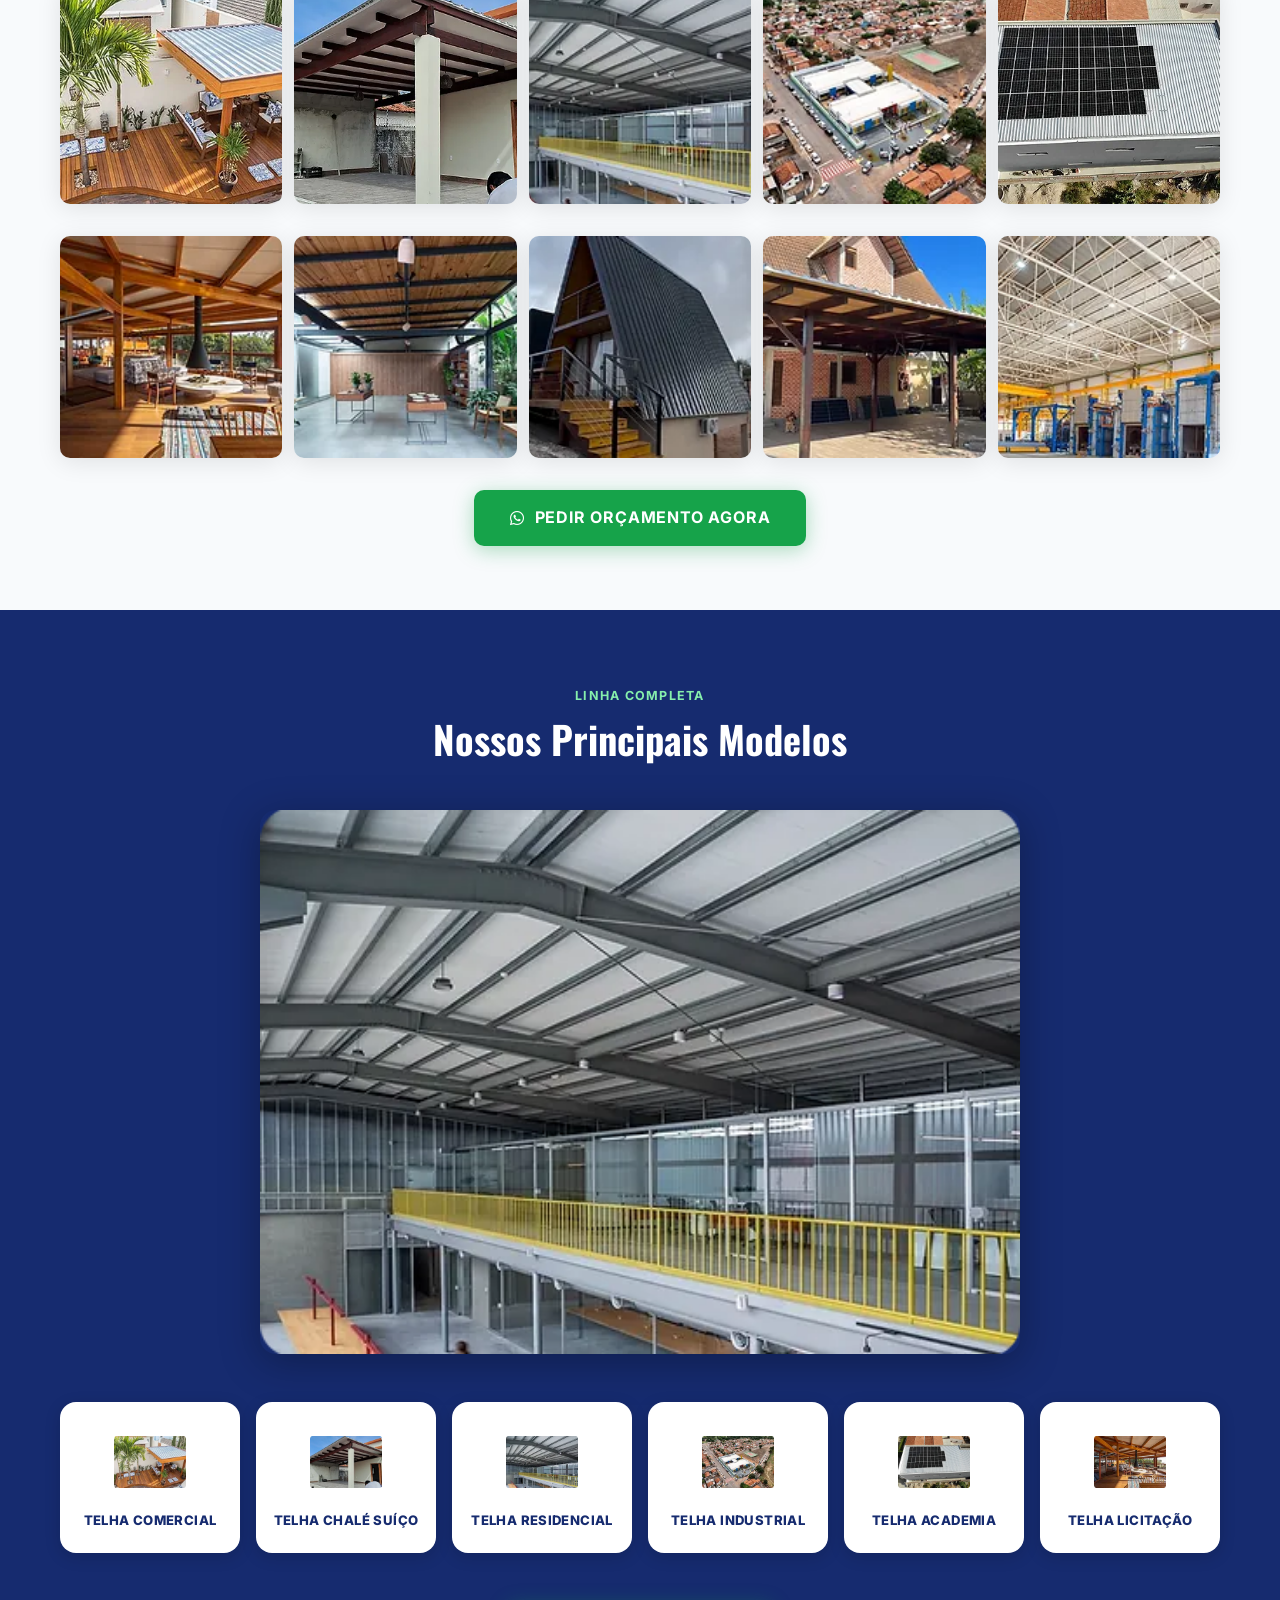
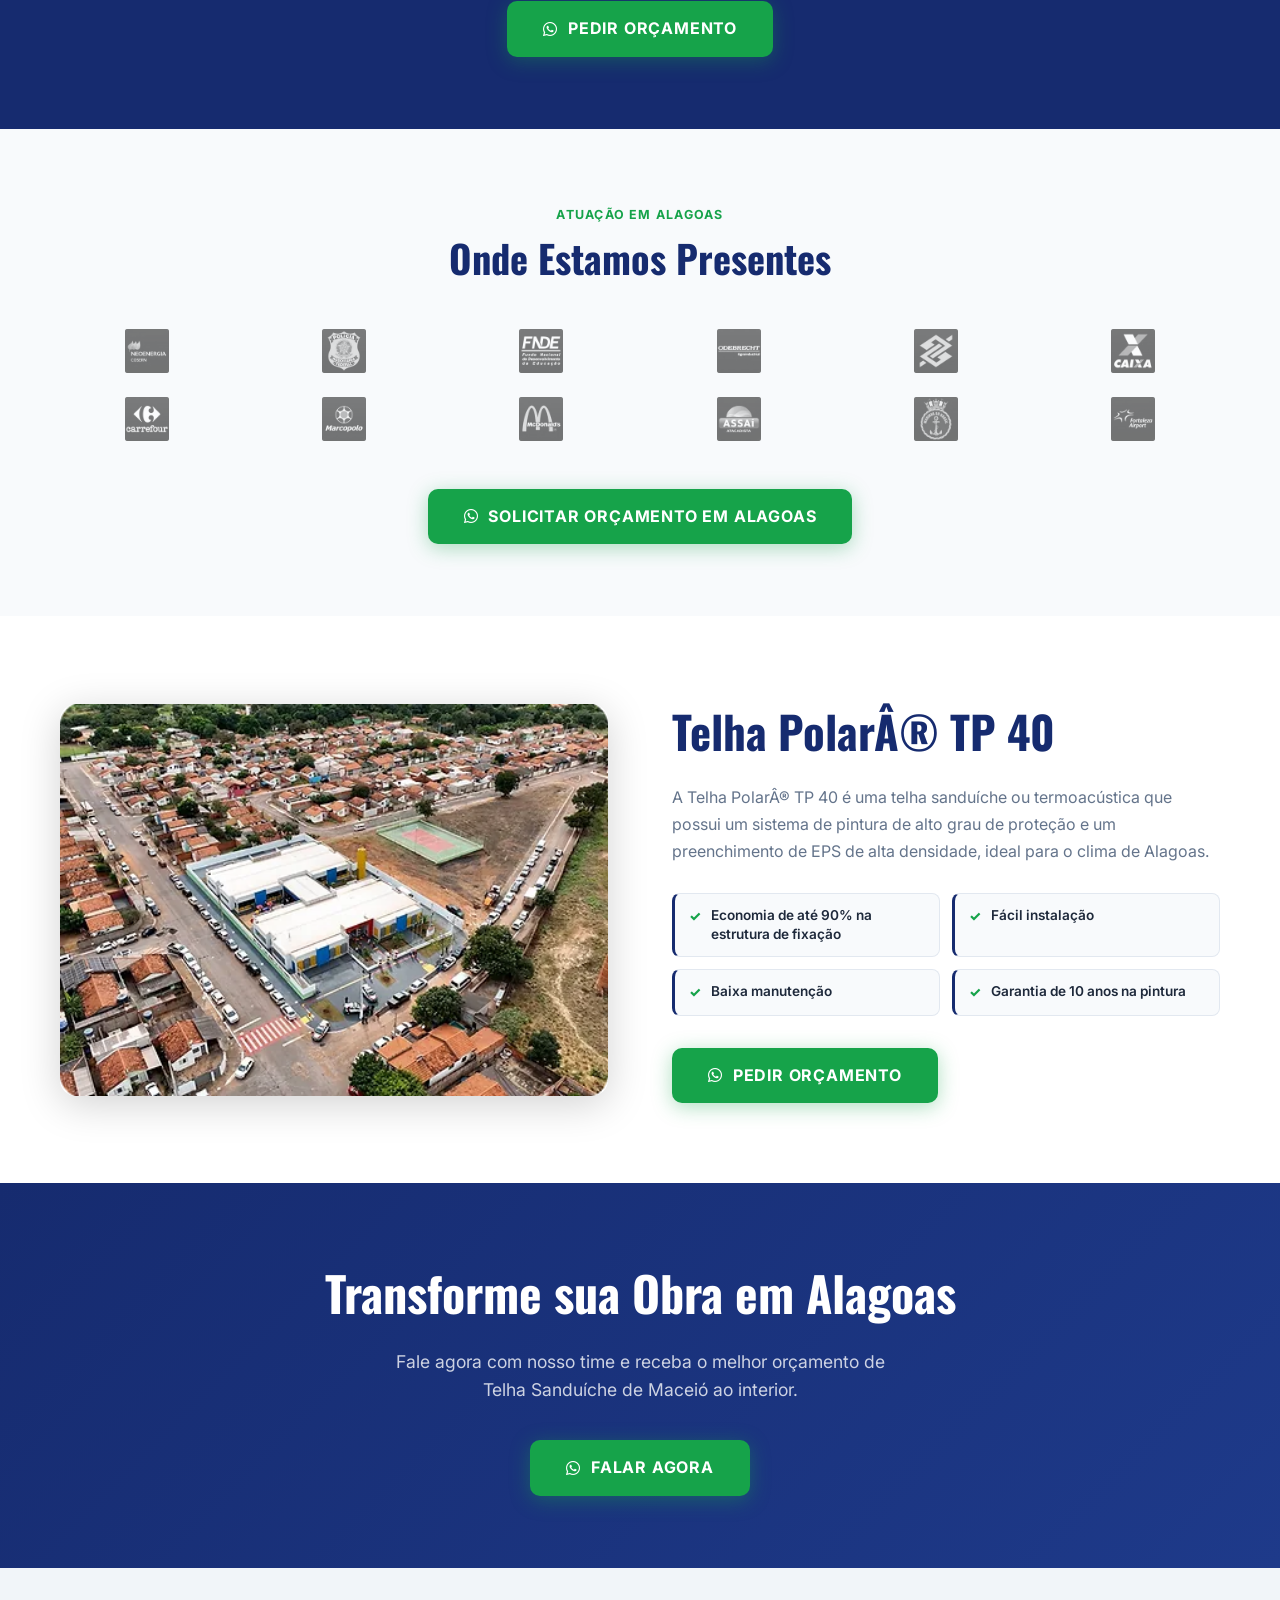
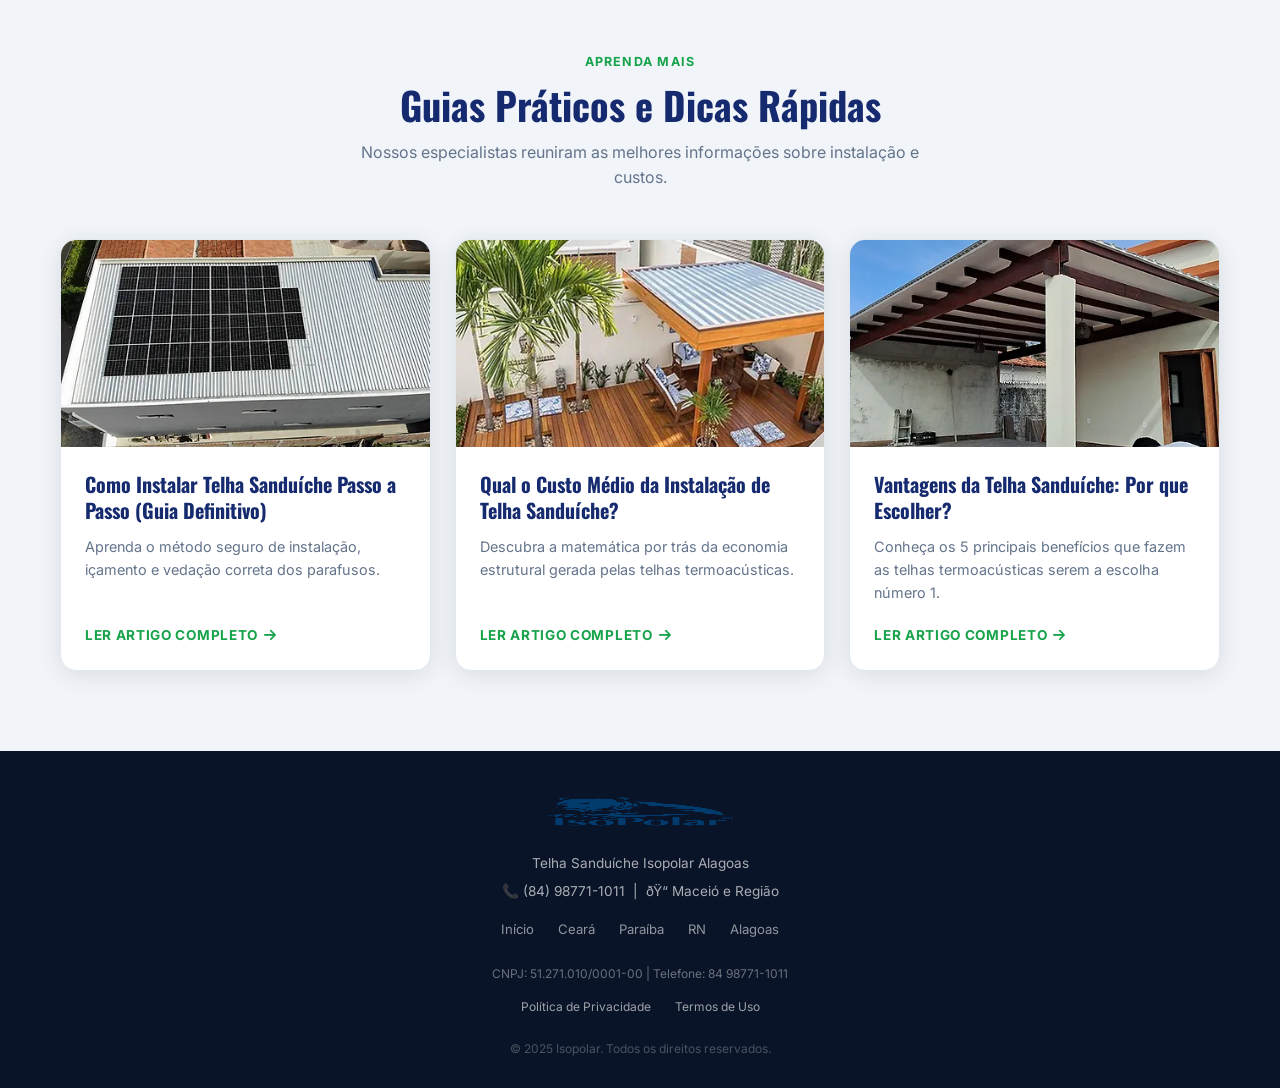
==== commit c0573d96: "fix: sincronização da vitrine do blog em todas as LPs regionais e imagens em alta resolução" ====
--- a/al/index.html
+++ b/al/index.html
@@ -168,10 +168,10 @@
         </div>
         <div class="gallery-grid">
           <div class="gallery-item"><img src="/images/01_1.webp" alt="01" loading="lazy" width="218" height="156"></div>
-          <div class="gallery-item"><img src="/images/02.webp" alt="02" loading="lazy" width="218" height="156"></div>
+          <div class="gallery-item"><img src="/images/02_1.webp" alt="02" loading="lazy" width="218" height="156"></div>
           <div class="gallery-item"><img src="/images/03.webp" alt="03" loading="lazy" width="218" height="156"></div>
           <div class="gallery-item"><img src="/images/04.webp" alt="04" loading="lazy" width="218" height="156"></div>
-          <div class="gallery-item"><img src="/images/05.webp" alt="05" loading="lazy" width="218" height="156"></div>
+          <div class="gallery-item"><img src="/images/05_1.webp" alt="05" loading="lazy" width="218" height="156"></div>
         </div>
         <div class="gallery-grid">
           <div class="gallery-item"><img src="/images/06.webp" alt="06" loading="lazy" width="218" height="156"></div>
@@ -196,11 +196,11 @@
         </div>
         <img class="models-image" src="/images/03_1.webp" alt="Modelos" loading="lazy" width="1536" height="1024">
         <div class="categories-grid">
-          <div class="category-card"><img src="/images/01.webp" alt="Comercial" loading="lazy" width="184" height="192"><h3>Telha Comercial</h3></div>
-          <div class="category-card"><img src="/images/02.webp" alt="Chal&eacute;" loading="lazy" width="184" height="192"><h3>Telha Chal&eacute; Su&iacute;&ccedil;o</h3></div>
+          <div class="category-card"><img src="/images/01_1.webp" alt="Comercial" loading="lazy" width="184" height="192"><h3>Telha Comercial</h3></div>
+          <div class="category-card"><img src="/images/02_1.webp" alt="Chal&eacute;" loading="lazy" width="184" height="192"><h3>Telha Chal&eacute; Su&iacute;&ccedil;o</h3></div>
           <div class="category-card"><img src="/images/03.webp" alt="Residencial" loading="lazy" width="184" height="192"><h3>Telha Residencial</h3></div>
           <div class="category-card"><img src="/images/04.webp" alt="Industrial" loading="lazy" width="184" height="192"><h3>Telha Industrial</h3></div>
-          <div class="category-card"><img src="/images/05.webp" alt="Academia" loading="lazy" width="184" height="192"><h3>Telha Academia</h3></div>
+          <div class="category-card"><img src="/images/05_1.webp" alt="Academia" loading="lazy" width="184" height="192"><h3>Telha Academia</h3></div>
           <div class="category-card"><img src="/images/06.webp" alt="Licita&ccedil;&atilde;o" loading="lazy" width="184" height="192"><h3>Telha Licita&ccedil;&atilde;o</h3></div>
         </div>
         <div class="text-center mt-32">
@@ -275,7 +275,47 @@
 
   </main>
 
-  <footer>
+  
+
+<!-- ════════════════════════════════════
+         BLOG PREVIEW SECTION
+    ════════════════════════════════════ -->
+    <section class="blog-preview-section">
+      <div class="container">
+        <div class="section-title">
+          <span class="eyebrow">Aprenda Mais</span>
+          <h2>Guias Práticos e Dicas Rápidas</h2>
+          <p>Nossos especialistas reuniram as melhores informações sobre instalação e custos.</p>
+        </div>
+        <div class="blog-preview-grid">
+          <a href="/blog/como-instalar-telha-sanduiche-passo-a-passo.html" class="blog-preview-card">
+            <img src="/images/05_1.webp" alt="Como instalar passo a passo" class="blog-preview-img" width="400" height="225">
+            <div class="blog-preview-content">
+              <h3>Como Instalar Telha Sanduíche Passo a Passo (Guia Definitivo)</h3>
+              <p>Aprenda o método seguro de instalação, içamento e vedação correta dos parafusos.</p>
+              <span class="blog-preview-link">Ler Artigo Completo <i class="fas fa-arrow-right"></i></span>
+            </div>
+          </a>
+          <a href="/blog/custo-medio-instalacao-telha-sanduiche.html" class="blog-preview-card">
+            <img src="/images/01_1.webp" alt="Custo médio de instalação" class="blog-preview-img" width="400" height="225">
+            <div class="blog-preview-content">
+              <h3>Qual o Custo Médio da Instalação de Telha Sanduíche?</h3>
+              <p>Descubra a matemática por trás da economia estrutural gerada pelas telhas termoacústicas.</p>
+              <span class="blog-preview-link">Ler Artigo Completo <i class="fas fa-arrow-right"></i></span>
+            </div>
+          </a>
+          <a href="/blog/vantagens-da-telha-sanduiche.html" class="blog-preview-card">
+            <img src="/images/02_1.webp" alt="Vantagens da Telha Sanduíche" class="blog-preview-img" width="400" height="225">
+            <div class="blog-preview-content">
+              <h3>Vantagens da Telha Sanduíche: Por que Escolher?</h3>
+              <p>Conheça os 5 principais benefícios que fazem as telhas termoacústicas serem a escolha número 1.</p>
+              <span class="blog-preview-link">Ler Artigo Completo <i class="fas fa-arrow-right"></i></span>
+            </div>
+          </a>
+        </div>
+      </div>
+    </section>
+<footer>
     <div class="container">
       <div class="footer-logo"><img src="/images/6d3a52_3cbe8f9edc8e4963aef2211dcd232a4e~mv2_1.webp" alt="Isopolar" width="192" height="192"></div>
       <p>Telha Sandu&iacute;che Isopolar Alagoas</p>
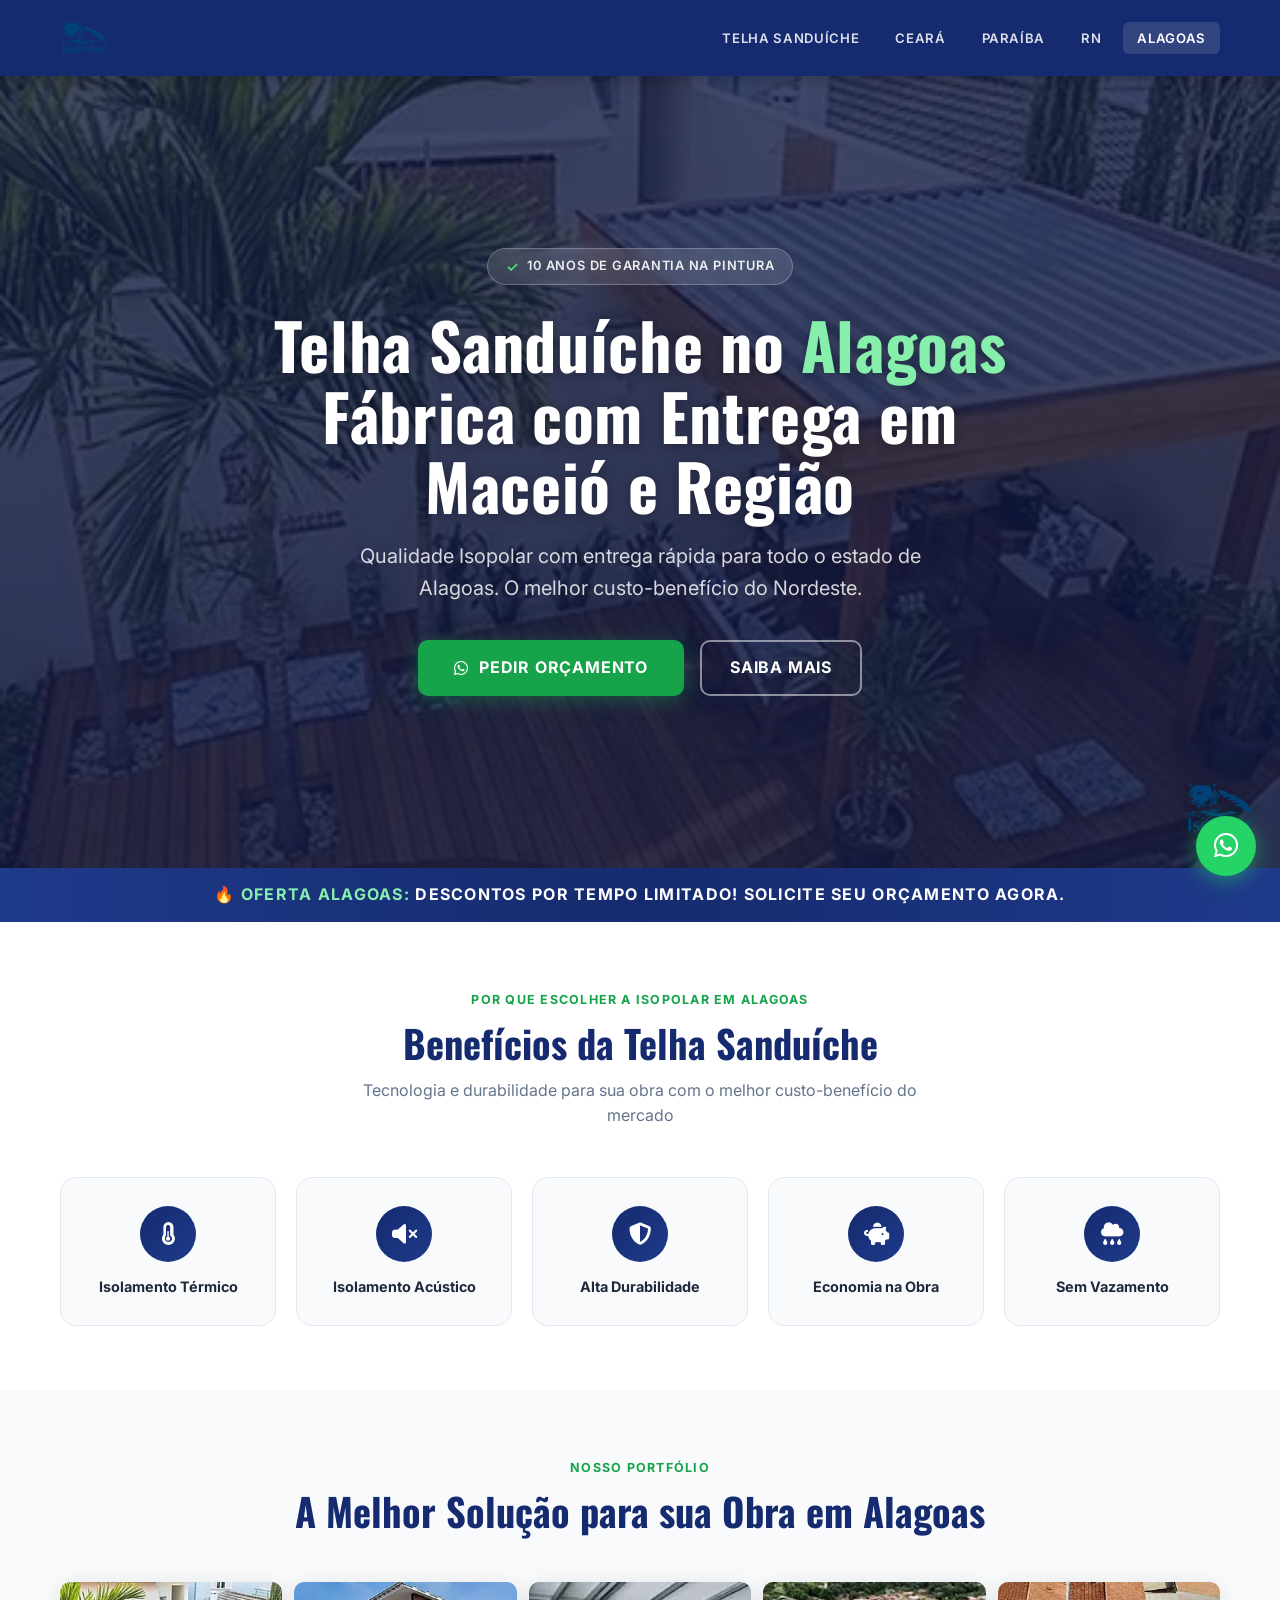
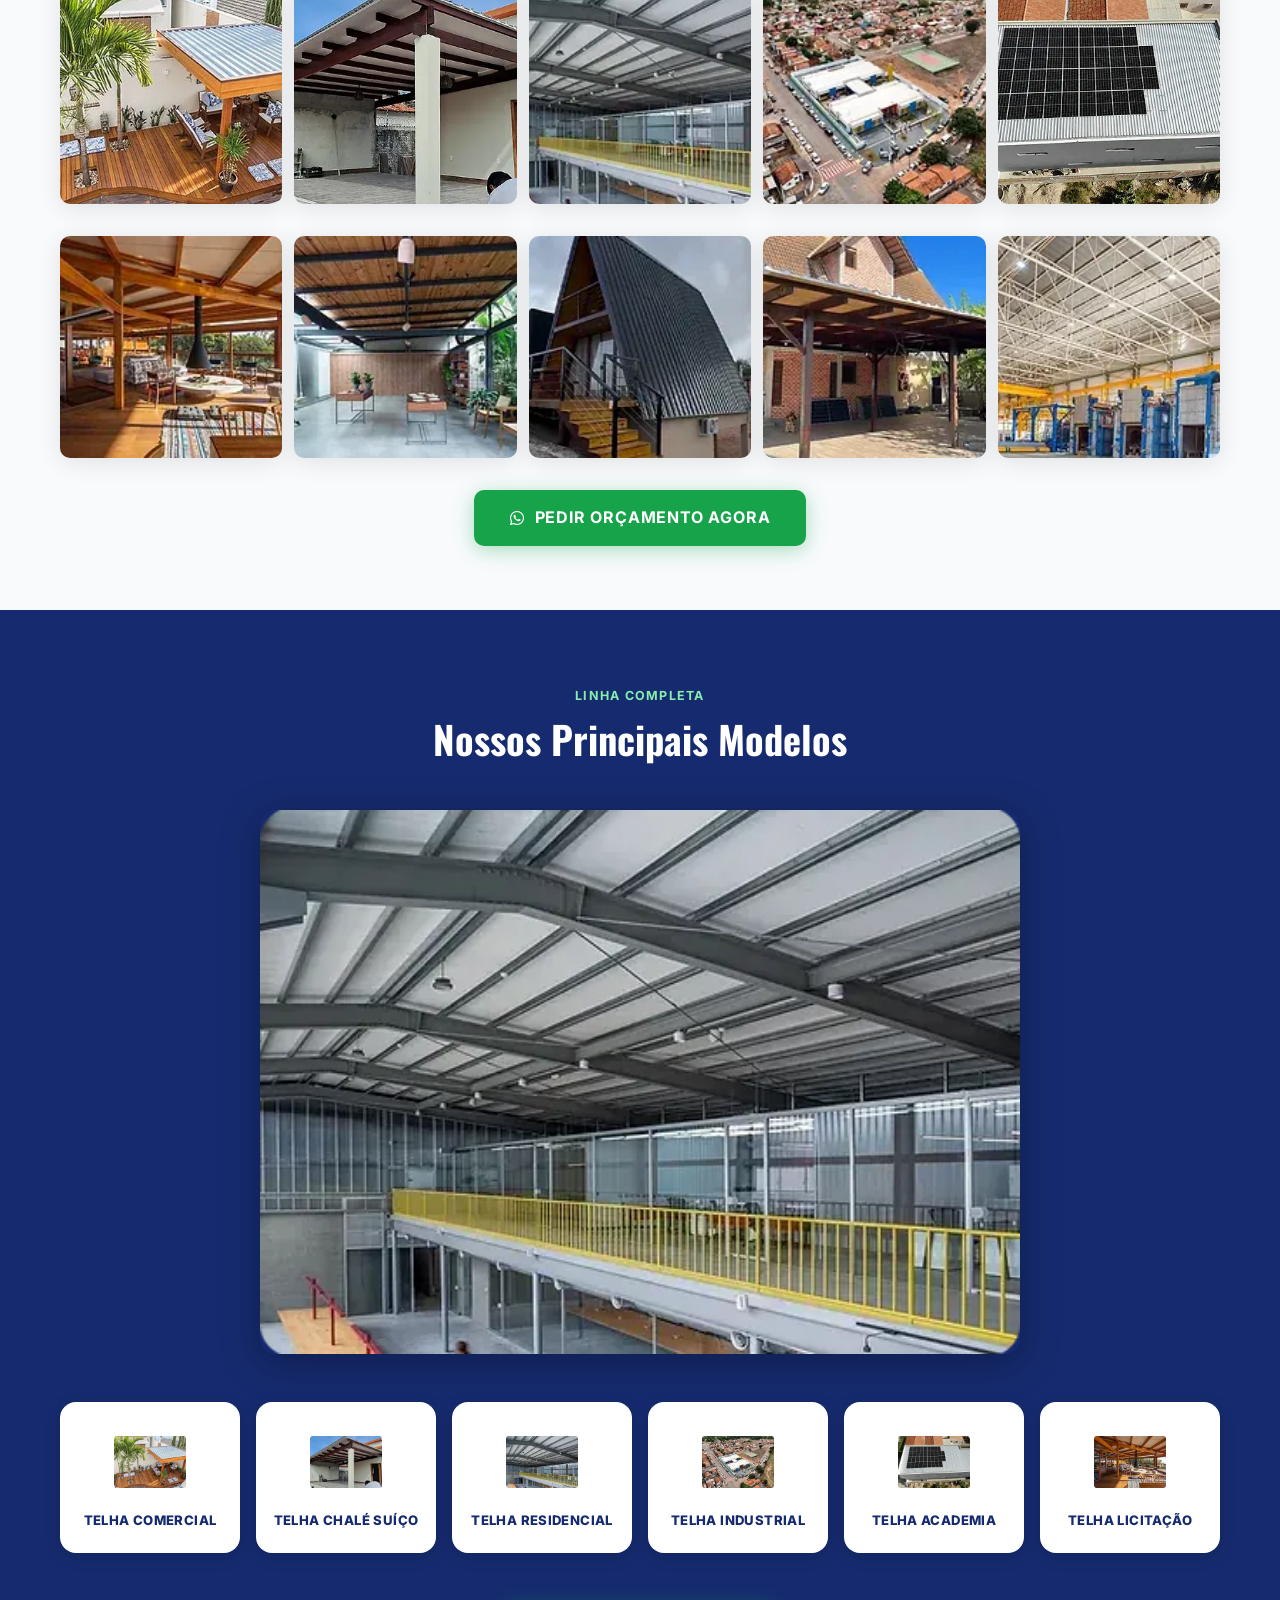
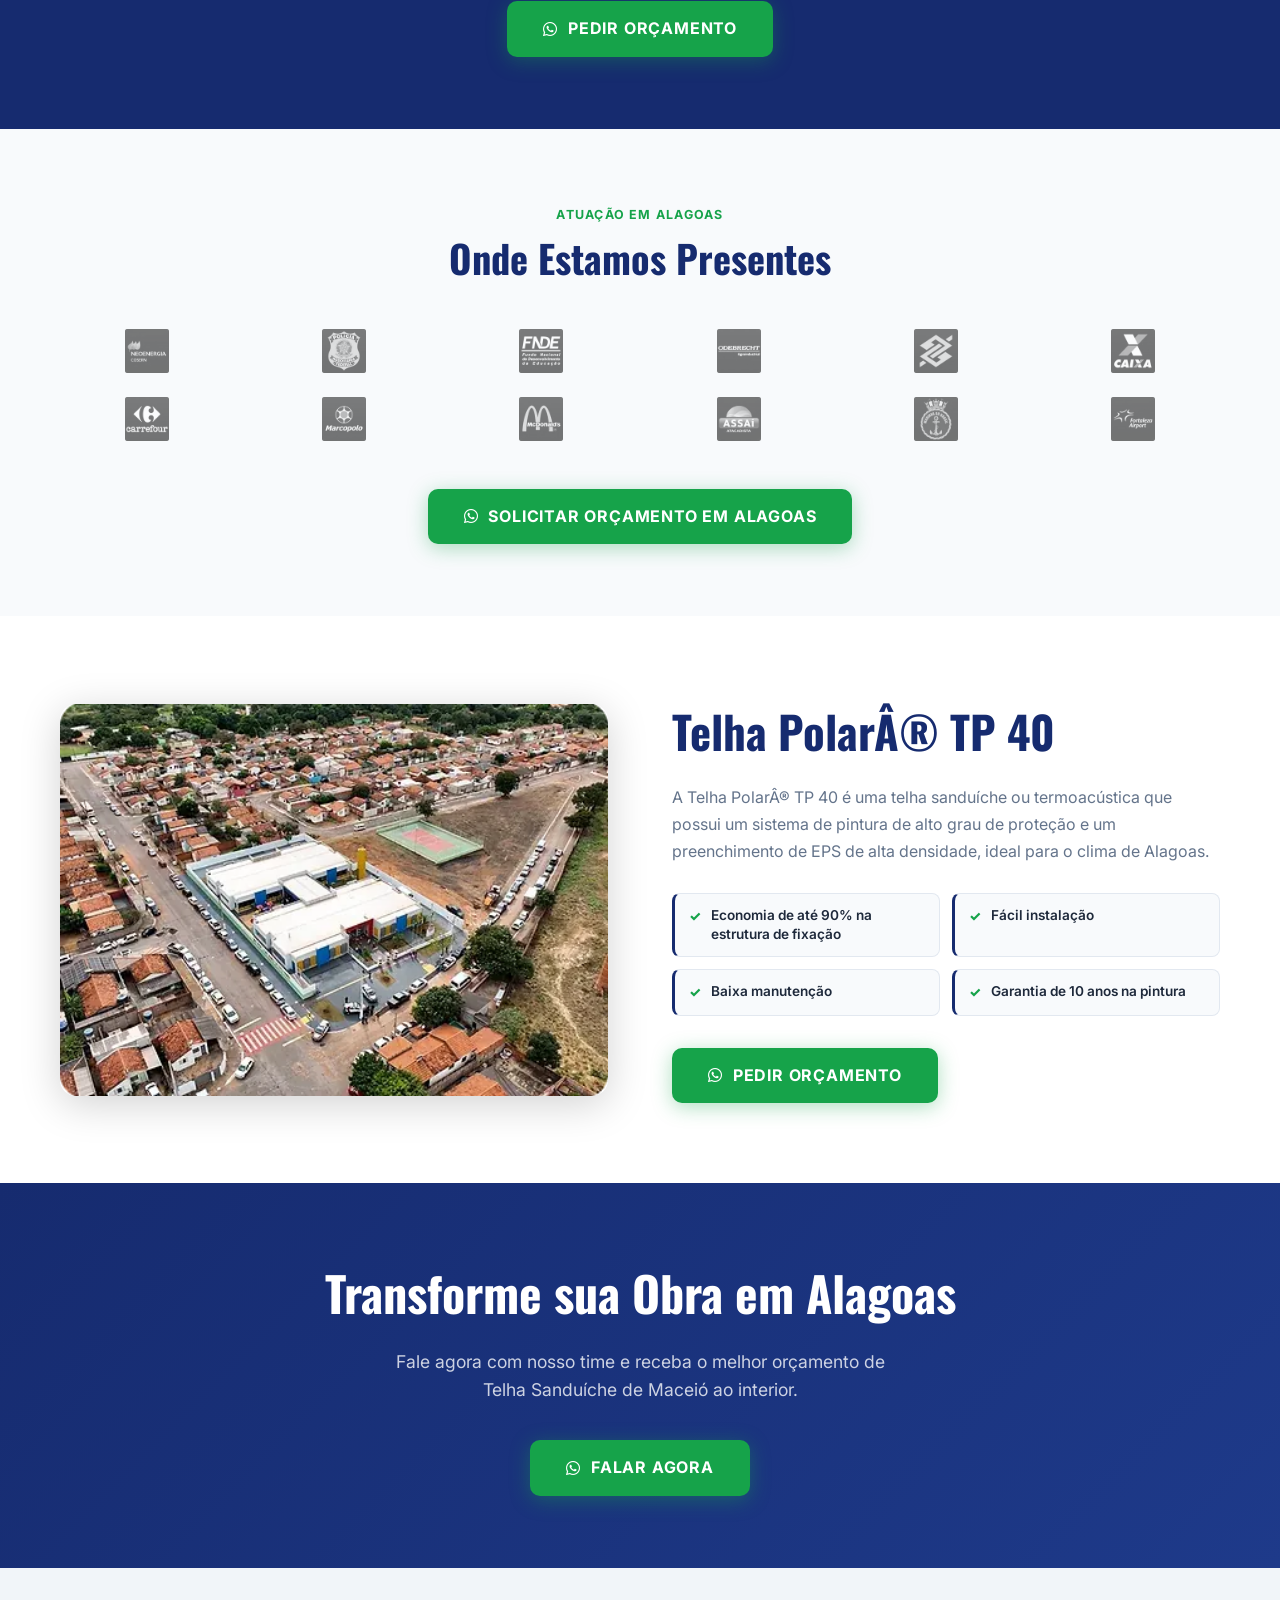
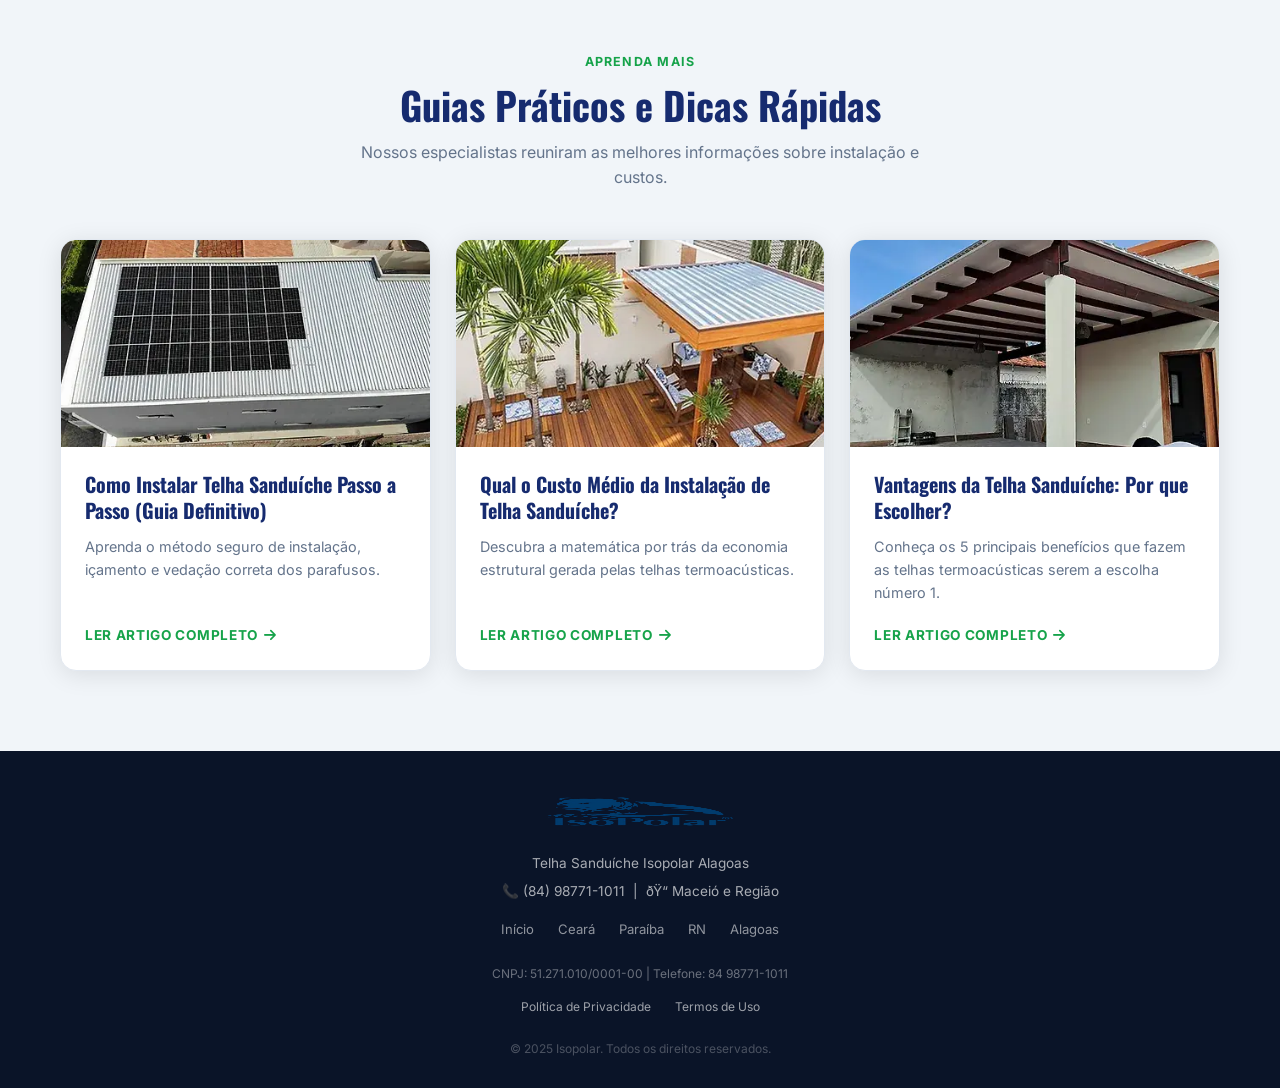
==== commit d98282b5: "perf: PageSpeed optimizations (LCP preload, GTM deferral, image compression, CLS fixes)" ====
--- a/al/index.html
+++ b/al/index.html
@@ -6,26 +6,33 @@
   <title>Telha Sandu&iacute;che Alagoas | Isopolar F&aacute;brica com Entrega em Macei&oacute;</title>
   <meta name="description" content="Telha Sandu&iacute;che e Termoac&uacute;stica em Alagoas. Entregamos em Macei&oacute; e regi&atilde;o. Solicite or&ccedil;amento agora!">
 
-  <!-- Google Tag Manager -->
-  <script>(function(w,d,s,l,i){w[l]=w[l]||[];w[l].push({'gtm.start':
-  new Date().getTime(),event:'gtm.js'});var f=d.getElementsByTagName(s)[0],
-  j=d.createElement(s),dl=l!='dataLayer'?'&l='+l:'';j.async=true;j.src=
-  'https://www.googletagmanager.com/gtm.js?id='+i+dl;f.parentNode.insertBefore(j,f);
-  })(window,document,'script','dataLayer','GTM-5X6D3NV5');</script>
+  <!-- Google Tag Manager (Deferred) -->
+  <script>
+    window.addEventListener('load', function() {
+      setTimeout(function() {
+        (function(w,d,s,l,i){w[l]=w[l]||[];w[l].push({'gtm.start':
+        new Date().getTime(),event:'gtm.js'});var f=d.getElementsByTagName(s)[0],
+        j=d.createElement(s),dl=l!='dataLayer'?'&l='+l:'';j.async=true;j.src=
+        'https://www.googletagmanager.com/gtm.js?id='+i+dl;f.parentNode.insertBefore(j,f);
+        })(window,document,'script','dataLayer','GTM-5X6D3NV5');
+      }, 3000);
+    });
+  </script>
   <!-- End Google Tag Manager -->
 
   <link rel="icon" href="/images/6d3a52_3cbe8f9edc8e4963aef2211dcd232a4e~mv2.webp" type="image/png">
   <link rel="preconnect" href="https://fonts.googleapis.com">
   <link rel="preconnect" href="https://fonts.gstatic.com" crossorigin>
   <link rel="preconnect" href="https://cdnjs.cloudflare.com" crossorigin>
+  <link rel="preload" as="image" href="/images/01_1.webp" fetchpriority="high">
   <link rel="preload" href="https://fonts.googleapis.com/css2?family=Inter:wght@400;600;700;800&family=Oswald:wght@600;700&display=swap" as="style">
   <link rel="stylesheet" href="https://fonts.googleapis.com/css2?family=Inter:wght@400;600;700;800&family=Oswald:wght@600;700&display=swap" media="print" onload="this.media='all'">
   <noscript><link rel="stylesheet" href="https://fonts.googleapis.com/css2?family=Inter:wght@400;600;700;800&family=Oswald:wght@600;700&display=swap"></noscript>
   <link rel="preload" href="https://cdnjs.cloudflare.com/ajax/libs/font-awesome/6.4.0/css/all.min.css" as="style">
   <link rel="stylesheet" href="https://cdnjs.cloudflare.com/ajax/libs/font-awesome/6.4.0/css/all.min.css" media="print" onload="this.media='all'">
   <noscript><link rel="stylesheet" href="https://cdnjs.cloudflare.com/ajax/libs/font-awesome/6.4.0/css/all.min.css"></noscript>
-  <link rel="preload" href="/style.css?v=3" as="style">
-  <link rel="stylesheet" href="/style.css?v=3">
+  <link rel="preload" href="/style.css?v=4" as="style">
+  <link rel="stylesheet" href="/style.css?v=4">
   <link rel="canonical" href="https://telhapolar40.com.br/al/" />
 
   <!-- Structured Data (JSON-LD) para SEO/LLM -->
@@ -121,7 +128,7 @@
 
   <main>
     <section class="hero">
-      <img class="hero-bg" src="/images/01_1.webp" alt="Hero" loading="eager" width="720" height="1284">
+      <img class="hero-bg" src="/images/01_1.webp" alt="Hero" loading="eager" fetchpriority="high" fetchpriority="high" width="720" height="1284">
       <div class="hero-overlay"></div>
       <div class="hero-content">
         <div class="hero-badge">10 Anos de Garantia na Pintura</div>
@@ -134,7 +141,7 @@
           <a href="#beneficios" class="btn btn-secondary">Saiba mais</a>
         </div>
       </div>
-      <img class="warranty-seal" src="/images/6d3a52_3cbe8f9edc8e4963aef2211dcd232a4e~mv2_1.webp" alt="Garantia" width="192" height="192">
+      <img class="warranty-seal" src="/images/6d3a52_3cbe8f9edc8e4963aef2211dcd232a4e~mv2_1.webp" alt="Garantia" width="98" height="98">
     </section>
 
     <div class="promo-bar">
